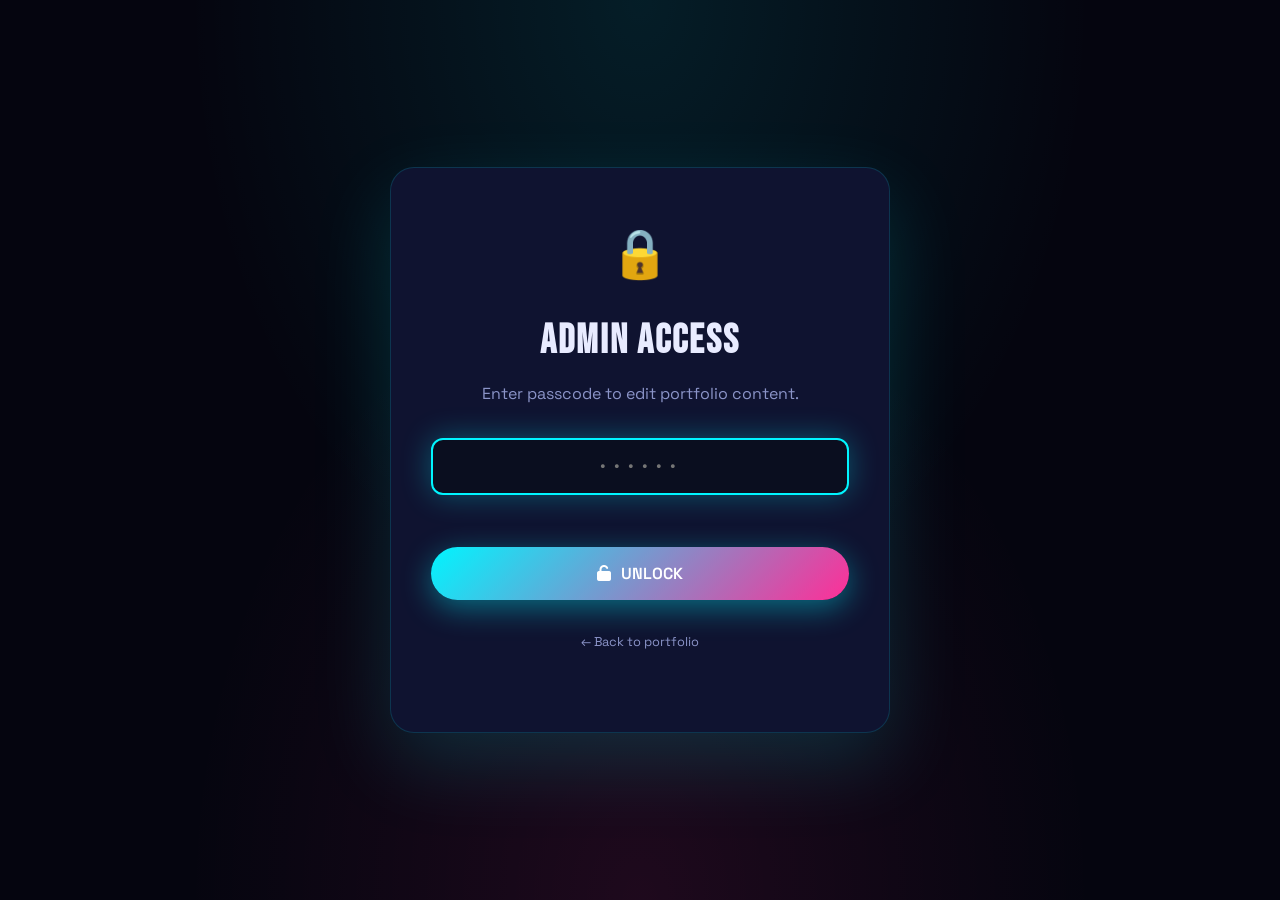
==== admin.html @ c2ed49ec "Add files via upload" ====
<!DOCTYPE html>
<html lang="en" data-theme="dark">
<head>
    <meta charset="UTF-8">
    <meta name="viewport" content="width=device-width, initial-scale=1.0">
    <title>Admin · Aarav Portfolio</title>
    <meta name="robots" content="noindex,nofollow">

    <link rel="stylesheet" href="https://cdnjs.cloudflare.com/ajax/libs/font-awesome/6.5.1/css/all.min.css">
    <link href="https://fonts.googleapis.com/css2?family=Space+Grotesk:wght@300;400;500;600;700&family=JetBrains+Mono:wght@400;500;700&family=Bebas+Neue&display=swap" rel="stylesheet">
    <link rel="stylesheet" href="styles.css">
</head>
<body>

    <!-- LOGIN SCREEN -->
    <div class="admin-shell locked" id="loginShell">
        <div class="admin-card">
            <div style="font-size: 3rem; margin-bottom: 1rem;">🔒</div>
            <h1>ADMIN ACCESS</h1>
            <p>Enter passcode to edit portfolio content.</p>
            <input type="password" class="admin-input" id="passInput" placeholder="••••••" autofocus>
            <div class="admin-error" id="passError"></div>
            <button class="btn btn-primary" id="unlockBtn" style="width: 100%; justify-content: center;">
                <i class="fa-solid fa-unlock"></i>
                <span>UNLOCK</span>
            </button>
            <p style="margin-top: 2rem; font-size: 0.8rem;">
                <a href="index.html" style="color: var(--text-dim);">← Back to portfolio</a>
            </p>
        </div>
    </div>

    <!-- ADMIN DASHBOARD -->
    <div class="admin-dash" id="adminDash">
        <div class="admin-topbar">
            <h1>⚡ ADMIN DASHBOARD</h1>
            <div class="admin-actions">
                <button class="btn btn-ghost btn-sm" id="exportBtn">
                    <i class="fa-solid fa-file-export"></i> Export content.json
                </button>
                <button class="btn btn-success btn-sm" id="saveBtn">
                    <i class="fa-solid fa-floppy-disk"></i> Save changes
                </button>
                <button class="btn btn-danger btn-sm" id="resetBtn">
                    <i class="fa-solid fa-rotate-left"></i> Reset
                </button>
                <a href="index.html" class="btn btn-ghost btn-sm">
                    <i class="fa-solid fa-eye"></i> View site
                </a>
                <button class="btn btn-ghost btn-sm" id="logoutBtn">
                    <i class="fa-solid fa-right-from-bracket"></i> Logout
                </button>
            </div>
        </div>

        <div class="admin-tabs">
            <div class="admin-tab active" data-tab="hero">Hero</div>
            <div class="admin-tab" data-tab="about">About</div>
            <div class="admin-tab" data-tab="skills">Skills</div>
            <div class="admin-tab" data-tab="projects">Projects</div>
            <div class="admin-tab" data-tab="achievements">Wins</div>
            <div class="admin-tab" data-tab="contact">Contact</div>
            <div class="admin-tab" data-tab="socials">Socials</div>
            <div class="admin-tab" data-tab="stats">Stats</div>
        </div>

        <!-- Hero -->
        <div class="admin-panel active" data-panel="hero">
            <div class="admin-field">
                <label>Name</label>
                <input data-path="hero.name">
            </div>
            <div class="admin-field">
                <label>Title</label>
                <input data-path="hero.title">
            </div>
            <div class="admin-field">
                <label>Intro</label>
                <textarea data-path="hero.intro"></textarea>
            </div>
            <div class="admin-field">
                <label>Badges (comma-separated)</label>
                <input data-path="hero.badges" data-type="array-csv">
            </div>
        </div>

        <!-- About -->
        <div class="admin-panel" data-panel="about">
            <div class="admin-field">
                <label>Headline</label>
                <input data-path="about.headline">
            </div>
            <div class="admin-field">
                <label>About Body</label>
                <textarea data-path="about.body" style="min-height: 200px;"></textarea>
            </div>
            <h3 style="margin: 2rem 0 1rem;">Highlight Cards</h3>
            <div id="highlightsList"></div>
            <button class="btn btn-ghost btn-sm" data-add="highlight">+ Add Highlight</button>
        </div>

        <!-- Skills -->
        <div class="admin-panel" data-panel="skills">
            <h3 style="margin-bottom: 1rem;">Programming Skill Bars</h3>
            <div id="programmingList"></div>
            <button class="btn btn-ghost btn-sm" data-add="programming">+ Add Skill</button>

            <h3 style="margin: 2rem 0 1rem;">Specializations (comma-separated)</h3>
            <div class="admin-field">
                <textarea data-path="skills.specializations" data-type="array-csv"></textarea>
            </div>

            <h3 style="margin: 2rem 0 1rem;">Tech Stack</h3>
            <div id="stackList"></div>
            <button class="btn btn-ghost btn-sm" data-add="stack">+ Add Stack Item</button>
        </div>

        <!-- Projects -->
        <div class="admin-panel" data-panel="projects">
            <div id="projectsList"></div>
            <button class="btn btn-ghost btn-sm" data-add="project">+ Add Project</button>
        </div>

        <!-- Achievements -->
        <div class="admin-panel" data-panel="achievements">
            <div id="achievementsList"></div>
            <button class="btn btn-ghost btn-sm" data-add="achievement">+ Add Achievement</button>
        </div>

        <!-- Contact -->
        <div class="admin-panel" data-panel="contact">
            <div class="admin-field"><label>Email</label><input data-path="contact.email"></div>
            <div class="admin-field"><label>Phone</label><input data-path="contact.phone"></div>
            <div class="admin-field"><label>School</label><input data-path="contact.school"></div>
            <div class="admin-field"><label>Address</label><input data-path="contact.address"></div>
            <div class="admin-field"><label>Email Subject (pre-filled)</label><input data-path="contact.subject"></div>
            <div class="admin-field"><label>Email Body Starter</label><textarea data-path="contact.body"></textarea></div>
        </div>

        <!-- Socials -->
        <div class="admin-panel" data-panel="socials">
            <p style="color: var(--text-dim); margin-bottom: 1rem;">Add your social profile URLs. Use full URLs (https://...).</p>
            <div id="socialsList"></div>
        </div>

        <!-- Stats -->
        <div class="admin-panel" data-panel="stats">
            <div class="admin-field"><label>Age</label><input data-path="stats.age"></div>
            <div class="admin-field"><label>Hackathons Won</label><input data-path="stats.hackathonsWon"></div>
            <div class="admin-field"><label>Projects Built</label><input data-path="stats.projectsBuilt"></div>
            <div class="admin-field"><label>Lines of Code</label><input data-path="stats.linesOfCode"></div>
        </div>
    </div>

    <div class="toast" id="toast"></div>

    <script src="admin.js"></script>
</body>
</html>
---- styles.css ----
/* ============================================================
   AARAV NARULA — VIBE CODER PORTFOLIO
   Theme: Neon Cyber Coder · Dark default / Light toggle
   ============================================================ */

/* ============ CSS VARIABLES ============ */
:root {
    /* Brand */
    --cyan: #00f5ff;
    --magenta: #ff2e97;
    --lime: #aaff00;
    --purple: #a16eff;
    --orange: #ff8a00;

    /* Animation */
    --ease-smooth: cubic-bezier(0.4, 0, 0.2, 1);
    --ease-bounce: cubic-bezier(0.68, -0.55, 0.265, 1.55);
    --ease-out-quart: cubic-bezier(0.25, 1, 0.5, 1);
}

/* DARK THEME (default) */
[data-theme="dark"] {
    --bg: #05050f;
    --bg-2: #0a0e1f;
    --surface: #0f1330;
    --surface-2: #161a3a;
    --border: rgba(0, 245, 255, 0.15);
    --border-hover: rgba(0, 245, 255, 0.5);
    --text: #e8ebff;
    --text-dim: #8b94c8;
    --text-faint: #4a527a;
    --shadow: 0 10px 40px rgba(0, 245, 255, 0.1);
    --glass: rgba(15, 19, 48, 0.6);
    --grid-color: rgba(0, 245, 255, 0.08);
}

/* LIGHT THEME */
[data-theme="light"] {
    --bg: #f6f7fb;
    --bg-2: #ffffff;
    --surface: #ffffff;
    --surface-2: #f0f2fa;
    --border: rgba(15, 19, 48, 0.1);
    --border-hover: rgba(255, 46, 151, 0.5);
    --text: #0a0a1a;
    --text-dim: #4a527a;
    --text-faint: #9aa0c0;
    --shadow: 0 10px 40px rgba(15, 19, 48, 0.08);
    --glass: rgba(255, 255, 255, 0.7);
    --grid-color: rgba(15, 19, 48, 0.05);
}

/* ============ RESET ============ */
*, *::before, *::after { box-sizing: border-box; margin: 0; padding: 0; }
html { scroll-behavior: smooth; }
body {
    font-family: 'Space Grotesk', sans-serif;
    background: var(--bg);
    color: var(--text);
    line-height: 1.6;
    overflow-x: hidden;
    transition: background 0.5s var(--ease-smooth), color 0.5s var(--ease-smooth);
    cursor: none;
}
@media (max-width: 768px) { body { cursor: auto; } }

a { color: inherit; text-decoration: none; }
button { font-family: inherit; cursor: none; border: none; background: none; color: inherit; }
@media (max-width: 768px) { button { cursor: pointer; } }
img { max-width: 100%; height: auto; display: block; }

::selection { background: var(--magenta); color: white; }
::-webkit-scrollbar { width: 10px; }
::-webkit-scrollbar-track { background: var(--bg-2); }
::-webkit-scrollbar-thumb {
    background: linear-gradient(180deg, var(--cyan), var(--magenta));
    border-radius: 10px;
}

/* ============ CUSTOM CURSOR ============ */
.cursor-dot, .cursor-ring {
    position: fixed;
    top: 0; left: 0;
    pointer-events: none;
    z-index: 9999;
    border-radius: 50%;
    transition: transform 0.1s var(--ease-smooth), width 0.3s var(--ease-bounce), height 0.3s var(--ease-bounce);
    mix-blend-mode: difference;
}
.cursor-dot {
    width: 6px; height: 6px;
    background: var(--cyan);
    transform: translate(-50%, -50%);
}
.cursor-ring {
    width: 32px; height: 32px;
    border: 2px solid var(--cyan);
    transform: translate(-50%, -50%);
    transition: transform 0.15s var(--ease-smooth), width 0.3s var(--ease-bounce), height 0.3s var(--ease-bounce), border-color 0.3s;
}
.cursor-ring.hover { width: 60px; height: 60px; border-color: var(--magenta); }
.cursor-dot.hover { background: var(--magenta); }
@media (max-width: 768px) { .cursor-dot, .cursor-ring { display: none; } }

/* ============ SCROLL PROGRESS BAR ============ */
.scroll-progress {
    position: fixed;
    top: 0; left: 0;
    width: 0%;
    height: 3px;
    background: linear-gradient(90deg, var(--cyan), var(--magenta), var(--lime));
    z-index: 10000;
    box-shadow: 0 0 10px var(--cyan);
    transition: width 0.1s linear;
}

/* ============ MATRIX BG CANVAS ============ */
.matrix-bg {
    position: fixed;
    inset: 0;
    z-index: 0;
    opacity: 0.08;
    pointer-events: none;
}
[data-theme="light"] .matrix-bg { opacity: 0.04; }

/* ============ FLOATING ICONS (SCROLL RAIN) ============ */
.floating-icons {
    position: fixed;
    inset: 0;
    z-index: 1;
    pointer-events: none;
    overflow: hidden;
}
.float-icon {
    position: absolute;
    font-size: clamp(20px, 2vw, 32px);
    color: var(--cyan);
    opacity: 0;
    will-change: transform, opacity;
    text-shadow: 0 0 20px currentColor;
    animation: floatDrift linear forwards;
}
@keyframes floatDrift {
    0% { opacity: 0; transform: translateY(-50px) rotate(0deg) scale(0.5); }
    15% { opacity: 0.7; }
    85% { opacity: 0.7; }
    100% { opacity: 0; transform: translateY(120vh) rotate(360deg) scale(1.2); }
}

/* ============ NAVBAR ============ */
.navbar {
    position: fixed;
    top: 0; left: 0;
    width: 100%;
    padding: 1.2rem 5%;
    display: flex;
    justify-content: space-between;
    align-items: center;
    z-index: 1000;
    background: var(--glass);
    backdrop-filter: blur(20px);
    -webkit-backdrop-filter: blur(20px);
    border-bottom: 1px solid var(--border);
    transition: padding 0.3s var(--ease-smooth), background 0.5s var(--ease-smooth);
}
.navbar.scrolled { padding: 0.7rem 5%; }

.nav-logo {
    font-family: 'JetBrains Mono', monospace;
    font-weight: 700;
    font-size: 1.1rem;
    display: flex;
    gap: 0.2rem;
    align-items: center;
}
.logo-bracket { color: var(--magenta); }
.logo-name {
    background: linear-gradient(90deg, var(--cyan), var(--magenta));
    -webkit-background-clip: text;
    background-clip: text;
    color: transparent;
    letter-spacing: 1px;
}

.nav-links {
    display: flex;
    gap: 2rem;
    list-style: none;
}
.nav-link {
    font-size: 0.9rem;
    font-weight: 500;
    position: relative;
    color: var(--text-dim);
    transition: color 0.3s var(--ease-smooth);
    padding: 0.5rem 0;
}
.nav-link::after {
    content: "";
    position: absolute;
    bottom: 0; left: 0;
    width: 0; height: 2px;
    background: linear-gradient(90deg, var(--cyan), var(--magenta));
    transition: width 0.3s var(--ease-out-quart);
}
.nav-link:hover, .nav-link.active {
    color: var(--text);
}
.nav-link:hover::after, .nav-link.active::after {
    width: 100%;
}

.nav-actions {
    display: flex;
    gap: 0.8rem;
    align-items: center;
}
.theme-toggle {
    width: 40px; height: 40px;
    border-radius: 50%;
    background: var(--surface);
    border: 1px solid var(--border);
    display: flex;
    align-items: center;
    justify-content: center;
    transition: transform 0.4s var(--ease-bounce), border-color 0.3s, background 0.3s;
    color: var(--cyan);
}
.theme-toggle:hover {
    transform: rotate(180deg) scale(1.1);
    border-color: var(--cyan);
    box-shadow: 0 0 20px var(--cyan);
}

.menu-toggle {
    display: none;
    flex-direction: column;
    gap: 5px;
    width: 30px;
    z-index: 1001;
}
.menu-toggle span {
    width: 100%;
    height: 2px;
    background: var(--text);
    transition: transform 0.3s, opacity 0.3s;
}
.menu-toggle.open span:nth-child(1) { transform: translateY(7px) rotate(45deg); }
.menu-toggle.open span:nth-child(2) { opacity: 0; }
.menu-toggle.open span:nth-child(3) { transform: translateY(-7px) rotate(-45deg); }

@media (max-width: 900px) {
    .nav-links {
        position: fixed;
        top: 0; right: -100%;
        flex-direction: column;
        width: 70%;
        max-width: 320px;
        height: 100vh;
        background: var(--bg-2);
        padding: 6rem 2rem 2rem;
        gap: 1.5rem;
        transition: right 0.4s var(--ease-out-quart);
        border-left: 1px solid var(--border);
    }
    .nav-links.open { right: 0; }
    .menu-toggle { display: flex; }
}

/* ============ HERO ============ */
.hero {
    min-height: 100vh;
    position: relative;
    display: flex;
    align-items: center;
    justify-content: center;
    overflow: hidden;
    padding: 6rem 5% 4rem;
}
.hero-canvas {
    position: absolute;
    inset: 0;
    z-index: 1;
    opacity: 0.7;
}
.hero-grid {
    position: absolute;
    inset: 0;
    background-image:
        linear-gradient(var(--grid-color) 1px, transparent 1px),
        linear-gradient(90deg, var(--grid-color) 1px, transparent 1px);
    background-size: 50px 50px;
    mask-image: radial-gradient(ellipse at center, black 30%, transparent 80%);
    -webkit-mask-image: radial-gradient(ellipse at center, black 30%, transparent 80%);
    z-index: 2;
}
.hero-content {
    position: relative;
    z-index: 3;
    text-align: center;
    max-width: 900px;
}
.hero-tag {
    font-family: 'JetBrains Mono', monospace;
    color: var(--cyan);
    font-size: 0.95rem;
    margin-bottom: 1rem;
    letter-spacing: 2px;
    opacity: 0;
    animation: fadeUp 0.8s var(--ease-out-quart) 0.2s forwards;
}
.hero-name {
    font-family: 'Bebas Neue', sans-serif;
    font-size: clamp(3rem, 9vw, 7rem);
    line-height: 1;
    letter-spacing: 2px;
    margin-bottom: 1rem;
    opacity: 0;
    animation: fadeUp 0.8s var(--ease-out-quart) 0.4s forwards;
}
.gradient-text {
    background: linear-gradient(90deg, var(--cyan), var(--magenta), var(--lime));
    background-size: 200% 100%;
    -webkit-background-clip: text;
    background-clip: text;
    color: transparent;
    animation: gradientShift 4s ease-in-out infinite;
}
@keyframes gradientShift {
    0%, 100% { background-position: 0% 50%; }
    50% { background-position: 100% 50%; }
}

.hero-rotating {
    font-size: clamp(1.2rem, 3vw, 2rem);
    font-weight: 500;
    color: var(--text-dim);
    margin-bottom: 1.5rem;
    min-height: 2.5rem;
    opacity: 0;
    animation: fadeUp 0.8s var(--ease-out-quart) 0.6s forwards;
    font-family: 'JetBrains Mono', monospace;
}
.rotating-word {
    color: var(--cyan);
    font-weight: 700;
    display: inline-block;
    min-width: 200px;
    text-align: left;
}
.cursor-blink {
    animation: blink 1s steps(1) infinite;
    color: var(--magenta);
}
@keyframes blink {
    50% { opacity: 0; }
}

.hero-intro {
    font-size: clamp(1rem, 1.3vw, 1.15rem);
    color: var(--text-dim);
    max-width: 600px;
    margin: 0 auto 1.5rem;
    opacity: 0;
    animation: fadeUp 0.8s var(--ease-out-quart) 0.8s forwards;
}

.hero-badges {
    display: flex;
    gap: 0.6rem;
    justify-content: center;
    flex-wrap: wrap;
    margin-bottom: 2rem;
    opacity: 0;
    animation: fadeUp 0.8s var(--ease-out-quart) 1s forwards;
}
.hero-badge {
    font-family: 'JetBrains Mono', monospace;
    font-size: 0.8rem;
    padding: 0.4rem 0.9rem;
    border-radius: 50px;
    background: var(--surface);
    border: 1px solid var(--border);
    color: var(--text-dim);
    transition: all 0.3s var(--ease-smooth);
}
.hero-badge:hover {
    transform: translateY(-3px);
    border-color: var(--cyan);
    color: var(--cyan);
    box-shadow: 0 0 15px var(--cyan);
}

.hero-buttons {
    display: flex;
    gap: 1rem;
    justify-content: center;
    flex-wrap: wrap;
    opacity: 0;
    animation: fadeUp 0.8s var(--ease-out-quart) 1.2s forwards;
}

/* ============ BUTTONS ============ */
.btn {
    display: inline-flex;
    align-items: center;
    gap: 0.6rem;
    padding: 1rem 2rem;
    border-radius: 50px;
    font-weight: 600;
    font-size: 1rem;
    transition: all 0.4s var(--ease-out-quart);
    position: relative;
    overflow: hidden;
    cursor: none;
}
@media (max-width: 768px) { .btn { cursor: pointer; } }
.btn-primary {
    background: linear-gradient(135deg, var(--cyan), var(--magenta));
    color: white;
    box-shadow: 0 8px 30px rgba(0, 245, 255, 0.4);
}
.btn-primary:hover {
    transform: translateY(-4px) scale(1.03);
    box-shadow: 0 15px 40px rgba(255, 46, 151, 0.5);
}
.btn-ghost {
    background: transparent;
    border: 1px solid var(--border);
    color: var(--text);
}
.btn-ghost:hover {
    background: var(--surface);
    border-color: var(--cyan);
    box-shadow: 0 0 20px rgba(0, 245, 255, 0.3);
    transform: translateY(-3px);
}
.btn-mega {
    background: linear-gradient(135deg, var(--cyan), var(--magenta), var(--lime));
    background-size: 200% 200%;
    color: var(--bg);
    padding: 1.3rem 2.5rem;
    font-size: 1.1rem;
    font-weight: 700;
    animation: gradientShift 3s ease infinite;
    box-shadow: 0 10px 40px rgba(0, 245, 255, 0.4);
}
.btn-mega:hover {
    transform: translateY(-5px) scale(1.05);
    box-shadow: 0 20px 60px rgba(255, 46, 151, 0.5);
}
[data-theme="light"] .btn-mega { color: white; }

/* Scroll hint */
.scroll-hint {
    position: absolute;
    bottom: 2rem;
    left: 50%;
    transform: translateX(-50%);
    display: flex;
    flex-direction: column;
    align-items: center;
    gap: 0.5rem;
    font-family: 'JetBrains Mono', monospace;
    font-size: 0.75rem;
    letter-spacing: 3px;
    color: var(--text-faint);
    z-index: 3;
}
.scroll-line {
    width: 2px; height: 40px;
    background: linear-gradient(180deg, var(--cyan), transparent);
    animation: scrollPulse 2s ease-in-out infinite;
}
@keyframes scrollPulse {
    0%, 100% { transform: scaleY(1); opacity: 1; }
    50% { transform: scaleY(0.5) translateY(20px); opacity: 0.3; }
}

/* ============ SECTION SHARED ============ */
.section {
    padding: 6rem 5%;
    position: relative;
    z-index: 2;
}
.container {
    max-width: 1200px;
    margin: 0 auto;
}
.section-header {
    display: flex;
    align-items: center;
    gap: 1.5rem;
    margin-bottom: 3rem;
    flex-wrap: wrap;
}
.section-num {
    font-family: 'JetBrains Mono', monospace;
    color: var(--magenta);
    font-size: 1rem;
    font-weight: 600;
}
.section-title {
    font-family: 'Bebas Neue', sans-serif;
    font-size: clamp(2.5rem, 6vw, 4.5rem);
    letter-spacing: 2px;
    line-height: 1;
}
.section-line {
    flex: 1;
    height: 1px;
    background: linear-gradient(90deg, var(--cyan), transparent);
    min-width: 80px;
}
.section-subtitle {
    color: var(--text-dim);
    font-size: 1.1rem;
    margin-top: -1.5rem;
    margin-bottom: 3rem;
}

/* ============ ABOUT ============ */
.about-grid {
    display: grid;
    grid-template-columns: 1fr 1fr;
    gap: 4rem;
    align-items: start;
}
@media (max-width: 900px) { .about-grid { grid-template-columns: 1fr; gap: 2rem; } }

.about-headline {
    font-family: 'Bebas Neue', sans-serif;
    font-size: clamp(1.8rem, 3vw, 2.5rem);
    letter-spacing: 1px;
    margin-bottom: 1.5rem;
    line-height: 1.1;
}
.about-body {
    color: var(--text-dim);
    font-size: 1.05rem;
    line-height: 1.8;
    margin-bottom: 2rem;
}
.about-stats {
    display: grid;
    grid-template-columns: repeat(2, 1fr);
    gap: 1rem;
}
.about-stat {
    padding: 1.2rem;
    background: var(--surface);
    border: 1px solid var(--border);
    border-radius: 12px;
    text-align: center;
    transition: all 0.3s var(--ease-smooth);
}
.about-stat:hover {
    transform: translateY(-4px);
    border-color: var(--cyan);
    box-shadow: 0 10px 30px rgba(0, 245, 255, 0.15);
}
.about-stat .num {
    font-family: 'Bebas Neue', sans-serif;
    font-size: 2.5rem;
    background: linear-gradient(135deg, var(--cyan), var(--magenta));
    -webkit-background-clip: text;
    background-clip: text;
    color: transparent;
    line-height: 1;
}
.about-stat .label {
    color: var(--text-dim);
    font-size: 0.85rem;
    margin-top: 0.3rem;
}

.about-highlights {
    display: grid;
    grid-template-columns: repeat(2, 1fr);
    gap: 1rem;
}
@media (max-width: 500px) { .about-highlights { grid-template-columns: 1fr; } }
.highlight-card {
    padding: 1.5rem;
    background: var(--surface);
    border: 1px solid var(--border);
    border-radius: 16px;
    transition: all 0.4s var(--ease-out-quart);
    position: relative;
    overflow: hidden;
}
.highlight-card::before {
    content: "";
    position: absolute;
    inset: 0;
    background: linear-gradient(135deg, var(--cyan), var(--magenta));
    opacity: 0;
    transition: opacity 0.4s;
    z-index: -1;
}
.highlight-card:hover {
    transform: translateY(-8px) rotate(-1deg);
    border-color: transparent;
    box-shadow: 0 20px 40px rgba(0, 245, 255, 0.2);
}
.highlight-card .h-icon {
    width: 50px; height: 50px;
    border-radius: 12px;
    display: flex;
    align-items: center;
    justify-content: center;
    background: linear-gradient(135deg, rgba(0, 245, 255, 0.15), rgba(255, 46, 151, 0.15));
    color: var(--cyan);
    font-size: 1.4rem;
    margin-bottom: 1rem;
    transition: transform 0.4s var(--ease-bounce);
}
.highlight-card:hover .h-icon {
    transform: rotate(360deg) scale(1.15);
    color: var(--magenta);
}
.highlight-card h4 {
    font-size: 1.15rem;
    margin-bottom: 0.5rem;
    font-weight: 600;
}
.highlight-card p {
    color: var(--text-dim);
    font-size: 0.92rem;
    line-height: 1.5;
}

/* ============ SKILLS ============ */
.skills-grid {
    display: grid;
    grid-template-columns: 1fr 1fr;
    gap: 3rem;
    margin-bottom: 4rem;
}
@media (max-width: 900px) { .skills-grid { grid-template-columns: 1fr; } }

.block-title {
    font-size: 1.3rem;
    font-weight: 600;
    margin-bottom: 1.5rem;
    display: flex;
    align-items: center;
    gap: 0.6rem;
}
.block-title i { color: var(--cyan); }
.block-title.center { justify-content: center; }

.skill-bar {
    margin-bottom: 1.5rem;
}
.skill-bar-head {
    display: flex;
    justify-content: space-between;
    margin-bottom: 0.4rem;
    font-size: 0.95rem;
}
.skill-bar-head .name { display: flex; align-items: center; gap: 0.5rem; font-weight: 500; }
.skill-bar-head .pct { font-family: 'JetBrains Mono', monospace; color: var(--cyan); font-weight: 600; }
.skill-bar-track {
    width: 100%;
    height: 8px;
    background: var(--surface);
    border-radius: 8px;
    overflow: hidden;
    position: relative;
}
.skill-bar-fill {
    height: 100%;
    width: 0;
    background: linear-gradient(90deg, var(--cyan), var(--magenta));
    border-radius: 8px;
    position: relative;
    transition: width 1.5s var(--ease-out-quart);
    box-shadow: 0 0 10px var(--cyan);
}
.skill-bar-fill::after {
    content: "";
    position: absolute;
    inset: 0;
    background: linear-gradient(90deg, transparent, rgba(255,255,255,0.4), transparent);
    animation: shimmer 2s linear infinite;
}
@keyframes shimmer {
    0% { transform: translateX(-100%); }
    100% { transform: translateX(100%); }
}

.specs-grid {
    display: grid;
    grid-template-columns: repeat(2, 1fr);
    gap: 0.7rem;
}
.spec-chip {
    padding: 0.7rem 1rem;
    background: var(--surface);
    border: 1px solid var(--border);
    border-radius: 8px;
    font-size: 0.9rem;
    font-weight: 500;
    display: flex;
    align-items: center;
    gap: 0.5rem;
    transition: all 0.3s var(--ease-smooth);
    cursor: none;
}
@media (max-width: 768px) { .spec-chip { cursor: default; } }
.spec-chip::before {
    content: "▸";
    color: var(--magenta);
    transition: transform 0.3s;
}
.spec-chip:hover {
    transform: translateX(8px);
    border-color: var(--magenta);
    color: var(--magenta);
    background: rgba(255, 46, 151, 0.05);
}
.spec-chip:hover::before { transform: translateX(4px) rotate(90deg); }

.tech-stack {
    padding: 2rem 0;
}
.stack-marquee {
    overflow: hidden;
    mask-image: linear-gradient(90deg, transparent, black 10%, black 90%, transparent);
    -webkit-mask-image: linear-gradient(90deg, transparent, black 10%, black 90%, transparent);
    margin-top: 2rem;
}
.stack-track {
    display: flex;
    gap: 1.5rem;
    animation: marquee 30s linear infinite;
    width: fit-content;
}
@keyframes marquee {
    to { transform: translateX(-50%); }
}
.stack-item {
    display: flex;
    align-items: center;
    gap: 0.5rem;
    padding: 0.9rem 1.4rem;
    background: var(--surface);
    border: 1px solid var(--border);
    border-radius: 50px;
    font-weight: 500;
    white-space: nowrap;
    transition: all 0.3s;
    flex-shrink: 0;
}
.stack-item:hover {
    transform: translateY(-4px) scale(1.05);
    border-color: var(--cyan);
    box-shadow: 0 10px 30px rgba(0, 245, 255, 0.3);
}
.stack-item i { font-size: 1.3rem; }

/* ============ PROJECTS ============ */
.projects-grid {
    display: grid;
    grid-template-columns: repeat(auto-fit, minmax(320px, 1fr));
    gap: 1.5rem;
}
.project-card {
    background: var(--surface);
    border: 1px solid var(--border);
    border-radius: 20px;
    padding: 2rem;
    position: relative;
    overflow: hidden;
    transition: all 0.5s var(--ease-out-quart);
    transform-style: preserve-3d;
    cursor: none;
}
@media (max-width: 768px) { .project-card { cursor: pointer; } }
.project-card::before {
    content: "";
    position: absolute;
    inset: 0;
    background: radial-gradient(circle at var(--mx, 50%) var(--my, 50%), rgba(0, 245, 255, 0.15), transparent 50%);
    opacity: 0;
    transition: opacity 0.4s;
    pointer-events: none;
}
.project-card:hover::before { opacity: 1; }
.project-card:hover {
    transform: translateY(-10px) scale(1.01);
    border-color: var(--border-hover);
    box-shadow: 0 30px 60px rgba(0, 245, 255, 0.15);
}
.project-card.accent-cyan { --acc: var(--cyan); }
.project-card.accent-magenta { --acc: var(--magenta); }
.project-card.accent-lime { --acc: var(--lime); }

.project-icon {
    width: 60px; height: 60px;
    border-radius: 16px;
    display: flex;
    align-items: center;
    justify-content: center;
    background: linear-gradient(135deg, var(--acc, var(--cyan)), transparent);
    color: var(--bg);
    font-size: 1.6rem;
    margin-bottom: 1.2rem;
    transition: transform 0.5s var(--ease-bounce);
}
[data-theme="light"] .project-icon { color: white; }
.project-card:hover .project-icon { transform: rotate(-10deg) scale(1.1); }

.project-card h3 {
    font-size: 1.5rem;
    font-weight: 700;
    margin-bottom: 0.3rem;
}
.project-card .p-subtitle {
    color: var(--acc, var(--cyan));
    font-family: 'JetBrains Mono', monospace;
    font-size: 0.85rem;
    margin-bottom: 1rem;
}
.project-card .p-desc {
    color: var(--text-dim);
    font-size: 0.95rem;
    line-height: 1.6;
    margin-bottom: 1.2rem;
}
.project-tech {
    display: flex;
    flex-wrap: wrap;
    gap: 0.4rem;
    margin-bottom: 1.5rem;
}
.tech-tag {
    font-family: 'JetBrains Mono', monospace;
    font-size: 0.7rem;
    padding: 0.3rem 0.7rem;
    background: var(--bg-2);
    border: 1px solid var(--border);
    border-radius: 50px;
    color: var(--text-dim);
}
.project-link {
    display: inline-flex;
    align-items: center;
    gap: 0.5rem;
    color: var(--acc, var(--cyan));
    font-weight: 600;
    font-size: 0.95rem;
    transition: gap 0.3s;
}
.project-link:hover { gap: 1rem; }

/* ============ ACHIEVEMENTS / TIMELINE ============ */
.timeline {
    position: relative;
    padding-left: 2rem;
}
.timeline::before {
    content: "";
    position: absolute;
    left: 8px; top: 0;
    width: 2px; height: 100%;
    background: linear-gradient(180deg, var(--cyan), var(--magenta), var(--lime));
}
.tl-item {
    position: relative;
    padding-bottom: 2.5rem;
    padding-left: 2rem;
}
.tl-item::before {
    content: "";
    position: absolute;
    left: -1.7rem; top: 0.5rem;
    width: 18px; height: 18px;
    border-radius: 50%;
    background: var(--bg);
    border: 3px solid var(--cyan);
    box-shadow: 0 0 15px var(--cyan);
    transition: transform 0.4s var(--ease-bounce);
}
.tl-item.color-magenta::before { border-color: var(--magenta); box-shadow: 0 0 15px var(--magenta); }
.tl-item.color-lime::before { border-color: var(--lime); box-shadow: 0 0 15px var(--lime); }
.tl-item:hover::before { transform: scale(1.4); }
.tl-card {
    background: var(--surface);
    border: 1px solid var(--border);
    border-radius: 16px;
    padding: 1.5rem;
    transition: all 0.4s var(--ease-out-quart);
}
.tl-card:hover {
    transform: translateX(10px);
    border-color: var(--cyan);
    box-shadow: 0 15px 40px rgba(0, 245, 255, 0.15);
}
.tl-header {
    display: flex;
    align-items: center;
    justify-content: space-between;
    margin-bottom: 0.8rem;
    flex-wrap: wrap;
    gap: 0.5rem;
}
.tl-header .tl-title {
    display: flex;
    align-items: center;
    gap: 0.8rem;
    font-size: 1.15rem;
    font-weight: 600;
}
.tl-header .tl-title i {
    color: var(--cyan);
    font-size: 1.3rem;
}
.tl-tag {
    font-family: 'JetBrains Mono', monospace;
    font-size: 0.7rem;
    padding: 0.3rem 0.7rem;
    background: linear-gradient(135deg, var(--cyan), var(--magenta));
    color: var(--bg);
    border-radius: 50px;
    font-weight: 700;
}
[data-theme="light"] .tl-tag { color: white; }
.tl-sub {
    color: var(--magenta);
    font-weight: 600;
    margin-bottom: 0.5rem;
    font-size: 0.95rem;
}
.tl-desc {
    color: var(--text-dim);
    font-size: 0.95rem;
}

/* ============ CONTACT ============ */
.contact-grid {
    display: grid;
    grid-template-columns: 1.2fr 1fr;
    gap: 3rem;
    align-items: center;
}
@media (max-width: 900px) { .contact-grid { grid-template-columns: 1fr; } }

.contact-headline {
    font-family: 'Bebas Neue', sans-serif;
    font-size: clamp(2rem, 4vw, 3rem);
    letter-spacing: 1px;
    line-height: 1.1;
    margin-bottom: 1rem;
}
.contact-sub {
    color: var(--text-dim);
    margin-bottom: 2rem;
    font-size: 1.05rem;
}
.contact-cards {
    display: grid;
    gap: 0.8rem;
    margin-bottom: 2rem;
}
.contact-card {
    display: flex;
    align-items: center;
    gap: 1rem;
    padding: 1rem 1.2rem;
    background: var(--surface);
    border: 1px solid var(--border);
    border-radius: 12px;
    transition: all 0.3s var(--ease-smooth);
}
.contact-card:hover {
    transform: translateX(5px);
    border-color: var(--cyan);
}
.contact-card .c-icon {
    width: 42px; height: 42px;
    border-radius: 10px;
    background: linear-gradient(135deg, var(--cyan), var(--magenta));
    display: flex;
    align-items: center;
    justify-content: center;
    color: var(--bg);
    font-size: 1rem;
    flex-shrink: 0;
}
[data-theme="light"] .contact-card .c-icon { color: white; }
.contact-card .c-text { font-size: 0.95rem; }
.contact-card .c-label { color: var(--text-faint); font-size: 0.75rem; text-transform: uppercase; letter-spacing: 1px; }

/* Terminal */
.terminal-box {
    background: #0a0a1a;
    border: 1px solid var(--border);
    border-radius: 12px;
    overflow: hidden;
    font-family: 'JetBrains Mono', monospace;
    box-shadow: 0 20px 50px rgba(0, 245, 255, 0.2);
}
.terminal-header {
    background: #1a1a2e;
    padding: 0.7rem 1rem;
    display: flex;
    align-items: center;
    gap: 0.4rem;
}
.terminal-header .dot {
    width: 12px; height: 12px;
    border-radius: 50%;
}
.dot.red { background: #ff5f56; }
.dot.yellow { background: #ffbd2e; }
.dot.green { background: #27c93f; }
.terminal-title {
    margin-left: 1rem;
    color: #888;
    font-size: 0.8rem;
}
.terminal-body {
    padding: 1.2rem;
    color: #00ff88;
    font-size: 0.85rem;
    line-height: 1.7;
    min-height: 280px;
}
.term-line { white-space: pre-wrap; }
.term-prompt { color: var(--magenta); margin-right: 0.5rem; }
.term-line.typing { color: var(--cyan); }

/* ============ FOOTER ============ */
.footer {
    background: var(--bg-2);
    padding: 3rem 5% 1.5rem;
    border-top: 1px solid var(--border);
    position: relative;
    z-index: 2;
}
.footer-content {
    display: flex;
    justify-content: space-between;
    align-items: center;
    flex-wrap: wrap;
    gap: 2rem;
    padding-bottom: 2rem;
    border-bottom: 1px solid var(--border);
}
.footer-brand .logo-bracket,
.footer-brand .logo-name { font-family: 'JetBrains Mono', monospace; font-weight: 700; }
.footer-tag {
    color: var(--text-dim);
    font-size: 0.85rem;
    margin-top: 0.5rem;
    max-width: 320px;
}
.footer-socials {
    display: flex;
    gap: 0.8rem;
    flex-wrap: wrap;
}
.social-link {
    width: 44px; height: 44px;
    border-radius: 50%;
    background: var(--surface);
    border: 1px solid var(--border);
    display: flex;
    align-items: center;
    justify-content: center;
    color: var(--text-dim);
    font-size: 1.1rem;
    transition: all 0.4s var(--ease-bounce);
}
.social-link:hover {
    transform: translateY(-5px) rotate(360deg);
    background: linear-gradient(135deg, var(--cyan), var(--magenta));
    color: var(--bg);
    border-color: transparent;
    box-shadow: 0 10px 25px rgba(0, 245, 255, 0.4);
}
[data-theme="light"] .social-link:hover { color: white; }

.footer-bottom {
    display: flex;
    justify-content: space-between;
    padding-top: 1.5rem;
    color: var(--text-faint);
    font-size: 0.85rem;
    flex-wrap: wrap;
    gap: 1rem;
}
.footer-secret kbd {
    background: var(--surface);
    border: 1px solid var(--border);
    border-radius: 4px;
    padding: 0.15rem 0.4rem;
    font-family: 'JetBrains Mono', monospace;
    font-size: 0.75rem;
    color: var(--cyan);
}

/* ============ ANIMATIONS / REVEAL ============ */
@keyframes fadeUp {
    to { opacity: 1; transform: translateY(0); }
}
.reveal {
    opacity: 0;
    transform: translateY(40px);
    transition: opacity 0.8s var(--ease-out-quart), transform 0.8s var(--ease-out-quart);
}
.reveal.visible {
    opacity: 1;
    transform: translateY(0);
}
.hero-tag, .hero-name, .hero-rotating, .hero-intro, .hero-badges, .hero-buttons {
    transform: translateY(30px);
}

/* ============ ADMIN PAGE STYLES ============ */
.admin-shell {
    min-height: 100vh;
    padding: 2rem 5%;
    display: flex;
    align-items: center;
    justify-content: center;
    background:
        radial-gradient(ellipse at top, rgba(0, 245, 255, 0.1), transparent 50%),
        radial-gradient(ellipse at bottom, rgba(255, 46, 151, 0.1), transparent 50%),
        var(--bg);
}
.admin-card {
    width: 100%;
    max-width: 500px;
    background: var(--surface);
    border: 1px solid var(--border);
    border-radius: 24px;
    padding: 3rem 2.5rem;
    box-shadow: 0 30px 80px rgba(0, 245, 255, 0.15);
    text-align: center;
}
.admin-card h1 {
    font-family: 'Bebas Neue', sans-serif;
    font-size: 2.5rem;
    letter-spacing: 2px;
    margin-bottom: 0.5rem;
}
.admin-card p { color: var(--text-dim); margin-bottom: 2rem; }
.admin-input {
    width: 100%;
    padding: 1rem 1.2rem;
    background: var(--bg-2);
    border: 2px solid var(--border);
    border-radius: 12px;
    color: var(--text);
    font-family: 'JetBrains Mono', monospace;
    font-size: 1rem;
    margin-bottom: 1rem;
    text-align: center;
    letter-spacing: 4px;
    transition: border-color 0.3s, box-shadow 0.3s;
    cursor: text;
}
.admin-input:focus {
    outline: none;
    border-color: var(--cyan);
    box-shadow: 0 0 30px rgba(0, 245, 255, 0.3);
}
.admin-error {
    color: var(--magenta);
    font-size: 0.85rem;
    min-height: 1.2rem;
    margin-bottom: 1rem;
}

/* Admin dashboard */
.admin-dash { display: none; padding: 4rem 5% 6rem; min-height: 100vh; }
.admin-dash.active { display: block; }
.admin-shell.locked { display: flex; }
.admin-shell.unlocked { display: none; }

.admin-topbar {
    display: flex;
    justify-content: space-between;
    align-items: center;
    margin-bottom: 2rem;
    flex-wrap: wrap;
    gap: 1rem;
}
.admin-topbar h1 {
    font-family: 'Bebas Neue', sans-serif;
    font-size: 2rem;
    letter-spacing: 2px;
}
.admin-actions { display: flex; gap: 0.8rem; flex-wrap: wrap; }

.admin-tabs {
    display: flex;
    gap: 0.5rem;
    margin-bottom: 2rem;
    border-bottom: 1px solid var(--border);
    flex-wrap: wrap;
}
.admin-tab {
    padding: 0.8rem 1.2rem;
    color: var(--text-dim);
    font-weight: 500;
    border-bottom: 2px solid transparent;
    transition: all 0.3s;
    cursor: pointer;
}
.admin-tab.active {
    color: var(--cyan);
    border-bottom-color: var(--cyan);
}
.admin-panel { display: none; }
.admin-panel.active { display: block; }

.admin-field {
    margin-bottom: 1.2rem;
}
.admin-field label {
    display: block;
    font-size: 0.85rem;
    color: var(--text-dim);
    margin-bottom: 0.4rem;
    text-transform: uppercase;
    letter-spacing: 1px;
    font-family: 'JetBrains Mono', monospace;
}
.admin-field input, .admin-field textarea {
    width: 100%;
    padding: 0.9rem 1rem;
    background: var(--bg-2);
    border: 1px solid var(--border);
    border-radius: 10px;
    color: var(--text);
    font-family: inherit;
    font-size: 0.95rem;
    transition: border-color 0.3s;
    cursor: text;
}
.admin-field input:focus, .admin-field textarea:focus {
    outline: none;
    border-color: var(--cyan);
}
.admin-field textarea { min-height: 120px; resize: vertical; font-family: inherit; line-height: 1.6; }

.admin-list-item {
    background: var(--surface-2);
    padding: 1rem;
    border-radius: 12px;
    border: 1px solid var(--border);
    margin-bottom: 1rem;
}
.admin-list-head {
    display: flex;
    justify-content: space-between;
    align-items: center;
    margin-bottom: 0.8rem;
}
.admin-list-head strong { color: var(--cyan); font-family: 'JetBrains Mono', monospace; font-size: 0.9rem; }
.admin-row { display: grid; grid-template-columns: 1fr 1fr; gap: 0.8rem; }
@media (max-width: 600px) { .admin-row { grid-template-columns: 1fr; } }

.btn-sm { padding: 0.5rem 1rem; font-size: 0.85rem; border-radius: 8px; }
.btn-danger { background: var(--magenta); color: white; }
.btn-danger:hover { transform: translateY(-2px); box-shadow: 0 5px 20px rgba(255, 46, 151, 0.4); }
.btn-success { background: var(--lime); color: var(--bg); }
.btn-success:hover { transform: translateY(-2px); box-shadow: 0 5px 20px rgba(170, 255, 0, 0.4); }

.toast {
    position: fixed;
    bottom: 2rem;
    left: 50%;
    transform: translateX(-50%) translateY(100px);
    background: var(--surface);
    border: 1px solid var(--cyan);
    color: var(--text);
    padding: 0.9rem 1.5rem;
    border-radius: 50px;
    font-weight: 500;
    box-shadow: 0 10px 40px rgba(0, 245, 255, 0.3);
    z-index: 10001;
    transition: transform 0.4s var(--ease-bounce);
    font-size: 0.9rem;
}
.toast.show { transform: translateX(-50%) translateY(0); }
.toast.error { border-color: var(--magenta); box-shadow: 0 10px 40px rgba(255, 46, 151, 0.3); }
.toast.success { border-color: var(--lime); box-shadow: 0 10px 40px rgba(170, 255, 0, 0.3); }

/* ============ RESPONSIVE TWEAKS ============ */
@media (max-width: 600px) {
    .section { padding: 4rem 5%; }
    .navbar { padding: 1rem 5%; }
    .hero-buttons { flex-direction: column; align-items: stretch; width: 100%; }
    .hero-buttons .btn { justify-content: center; }
    .timeline { padding-left: 1.5rem; }
    .tl-item { padding-left: 1.2rem; }
}

/* Disable animations for users who prefer reduced motion */
@media (prefers-reduced-motion: reduce) {
    *, *::before, *::after {
        animation-duration: 0.01ms !important;
        transition-duration: 0.01ms !important;
    }
}
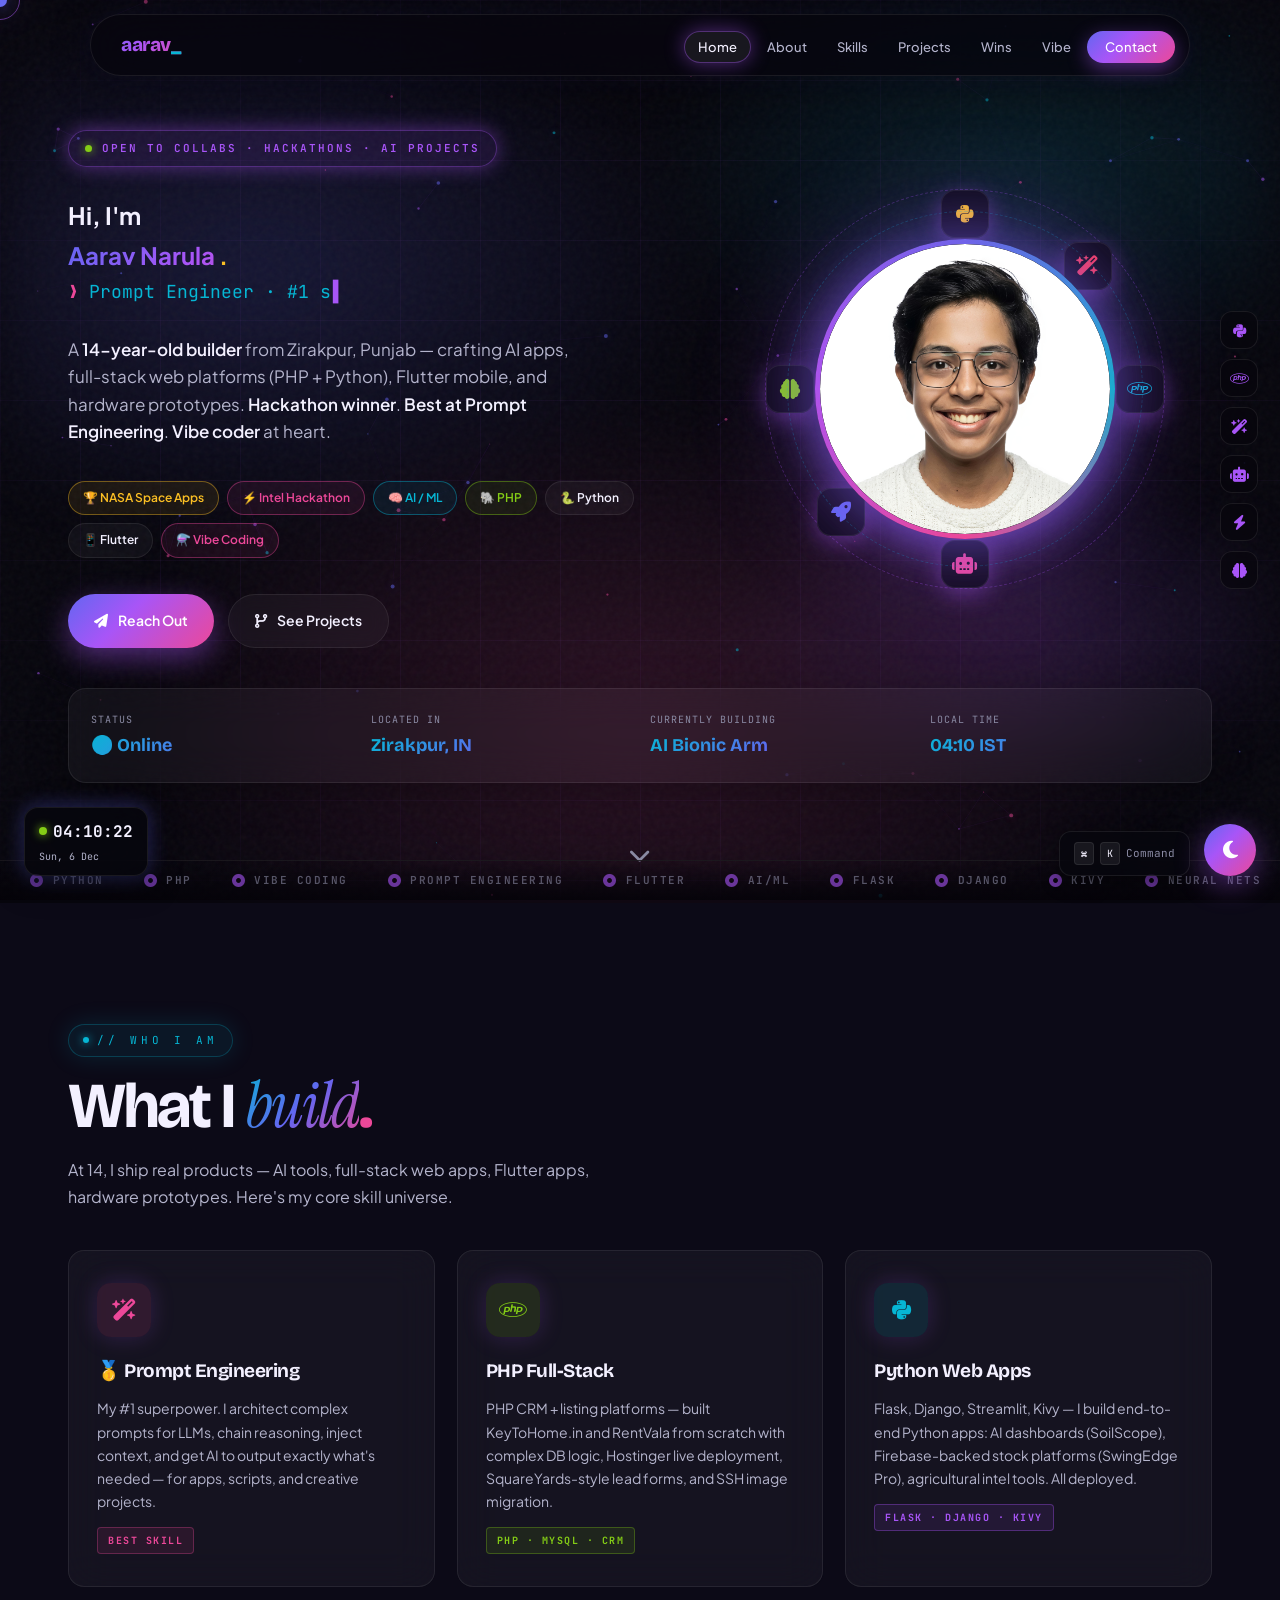
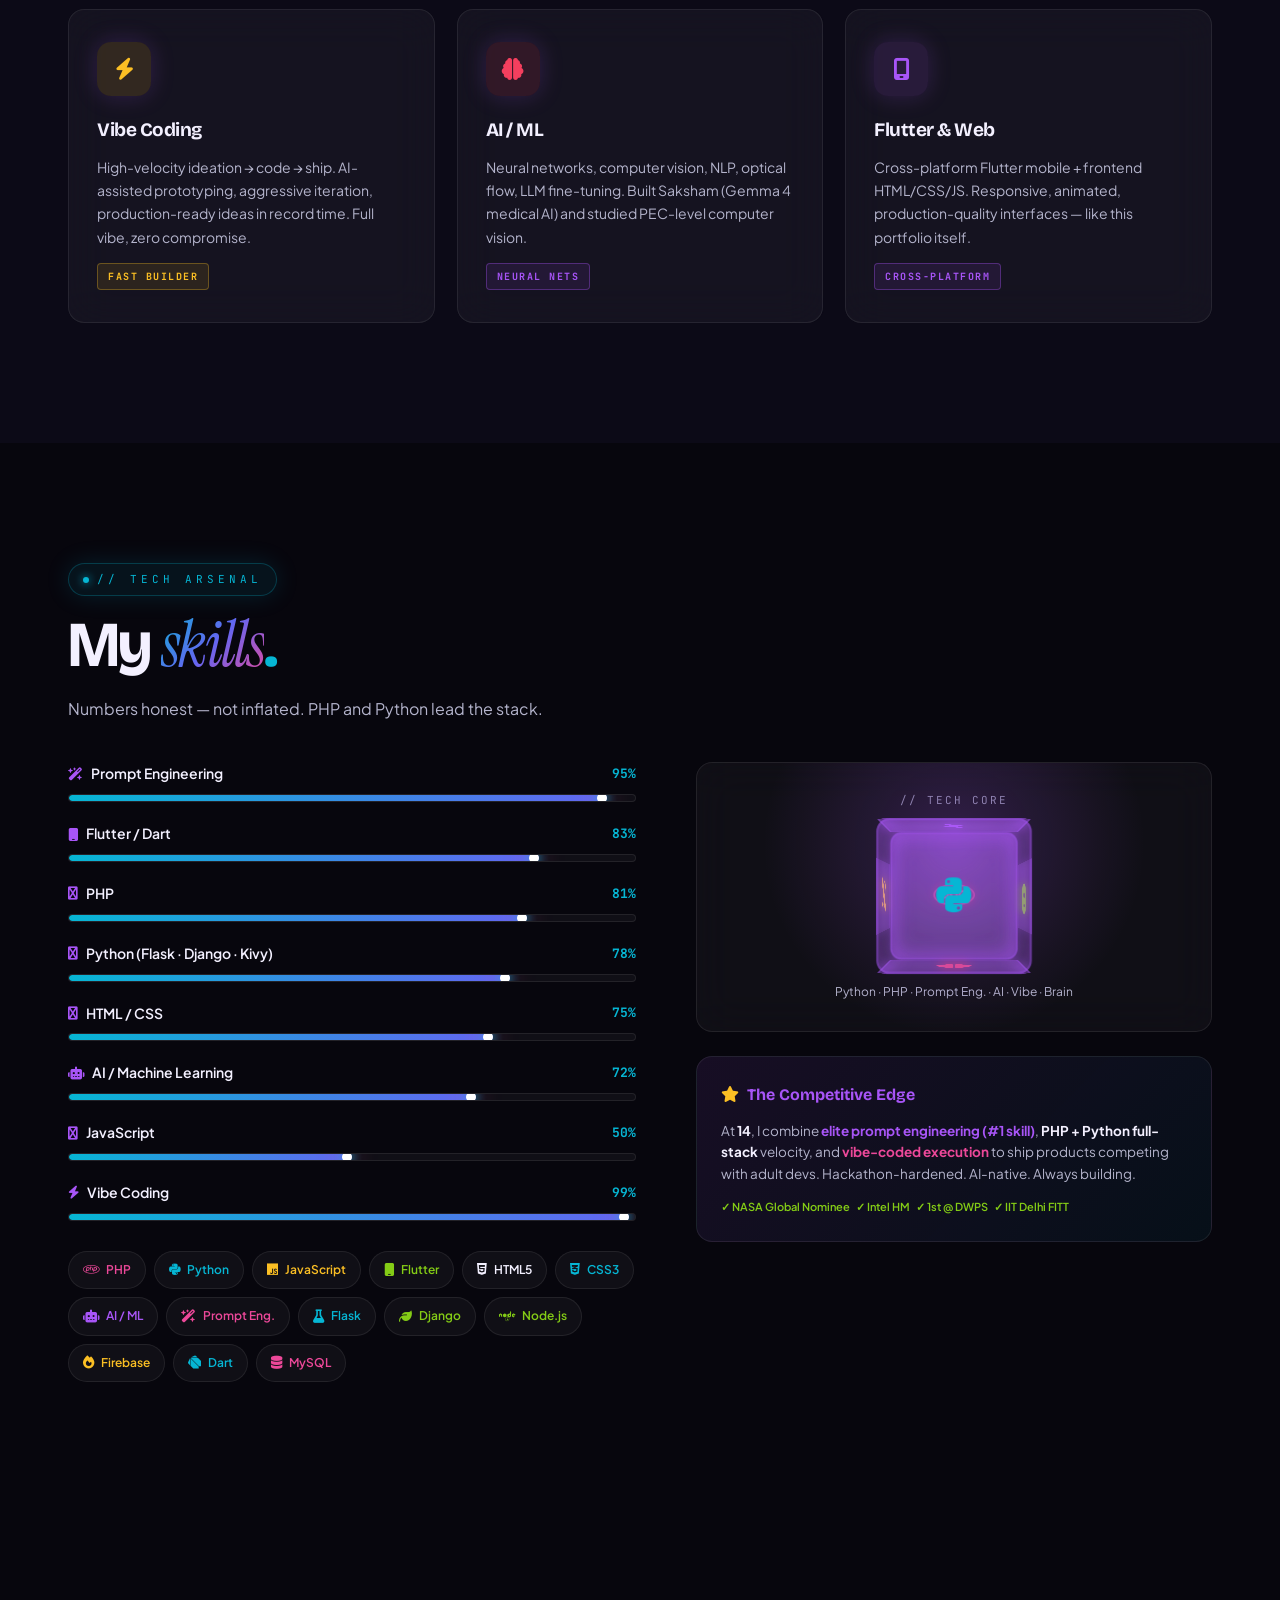
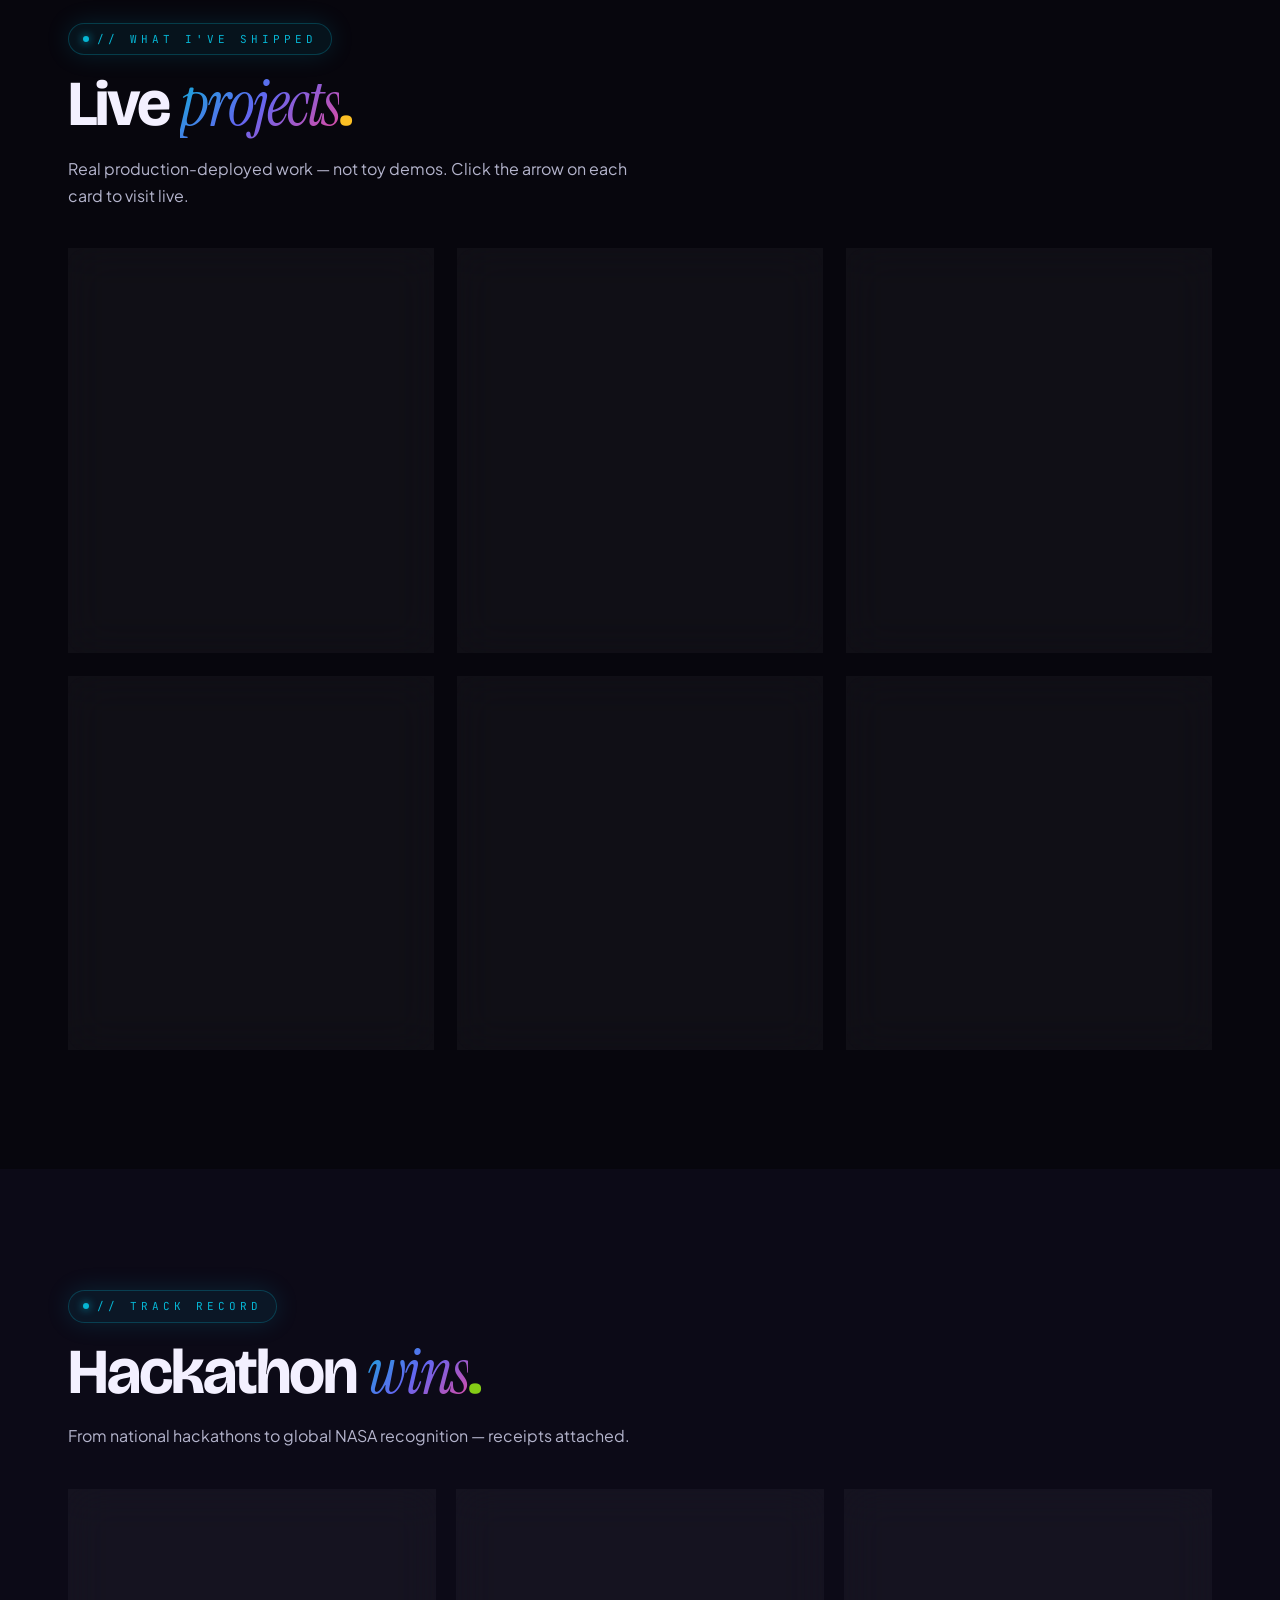
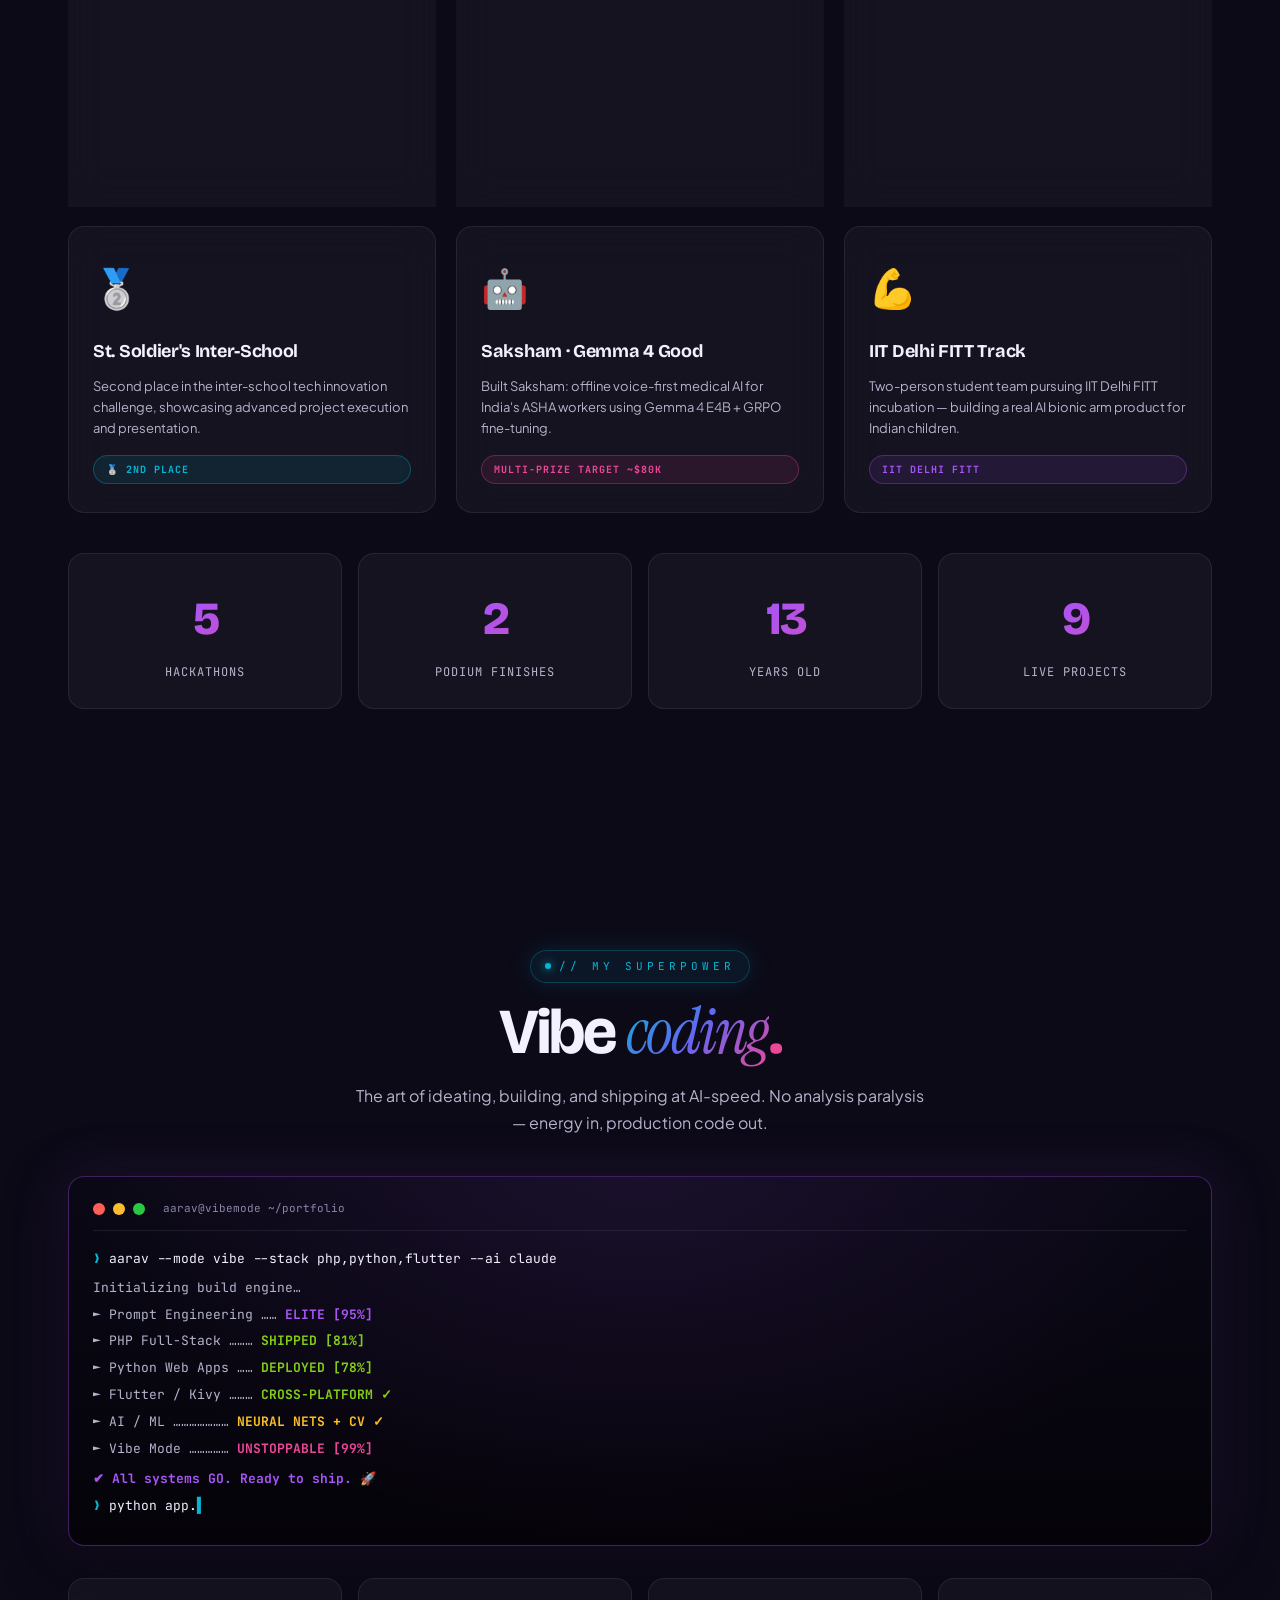
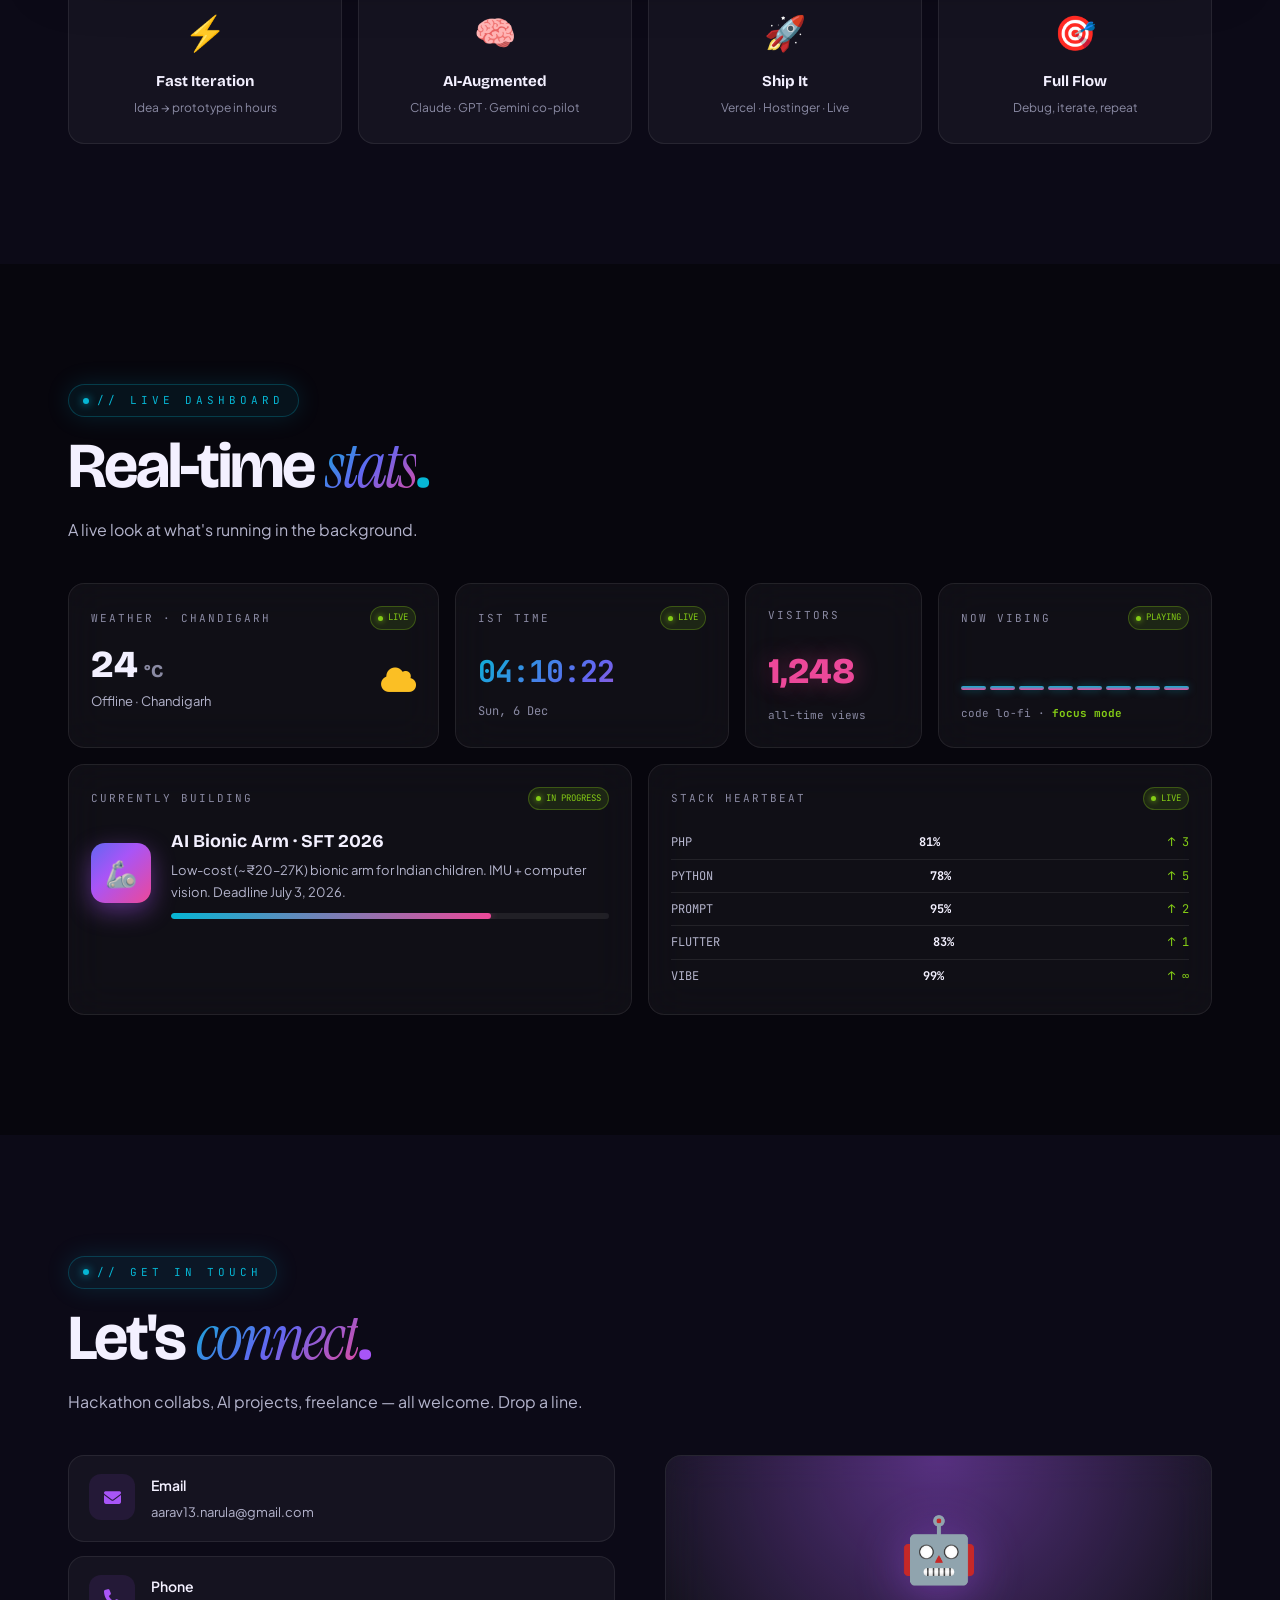
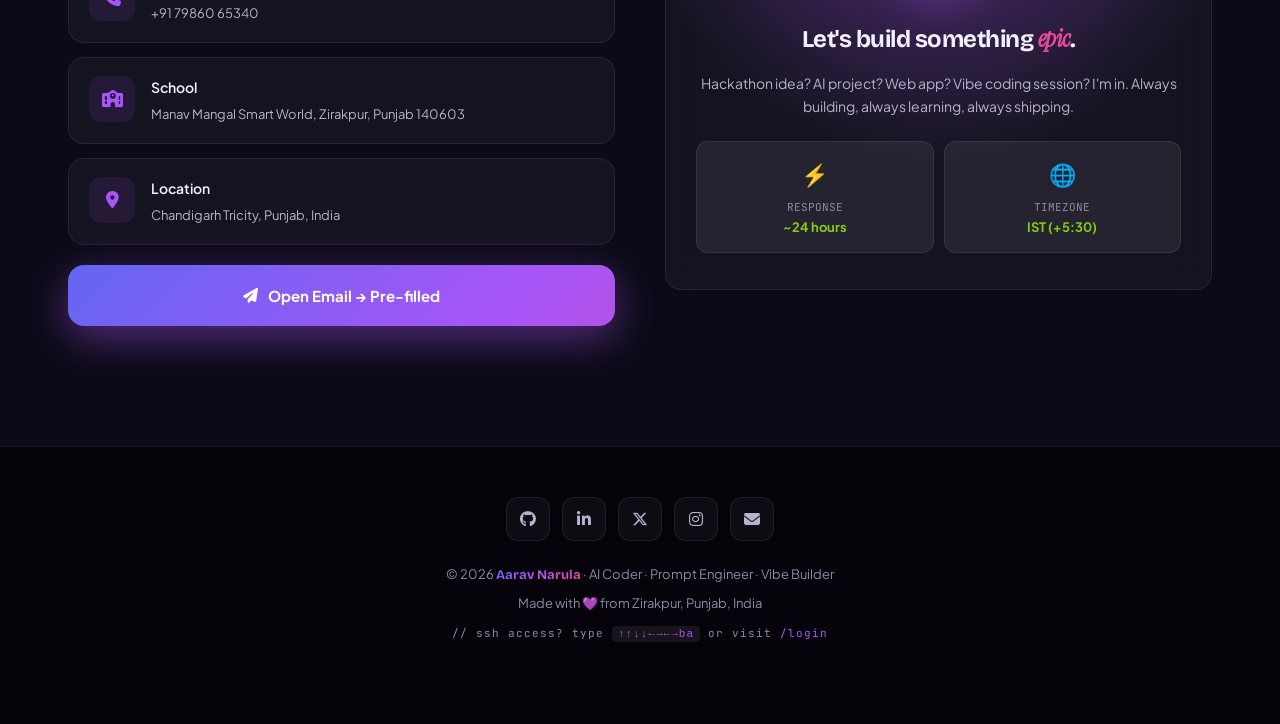
==== commit 69924d11: "Add files via upload" ====
--- a/admin.html
+++ b/admin.html
@@ -1,159 +1,3547 @@
 <!DOCTYPE html>
 <html lang="en" data-theme="dark">
 <head>
-    <meta charset="UTF-8">
-    <meta name="viewport" content="width=device-width, initial-scale=1.0">
-    <title>Admin · Aarav Portfolio</title>
-    <meta name="robots" content="noindex,nofollow">
-
-    <link rel="stylesheet" href="https://cdnjs.cloudflare.com/ajax/libs/font-awesome/6.5.1/css/all.min.css">
-    <link href="https://fonts.googleapis.com/css2?family=Space+Grotesk:wght@300;400;500;600;700&family=JetBrains+Mono:wght@400;500;700&family=Bebas+Neue&display=swap" rel="stylesheet">
-    <link rel="stylesheet" href="styles.css">
+<meta charset="UTF-8" />
+<meta name="viewport" content="width=device-width, initial-scale=1.0" />
+<meta name="description" content="Aarav Narula — 14-year-old AI Coder, PHP Developer, Python Web Dev, Prompt Engineer & Vibe Coder from Chandigarh, India." />
+<title>Aarav Narula // Vibe Coder, AI Engineer, PHP Dev</title>
+<link rel="preconnect" href="https://fonts.googleapis.com" />
+<link rel="preconnect" href="https://fonts.gstatic.com" crossorigin />
+<link rel="stylesheet" href="https://cdnjs.cloudflare.com/ajax/libs/font-awesome/6.5.0/css/all.min.css" />
+<link href="https://fonts.googleapis.com/css2?family=Bricolage+Grotesque:opsz,wght@12..96,400;12..96,600;12..96,700;12..96,800&family=Instrument+Serif:ital@0;1&family=JetBrains+Mono:wght@400;500;700&family=Plus+Jakarta+Sans:wght@300;400;500;600;700&display=swap" rel="stylesheet" />
+<style>
+/* ═════════════════════════════════════════════════
+   AARAV NARULA · DESIGN SYSTEM · v3 (max chaos)
+   Colors: indigo→cyan→magenta with gold + lime kicks
+═════════════════════════════════════════════════ */
+:root {
+  /* base */
+  --bg-deep:    #050309;
+  --bg:         #07060d;
+  --bg2:        #0c0a17;
+  --bg3:        #15102a;
+  --surface:    rgba(255,255,255,0.04);
+  --surface-2:  rgba(255,255,255,0.07);
+  --border:     rgba(255,255,255,0.08);
+  --border-hot: rgba(168,85,247,0.35);
+  --text:       #f3f0ff;
+  --muted:      #8a8aa3;
+  --muted-2:    #b4b4cc;
+  /* signature colors */
+  --indigo:     #6366f1;
+  --indigo-d:   #4f46e5;
+  --cyan:       #06b6d4;
+  --magenta:    #ec4899;
+  --violet:     #a855f7;
+  --gold:       #fbbf24;
+  --lime:       #84cc16;
+  --rose:       #f43f5e;
+  /* glows */
+  --glow-i:     rgba(99,102,241,0.45);
+  --glow-c:     rgba(6,182,212,0.4);
+  --glow-m:     rgba(236,72,153,0.4);
+  --glow-v:     rgba(168,85,247,0.45);
+  --glow-g:     rgba(251,191,36,0.4);
+  /* layout */
+  --radius:     16px;
+  --radius-sm:  10px;
+  --t:          all 0.4s cubic-bezier(0.22,1,0.36,1);
+  --t-fast:     all 0.22s cubic-bezier(0.22,1,0.36,1);
+  /* shadows */
+  --shadow-lg:  0 30px 80px rgba(0,0,0,0.6);
+  --shadow-glow:0 0 40px var(--glow-i), 0 0 80px var(--glow-v);
+  /* gradients */
+  --grad-main:  linear-gradient(135deg, var(--indigo) 0%, var(--violet) 40%, var(--magenta) 100%);
+  --grad-alt:   linear-gradient(135deg, var(--cyan) 0%, var(--indigo) 50%, var(--magenta) 100%);
+  --grad-gold:  linear-gradient(135deg, var(--gold), var(--magenta));
+  --nav-bg:     rgba(7,6,13,0.78);
+}
+[data-theme="light"] {
+  --bg-deep:    #f5f3ff;
+  --bg:         #faf9ff;
+  --bg2:        #f0edff;
+  --bg3:        #e7e2ff;
+  --surface:    rgba(99,102,241,0.04);
+  --surface-2:  rgba(99,102,241,0.08);
+  --border:     rgba(99,102,241,0.15);
+  --text:       #0c0a17;
+  --muted:      #6b6b85;
+  --muted-2:    #4a4a66;
+  --nav-bg:     rgba(250,249,255,0.82);
+  --shadow-lg:  0 25px 60px rgba(99,102,241,0.18);
+}
+
+/* ─── RESET ─────────────────────────────────────── */
+* { margin:0; padding:0; box-sizing:border-box; }
+*::selection { background: var(--violet); color: #fff; }
+html { scroll-behavior:smooth; }
+body {
+  font-family: 'Plus Jakarta Sans', sans-serif;
+  background: var(--bg);
+  color: var(--text);
+  line-height: 1.7;
+  overflow-x: hidden;
+  transition: background 0.5s, color 0.5s;
+  min-height: 100vh;
+  cursor: none;
+}
+a { color: inherit; text-decoration: none; }
+img { max-width: 100%; display: block; }
+button { font-family: inherit; cursor: none; }
+input, textarea { font-family: inherit; }
+
+/* ─── CUSTOM CURSOR ─────────────────────────────── */
+#cursor, #cursorTrail {
+  position: fixed;
+  pointer-events: none;
+  border-radius: 50%;
+  z-index: 99999;
+  transform: translate(-50%, -50%);
+  mix-blend-mode: screen;
+}
+#cursor {
+  width: 14px; height: 14px;
+  background: var(--indigo);
+  box-shadow: 0 0 18px var(--glow-i), 0 0 36px var(--glow-v);
+  transition: width 0.2s, height 0.2s, background 0.2s;
+}
+#cursorTrail {
+  width: 40px; height: 40px;
+  border: 1.5px solid rgba(168,85,247,0.5);
+  transition: transform 0.15s ease-out, width 0.3s, height 0.3s, border-color 0.3s;
+}
+body.hover-link #cursor { width: 22px; height: 22px; background: var(--magenta); box-shadow: 0 0 24px var(--glow-m), 0 0 48px var(--glow-m); }
+body.hover-link #cursorTrail { width: 60px; height: 60px; border-color: var(--magenta); }
+@media (max-width: 900px), (pointer: coarse) {
+  #cursor, #cursorTrail { display: none; }
+  body { cursor: auto; }
+  button { cursor: pointer; }
+  a { cursor: pointer; }
+}
+
+/* ─── SCROLLBAR ─────────────────────────────────── */
+::-webkit-scrollbar { width: 8px; }
+::-webkit-scrollbar-track { background: var(--bg-deep); }
+::-webkit-scrollbar-thumb {
+  background: linear-gradient(180deg, var(--indigo), var(--magenta));
+  border-radius: 4px;
+}
+
+/* ─── GLOBAL BACKDROP LAYERS ────────────────────── */
+#auroraBg {
+  position: fixed; inset: 0;
+  z-index: -10;
+  background:
+    radial-gradient(ellipse 60% 50% at 20% 30%, rgba(99,102,241,0.18), transparent 60%),
+    radial-gradient(ellipse 50% 40% at 80% 20%, rgba(6,182,212,0.14), transparent 60%),
+    radial-gradient(ellipse 70% 60% at 50% 80%, rgba(236,72,153,0.16), transparent 60%),
+    radial-gradient(ellipse 40% 30% at 80% 70%, rgba(168,85,247,0.18), transparent 60%);
+  filter: blur(30px);
+  animation: auroraDrift 25s ease-in-out infinite alternate;
+  pointer-events: none;
+}
+@keyframes auroraDrift {
+  0%   { transform: translate(0,0) rotate(0deg) scale(1); opacity: 0.85; }
+  50%  { transform: translate(-3%, 2%) rotate(2deg) scale(1.05); opacity: 1; }
+  100% { transform: translate(2%, -2%) rotate(-2deg) scale(1.08); opacity: 0.95; }
+}
+#gridBg {
+  position: fixed; inset: 0; z-index: -9; pointer-events: none;
+  background-image:
+    linear-gradient(rgba(168,85,247,0.05) 1px, transparent 1px),
+    linear-gradient(90deg, rgba(168,85,247,0.05) 1px, transparent 1px);
+  background-size: 80px 80px;
+  mask-image: radial-gradient(ellipse 80% 80% at 50% 50%, #000 50%, transparent 90%);
+  animation: gridSlide 50s linear infinite;
+}
+@keyframes gridSlide { to { background-position: 80px 80px; } }
+#particleCanvas {
+  position: fixed; inset: 0;
+  z-index: -8;
+  pointer-events: none;
+  opacity: 0.7;
+}
+#noiseOverlay {
+  position: fixed; inset: 0; z-index: -7;
+  pointer-events: none; opacity: 0.04;
+  background-image: url("data:image/svg+xml,%3Csvg viewBox='0 0 200 200' xmlns='http://www.w3.org/2000/svg'%3E%3Cfilter id='noiseFilter'%3E%3CfeTurbulence type='fractalNoise' baseFrequency='0.85' numOctaves='3' stitchTiles='stitch'/%3E%3C/filter%3E%3Crect width='100%25' height='100%25' filter='url(%23noiseFilter)'/%3E%3C/svg%3E");
+}
+
+/* ─── SUPERNOVA GLOWS (random pulsing orbs) ──── */
+.supernova {
+  position: fixed;
+  border-radius: 50%;
+  filter: blur(60px);
+  pointer-events: none;
+  z-index: -6;
+  opacity: 0;
+  animation: supernovaPulse 8s ease-in-out infinite;
+}
+@keyframes supernovaPulse {
+  0%, 100% { opacity: 0; transform: scale(0.3); }
+  50%      { opacity: 0.7; transform: scale(1.4); }
+}
+
+/* ─── SCROLL PROGRESS ───────────────────────────── */
+#scrollProgress {
+  position: fixed; top: 0; left: 0;
+  height: 3px; z-index: 10000;
+  background: linear-gradient(90deg, var(--cyan), var(--indigo), var(--magenta));
+  width: 0%;
+  box-shadow: 0 0 12px var(--glow-m);
+  transition: width 0.1s linear;
+}
+
+/* ─── NAVBAR ─────────────────────────────────────── */
+header.navbar {
+  position: fixed; top: 14px; left: 50%;
+  transform: translateX(-50%);
+  z-index: 1000;
+  background: var(--nav-bg);
+  backdrop-filter: blur(24px) saturate(180%);
+  -webkit-backdrop-filter: blur(24px) saturate(180%);
+  border: 1px solid var(--border);
+  border-radius: 100px;
+  padding: 8px 14px;
+  width: calc(100% - 28px);
+  max-width: 1100px;
+  display: flex; align-items: center; justify-content: space-between;
+  gap: 16px;
+  box-shadow: 0 8px 40px rgba(0,0,0,0.4), 0 0 30px rgba(99,102,241,0.08);
+  transition: top 0.3s, padding 0.3s;
+}
+.logo {
+  font-family: 'Bricolage Grotesque', sans-serif;
+  font-weight: 800;
+  font-size: 19px;
+  padding: 6px 16px;
+  letter-spacing: -0.5px;
+  background: var(--grad-main);
+  -webkit-background-clip: text;
+  background-clip: text;
+  -webkit-text-fill-color: transparent;
+  position: relative;
+}
+.logo::after {
+  content: '_';
+  color: var(--cyan);
+  -webkit-text-fill-color: var(--cyan);
+  animation: blink 1.1s step-end infinite;
+}
+@keyframes blink { 50% { opacity: 0; } }
+.nav-links {
+  display: flex; align-items: center; gap: 2px;
+  list-style: none;
+}
+.nav-links a {
+  font-size: 13px;
+  font-weight: 500;
+  padding: 8px 14px;
+  border-radius: 100px;
+  color: var(--muted-2);
+  transition: var(--t-fast);
+  position: relative;
+}
+.nav-links a:hover, .nav-links a.active {
+  color: var(--text);
+  background: var(--surface-2);
+}
+.nav-links a.active {
+  box-shadow: inset 0 0 0 1px rgba(168,85,247,0.4), 0 0 20px var(--glow-v);
+}
+.nav-cta {
+  background: var(--grad-main);
+  color: #fff !important;
+  font-weight: 600;
+  padding: 8px 18px !important;
+  border-radius: 100px;
+  box-shadow: 0 6px 20px var(--glow-v);
+  transition: var(--t-fast);
+}
+.nav-cta:hover {
+  transform: translateY(-2px);
+  box-shadow: 0 10px 30px var(--glow-m);
+}
+.hamburger {
+  display: none;
+  background: none;
+  border: none;
+  color: var(--text);
+  font-size: 18px;
+  padding: 8px 12px;
+}
+@media (max-width: 820px) {
+  .hamburger { display: block; }
+  .nav-links {
+    position: absolute;
+    top: calc(100% + 10px);
+    left: 0; right: 0;
+    background: var(--nav-bg);
+    backdrop-filter: blur(24px);
+    border: 1px solid var(--border);
+    border-radius: 20px;
+    flex-direction: column;
+    align-items: stretch;
+    padding: 12px;
+    gap: 4px;
+    display: none;
+    box-shadow: var(--shadow-lg);
+  }
+  .nav-links.open { display: flex; }
+  .nav-links a { border-radius: 12px; padding: 12px 16px; }
+}
+
+/* ─── HUD WIDGETS (corner) ───────────────────────── */
+.hud-clock {
+  position: fixed;
+  bottom: 24px;
+  left: 24px;
+  z-index: 900;
+  background: rgba(7,6,13,0.7);
+  backdrop-filter: blur(18px);
+  border: 1px solid var(--border);
+  border-radius: 14px;
+  padding: 10px 14px;
+  display: flex; flex-direction: column;
+  font-family: 'JetBrains Mono', monospace;
+  font-size: 11px;
+  color: var(--muted-2);
+  box-shadow: 0 8px 30px rgba(0,0,0,0.5), 0 0 20px var(--glow-i);
+  transition: var(--t);
+}
+.hud-clock:hover { transform: translateY(-3px); box-shadow: 0 12px 40px rgba(0,0,0,0.6), 0 0 30px var(--glow-v); }
+.hud-clock .time {
+  color: var(--text);
+  font-weight: 700;
+  font-size: 16px;
+  display: flex; align-items: center; gap: 6px;
+}
+.hud-clock .time .dot {
+  width: 8px; height: 8px; border-radius: 50%;
+  background: var(--lime);
+  box-shadow: 0 0 10px var(--lime);
+  animation: livePing 1.4s ease-in-out infinite;
+}
+@keyframes livePing {
+  0%, 100% { opacity: 1; transform: scale(1); }
+  50%      { opacity: 0.5; transform: scale(1.3); }
+}
+.hud-clock .date { font-size: 10px; margin-top: 3px; }
+
+/* ─── THEME TOGGLE ───────────────────────────────── */
+#themeToggle {
+  position: fixed;
+  bottom: 24px;
+  right: 24px;
+  width: 52px; height: 52px;
+  border-radius: 50%;
+  background: var(--grad-main);
+  border: none;
+  color: #fff;
+  font-size: 20px;
+  box-shadow: 0 8px 30px var(--glow-v);
+  transition: var(--t);
+  z-index: 9999;
+  display: flex; align-items: center; justify-content: center;
+}
+#themeToggle:hover {
+  transform: scale(1.12) rotate(20deg);
+  box-shadow: 0 12px 40px var(--glow-m);
+}
+
+/* ─── COMMAND PALETTE TRIGGER ─────────────────── */
+#cmdHint {
+  position: fixed;
+  bottom: 24px; right: 90px;
+  z-index: 900;
+  font-family: 'JetBrains Mono', monospace;
+  font-size: 11px;
+  color: var(--muted);
+  background: rgba(7,6,13,0.7);
+  backdrop-filter: blur(12px);
+  border: 1px solid var(--border);
+  border-radius: 12px;
+  padding: 10px 14px;
+  display: flex; gap: 6px; align-items: center;
+  box-shadow: 0 6px 20px rgba(0,0,0,0.4);
+}
+#cmdHint kbd {
+  background: var(--surface-2);
+  border: 1px solid var(--border);
+  border-radius: 4px;
+  padding: 2px 6px;
+  font-family: inherit;
+  font-size: 10px;
+  color: var(--text);
+}
+@media (max-width: 700px) { #cmdHint { display: none; } }
+
+/* ─── COMMAND PALETTE MODAL ──────────────────── */
+#cmdPalette {
+  position: fixed; inset: 0;
+  background: rgba(5,3,9,0.8);
+  backdrop-filter: blur(8px);
+  z-index: 99998;
+  display: none;
+  align-items: flex-start; justify-content: center;
+  padding-top: 18vh;
+}
+#cmdPalette.open { display: flex; animation: fadeIn 0.2s ease; }
+@keyframes fadeIn { from { opacity: 0; } to { opacity: 1; } }
+.cmd-box {
+  width: 90%; max-width: 540px;
+  background: var(--bg2);
+  border: 1px solid var(--border-hot);
+  border-radius: 16px;
+  overflow: hidden;
+  box-shadow: 0 20px 80px rgba(0,0,0,0.7), 0 0 60px var(--glow-v);
+  animation: cmdPop 0.3s cubic-bezier(0.22,1,0.36,1);
+}
+@keyframes cmdPop {
+  from { transform: translateY(-20px) scale(0.95); opacity: 0; }
+  to { transform: translateY(0) scale(1); opacity: 1; }
+}
+.cmd-input-wrap {
+  display: flex; align-items: center; gap: 12px;
+  padding: 18px 20px;
+  border-bottom: 1px solid var(--border);
+}
+.cmd-input-wrap i { color: var(--muted); font-size: 16px; }
+#cmdInput {
+  flex: 1;
+  background: transparent;
+  border: none;
+  color: var(--text);
+  font-size: 15px;
+  outline: none;
+}
+.cmd-list { max-height: 320px; overflow-y: auto; }
+.cmd-item {
+  display: flex; align-items: center; gap: 14px;
+  padding: 14px 20px;
+  cursor: none;
+  transition: background 0.15s;
+  font-size: 14px;
+}
+.cmd-item:hover, .cmd-item.selected {
+  background: rgba(168,85,247,0.12);
+}
+.cmd-item .ci-icon {
+  width: 32px; height: 32px;
+  border-radius: 8px;
+  background: var(--surface-2);
+  display: flex; align-items: center; justify-content: center;
+  color: var(--violet);
+  font-size: 13px;
+  flex-shrink: 0;
+}
+.cmd-item .ci-label { flex: 1; }
+.cmd-item .ci-shortcut {
+  font-family: 'JetBrains Mono', monospace;
+  font-size: 11px;
+  color: var(--muted);
+}
+
+/* ─── SCROLL TICKER (side icons) ────────────── */
+#scrollTicker {
+  position: fixed;
+  right: 22px; top: 50%;
+  transform: translateY(-50%);
+  z-index: 800;
+  display: flex; flex-direction: column;
+  gap: 10px;
+  pointer-events: none;
+}
+.tick-icon {
+  width: 38px; height: 38px;
+  border-radius: 12px;
+  background: rgba(7,6,13,0.6);
+  backdrop-filter: blur(12px);
+  border: 1px solid var(--border);
+  display: flex; align-items: center; justify-content: center;
+  font-size: 15px;
+  color: var(--violet);
+  opacity: 0;
+  transform: translateX(40px) scale(0.5);
+  transition: opacity 0.4s, transform 0.4s cubic-bezier(0.22,1,0.36,1);
+  box-shadow: 0 0 0 var(--glow-v);
+}
+.tick-icon.show {
+  opacity: 1;
+  transform: translateX(0) scale(1);
+  box-shadow: 0 0 20px var(--glow-v);
+}
+@media (max-width: 1100px) { #scrollTicker { display: none; } }
+
+/* ─── SECTIONS BASE ─────────────────────────── */
+section {
+  position: relative;
+  padding: 120px 0;
+  overflow: hidden;
+}
+.container {
+  max-width: 1200px;
+  margin: 0 auto;
+  padding: 0 28px;
+  position: relative;
+}
+.section-label {
+  display: inline-flex; align-items: center; gap: 8px;
+  font-family: 'JetBrains Mono', monospace;
+  font-size: 11px;
+  letter-spacing: 4px;
+  text-transform: uppercase;
+  color: var(--cyan);
+  margin-bottom: 16px;
+  padding: 6px 14px;
+  background: rgba(6,182,212,0.08);
+  border: 1px solid rgba(6,182,212,0.25);
+  border-radius: 100px;
+  box-shadow: 0 0 24px rgba(6,182,212,0.15);
+}
+.section-label::before {
+  content: '';
+  width: 6px; height: 6px;
+  border-radius: 50%;
+  background: var(--cyan);
+  box-shadow: 0 0 8px var(--cyan);
+  animation: livePing 1.4s infinite;
+}
+.section-title {
+  font-family: 'Bricolage Grotesque', sans-serif;
+  font-size: clamp(36px, 6vw, 64px);
+  font-weight: 700;
+  font-variation-settings: "opsz" 96;
+  line-height: 1.02;
+  letter-spacing: -2px;
+  margin-bottom: 18px;
+}
+.section-title .ital {
+  font-family: 'Instrument Serif', serif;
+  font-style: italic;
+  font-weight: 400;
+  background: var(--grad-alt);
+  -webkit-background-clip: text;
+  background-clip: text;
+  -webkit-text-fill-color: transparent;
+}
+.section-sub {
+  color: var(--muted-2);
+  font-size: 16px;
+  max-width: 580px;
+  margin-bottom: 40px;
+}
+
+/* reveal animations */
+.reveal {
+  opacity: 0; transform: translateY(40px);
+  transition: opacity 0.8s cubic-bezier(0.22,1,0.36,1), transform 0.8s cubic-bezier(0.22,1,0.36,1);
+}
+.reveal.visible { opacity: 1; transform: translateY(0); }
+.reveal-l { opacity: 0; transform: translateX(-40px); transition: opacity 0.8s ease, transform 0.8s ease; }
+.reveal-l.visible { opacity: 1; transform: translateX(0); }
+.reveal-r { opacity: 0; transform: translateX(40px); transition: opacity 0.8s ease, transform 0.8s ease; }
+.reveal-r.visible { opacity: 1; transform: translateX(0); }
+.reveal-scale { opacity: 0; transform: scale(0.9); transition: opacity 0.8s ease, transform 0.8s ease; }
+.reveal-scale.visible { opacity: 1; transform: scale(1); }
+
+/* ─── HERO ──────────────────────────────────── */
+#home {
+  min-height: 100vh;
+  padding-top: 130px;
+  display: flex; align-items: center;
+}
+.hero-wrap {
+  display: grid;
+  grid-template-columns: 1.15fr 1fr;
+  gap: 80px;
+  align-items: center;
+  width: 100%;
+}
+@media (max-width: 900px) { .hero-wrap { grid-template-columns: 1fr; gap: 60px; } }
+
+.hero-badge {
+  display: inline-flex; align-items: center; gap: 10px;
+  background: rgba(168,85,247,0.1);
+  border: 1px solid var(--border-hot);
+  padding: 8px 16px;
+  border-radius: 100px;
+  font-family: 'JetBrains Mono', monospace;
+  font-size: 11px;
+  font-weight: 600;
+  letter-spacing: 2px;
+  text-transform: uppercase;
+  color: var(--violet);
+  margin-bottom: 28px;
+  box-shadow: 0 0 20px var(--glow-v);
+}
+.hero-badge .live-dot {
+  width: 7px; height: 7px; border-radius: 50%;
+  background: var(--lime);
+  box-shadow: 0 0 10px var(--lime);
+  animation: livePing 1.4s infinite;
+}
+
+#hero h1 {
+  font-family: 'Bricolage Grotesque', sans-serif;
+  font-variation-settings: "opsz" 96;
+  font-size: clamp(44px, 7vw, 88px);
+  font-weight: 700;
+  line-height: 0.98;
+  letter-spacing: -3px;
+  margin-bottom: 22px;
+}
+#hero h1 .ital {
+  font-family: 'Instrument Serif', serif;
+  font-weight: 400;
+  font-style: italic;
+  letter-spacing: -1px;
+}
+.name-grad {
+  background: var(--grad-main);
+  -webkit-background-clip: text;
+  background-clip: text;
+  -webkit-text-fill-color: transparent;
+  background-size: 200% 200%;
+  animation: gradMove 6s ease infinite;
+  position: relative;
+}
+.name-grad::after {
+  content: attr(data-text);
+  position: absolute; inset: 0;
+  background: var(--grad-alt);
+  -webkit-background-clip: text;
+  background-clip: text;
+  -webkit-text-fill-color: transparent;
+  opacity: 0;
+  transition: opacity 0.4s;
+  background-size: 200% 200%;
+  animation: gradMove 6s ease infinite reverse;
+}
+.name-grad:hover::after { opacity: 1; }
+@keyframes gradMove {
+  0%, 100% { background-position: 0% 50%; }
+  50%      { background-position: 100% 50%; }
+}
+
+.role-line {
+  font-family: 'JetBrains Mono', monospace;
+  font-size: clamp(15px, 2vw, 18px);
+  color: var(--cyan);
+  margin-bottom: 28px;
+  min-height: 32px;
+  display: flex; align-items: center;
+}
+.role-line .prompt-arrow { color: var(--magenta); margin-right: 10px; }
+#typewriter::after {
+  content: '▌';
+  margin-left: 2px;
+  animation: blink 0.9s step-end infinite;
+  color: var(--violet);
+}
+
+.hero-desc {
+  color: var(--muted-2);
+  font-size: 17px;
+  max-width: 520px;
+  margin-bottom: 36px;
+  line-height: 1.6;
+}
+.hero-desc strong {
+  color: var(--text);
+  font-weight: 600;
+}
+
+.hero-pills {
+  display: flex; flex-wrap: wrap;
+  gap: 8px;
+  margin-bottom: 36px;
+}
+.pill {
+  display: inline-flex; align-items: center; gap: 6px;
+  font-size: 12px;
+  font-weight: 600;
+  padding: 6px 14px;
+  border-radius: 100px;
+  background: var(--surface);
+  border: 1px solid var(--border);
+  transition: var(--t-fast);
+}
+.pill:hover {
+  border-color: var(--violet);
+  color: var(--violet);
+  transform: translateY(-2px);
+  box-shadow: 0 6px 20px var(--glow-v);
+}
+.pill.hot { color: var(--magenta); border-color: rgba(236,72,153,0.4); background: rgba(236,72,153,0.08); }
+.pill.cyan { color: var(--cyan); border-color: rgba(6,182,212,0.4); background: rgba(6,182,212,0.08); }
+.pill.gold { color: var(--gold); border-color: rgba(251,191,36,0.4); background: rgba(251,191,36,0.08); }
+.pill.lime { color: var(--lime); border-color: rgba(132,204,22,0.4); background: rgba(132,204,22,0.08); }
+
+.hero-btns { display: flex; flex-wrap: wrap; gap: 14px; }
+
+.btn {
+  display: inline-flex; align-items: center; gap: 10px;
+  padding: 14px 26px;
+  border-radius: 100px;
+  font-weight: 600;
+  font-size: 14px;
+  border: none;
+  transition: var(--t);
+  position: relative;
+  overflow: hidden;
+}
+.btn-primary {
+  background: var(--grad-main);
+  color: #fff;
+  box-shadow: 0 10px 30px var(--glow-v);
+}
+.btn-primary::before {
+  content: '';
+  position: absolute; inset: 0;
+  background: linear-gradient(90deg, transparent, rgba(255,255,255,0.3), transparent);
+  transform: translateX(-100%);
+  transition: transform 0.6s;
+}
+.btn-primary:hover { transform: translateY(-3px); box-shadow: 0 14px 40px var(--glow-m); }
+.btn-primary:hover::before { transform: translateX(100%); }
+.btn-outline {
+  background: var(--surface);
+  border: 1px solid var(--border);
+  color: var(--text);
+  backdrop-filter: blur(10px);
+}
+.btn-outline:hover {
+  border-color: var(--violet);
+  color: var(--violet);
+  background: rgba(168,85,247,0.08);
+  transform: translateY(-3px);
+  box-shadow: 0 8px 30px var(--glow-v);
+}
+
+/* Hero photo / 3D scene */
+.orbit-scene {
+  position: relative;
+  width: 400px; height: 400px;
+  margin: 0 auto;
+  perspective: 1200px;
+}
+@media (max-width: 900px) { .orbit-scene { width: 300px; height: 300px; } }
+@media (max-width: 480px) { .orbit-scene { width: 260px; height: 260px; } }
+
+.photo-ring {
+  position: absolute; inset: 50px;
+  border-radius: 50%;
+  background: conic-gradient(from 0deg, var(--indigo), var(--cyan), var(--magenta), var(--violet), var(--indigo));
+  padding: 5px;
+  animation: spinRing 12s linear infinite;
+  box-shadow:
+    0 0 60px var(--glow-i),
+    0 0 120px var(--glow-v),
+    inset 0 0 60px rgba(236,72,153,0.2);
+}
+@keyframes spinRing { to { transform: rotate(360deg); } }
+.photo-ring::before {
+  content: '';
+  position: absolute; inset: -5px;
+  border-radius: 50%;
+  background: conic-gradient(from 0deg, transparent, var(--violet), transparent);
+  filter: blur(20px);
+  opacity: 0.6;
+  animation: spinRing 8s linear infinite reverse;
+  z-index: -1;
+}
+.photo-inner {
+  width: 100%; height: 100%;
+  border-radius: 50%;
+  background: var(--bg2);
+  overflow: hidden;
+  position: relative;
+}
+.photo-inner img {
+  width: 100%; height: 100%;
+  object-fit: cover;
+  border-radius: 50%;
+}
+
+.orbit-ring-outer {
+  position: absolute; inset: 0;
+  border-radius: 50%;
+  border: 1px dashed rgba(168,85,247,0.3);
+  animation: spinRing 25s linear infinite reverse;
+}
+.orbit-ring-mid {
+  position: absolute; inset: 22px;
+  border-radius: 50%;
+  border: 1px dashed rgba(6,182,212,0.25);
+  animation: spinRing 18s linear infinite;
+}
+.orbit-icon {
+  position: absolute;
+  width: 48px; height: 48px;
+  border-radius: 14px;
+  background: rgba(12,10,23,0.85);
+  backdrop-filter: blur(10px);
+  border: 1px solid var(--border);
+  display: flex; align-items: center; justify-content: center;
+  font-size: 20px;
+  color: var(--violet);
+  box-shadow: 0 6px 24px var(--glow-v);
+  animation: floatIcon 3s ease-in-out infinite alternate;
+}
+@keyframes floatIcon {
+  from { transform: translateY(0) scale(1); }
+  to   { transform: translateY(-10px) scale(1.05); }
+}
+.orbit-icon:nth-child(1) { top: 0; left: 50%; transform: translateX(-50%); color: var(--gold); }
+.orbit-icon:nth-child(2) { top: 50%; right: 0; transform: translateY(-50%); animation-delay: 0.4s; color: var(--cyan); }
+.orbit-icon:nth-child(3) { bottom: 0; left: 50%; transform: translateX(-50%); animation-delay: 0.8s; color: var(--magenta); }
+.orbit-icon:nth-child(4) { top: 50%; left: 0; transform: translateY(-50%); animation-delay: 1.2s; color: var(--lime); }
+.orbit-icon:nth-child(5) { top: 13%; right: 13%; animation-delay: 0.2s; color: var(--rose); }
+.orbit-icon:nth-child(6) { bottom: 13%; left: 13%; animation-delay: 1.6s; color: var(--indigo); }
+
+/* ─── LIVE STATS BAR ────────────────────────── */
+.live-bar {
+  display: grid;
+  grid-template-columns: repeat(4, 1fr);
+  gap: 12px;
+  margin-top: 40px;
+  padding: 18px;
+  background: var(--surface);
+  backdrop-filter: blur(20px);
+  border: 1px solid var(--border);
+  border-radius: 18px;
+  box-shadow: 0 10px 40px rgba(0,0,0,0.3);
+}
+@media (max-width: 700px) { .live-bar { grid-template-columns: repeat(2, 1fr); } }
+.live-stat {
+  text-align: left;
+  padding: 4px;
+}
+.live-stat .ls-label {
+  font-family: 'JetBrains Mono', monospace;
+  font-size: 10px;
+  color: var(--muted);
+  letter-spacing: 1px;
+  text-transform: uppercase;
+}
+.live-stat .ls-value {
+  font-family: 'Bricolage Grotesque', sans-serif;
+  font-size: 22px;
+  font-weight: 700;
+  margin-top: 2px;
+  background: var(--grad-alt);
+  -webkit-background-clip: text;
+  background-clip: text;
+  -webkit-text-fill-color: transparent;
+}
+
+/* ─── ABOUT GRID ────────────────────────────── */
+#about { background: var(--bg2); }
+.about-grid {
+  display: grid;
+  grid-template-columns: repeat(auto-fit, minmax(280px, 1fr));
+  gap: 22px;
+  margin-top: 30px;
+}
+.about-card {
+  position: relative;
+  background: var(--surface);
+  backdrop-filter: blur(20px);
+  border: 1px solid var(--border);
+  border-radius: var(--radius);
+  padding: 32px 28px;
+  transition: var(--t);
+  overflow: hidden;
+}
+.about-card::before {
+  content: '';
+  position: absolute; inset: -1px;
+  border-radius: var(--radius);
+  background: var(--grad-main);
+  opacity: 0;
+  z-index: -1;
+  transition: opacity 0.4s;
+  filter: blur(8px);
+}
+.about-card::after {
+  content: '';
+  position: absolute; top: 0; left: 0; right: 0; height: 2px;
+  background: var(--grad-main);
+  transform: scaleX(0);
+  transform-origin: left;
+  transition: transform 0.5s;
+}
+.about-card:hover { transform: translateY(-6px); border-color: var(--violet); box-shadow: 0 20px 50px var(--glow-v); }
+.about-card:hover::before { opacity: 0.6; }
+.about-card:hover::after { transform: scaleX(1); }
+
+.ac-icon {
+  width: 54px; height: 54px;
+  border-radius: 14px;
+  background: rgba(168,85,247,0.12);
+  display: flex; align-items: center; justify-content: center;
+  font-size: 22px;
+  color: var(--violet);
+  margin-bottom: 18px;
+  transition: var(--t);
+  box-shadow: 0 0 24px rgba(168,85,247,0.2);
+}
+.about-card:hover .ac-icon {
+  background: var(--grad-main);
+  color: #fff;
+  transform: rotate(-8deg) scale(1.1);
+  box-shadow: 0 8px 24px var(--glow-m);
+}
+.about-card.hot .ac-icon { background: rgba(236,72,153,0.12); color: var(--magenta); }
+.about-card.gold .ac-icon { background: rgba(251,191,36,0.12); color: var(--gold); }
+.about-card.lime .ac-icon { background: rgba(132,204,22,0.12); color: var(--lime); }
+.about-card.cyan .ac-icon { background: rgba(6,182,212,0.12); color: var(--cyan); }
+.about-card.rose .ac-icon { background: rgba(244,63,94,0.12); color: var(--rose); }
+
+.about-card h3 {
+  font-family: 'Bricolage Grotesque', sans-serif;
+  font-size: 19px;
+  font-weight: 700;
+  margin-bottom: 10px;
+  letter-spacing: -0.5px;
+}
+.about-card p { color: var(--muted-2); font-size: 14px; line-height: 1.65; }
+.ac-tag {
+  display: inline-block; margin-top: 14px;
+  font-family: 'JetBrains Mono', monospace;
+  font-size: 10px;
+  font-weight: 700;
+  letter-spacing: 1.5px;
+  text-transform: uppercase;
+  padding: 4px 10px;
+  border-radius: 4px;
+  background: rgba(168,85,247,0.1);
+  color: var(--violet);
+  border: 1px solid var(--border-hot);
+}
+.ac-tag.hot { background: rgba(236,72,153,0.1); color: var(--magenta); border-color: rgba(236,72,153,0.3); }
+.ac-tag.gold { background: rgba(251,191,36,0.1); color: var(--gold); border-color: rgba(251,191,36,0.3); }
+.ac-tag.lime { background: rgba(132,204,22,0.1); color: var(--lime); border-color: rgba(132,204,22,0.3); }
+
+/* ─── SKILLS ────────────────────────────────── */
+.skills-grid {
+  display: grid;
+  grid-template-columns: 1.1fr 1fr;
+  gap: 60px;
+  margin-top: 30px;
+}
+@media (max-width: 900px) { .skills-grid { grid-template-columns: 1fr; gap: 50px; } }
+
+.skill-block { margin-bottom: 20px; }
+.skill-head {
+  display: flex; justify-content: space-between; align-items: center;
+  margin-bottom: 8px;
+}
+.skill-name {
+  font-weight: 600;
+  font-size: 14px;
+  display: flex; align-items: center; gap: 8px;
+}
+.skill-name i { color: var(--violet); font-size: 13px; }
+.skill-pct {
+  font-family: 'JetBrains Mono', monospace;
+  font-size: 13px;
+  font-weight: 700;
+  color: var(--cyan);
+}
+.skill-track {
+  height: 8px;
+  background: var(--surface);
+  border-radius: 100px;
+  overflow: hidden;
+  position: relative;
+  border: 1px solid var(--border);
+}
+.skill-fill {
+  height: 100%; width: 0;
+  background: linear-gradient(90deg, var(--cyan), var(--indigo), var(--magenta));
+  background-size: 200% 100%;
+  border-radius: 100px;
+  transition: width 1.6s cubic-bezier(0.22,1,0.36,1);
+  position: relative;
+  animation: gradMove 4s ease infinite;
+  box-shadow: 0 0 12px var(--glow-i);
+}
+.skill-fill::after {
+  content: '';
+  position: absolute; right: 0; top: 50%;
+  transform: translateY(-50%);
+  width: 10px; height: 10px;
+  border-radius: 50%;
+  background: #fff;
+  box-shadow: 0 0 12px var(--cyan), 0 0 24px var(--magenta);
+}
+
+.tech-tags {
+  display: flex; flex-wrap: wrap; gap: 8px;
+  margin-top: 30px;
+}
+.tech-tag {
+  display: inline-flex; align-items: center; gap: 7px;
+  padding: 8px 14px;
+  border-radius: 100px;
+  background: var(--surface);
+  border: 1px solid var(--border);
+  font-size: 12px;
+  font-weight: 600;
+  transition: var(--t-fast);
+}
+.tech-tag i { font-size: 13px; }
+.tech-tag:hover {
+  transform: translateY(-3px);
+  border-color: var(--violet);
+  background: rgba(168,85,247,0.08);
+  box-shadow: 0 6px 16px var(--glow-v);
+}
+
+/* Skill side: 3D cube + extras */
+.skill-aside {
+  display: flex; flex-direction: column;
+  gap: 24px;
+}
+.cube-card {
+  background: var(--surface);
+  backdrop-filter: blur(20px);
+  border: 1px solid var(--border);
+  border-radius: var(--radius);
+  padding: 28px;
+  text-align: center;
+  position: relative;
+  overflow: hidden;
+}
+.cube-card::before {
+  content: '';
+  position: absolute; inset: 0;
+  background: radial-gradient(circle at 50% 30%, var(--glow-v), transparent 60%);
+  pointer-events: none;
+  opacity: 0.5;
+}
+.cube-scene {
+  width: 140px; height: 140px;
+  margin: 16px auto;
+  perspective: 700px;
+  position: relative;
+}
+.cube {
+  width: 100%; height: 100%;
+  position: relative;
+  transform-style: preserve-3d;
+  animation: rotateCube 14s linear infinite;
+}
+@keyframes rotateCube {
+  0%   { transform: rotateX(0) rotateY(0); }
+  100% { transform: rotateX(360deg) rotateY(360deg); }
+}
+.cube-face {
+  position: absolute;
+  width: 140px; height: 140px;
+  display: flex; align-items: center; justify-content: center;
+  font-size: 36px;
+  border: 2px solid rgba(168,85,247,0.5);
+  background: rgba(168,85,247,0.08);
+  backdrop-filter: blur(4px);
+  border-radius: 12px;
+  box-shadow: 0 0 24px var(--glow-v) inset;
+}
+.cube-face.f-front  { transform: translateZ(70px); color: var(--cyan); }
+.cube-face.f-back   { transform: rotateY(180deg) translateZ(70px); color: var(--magenta); }
+.cube-face.f-left   { transform: rotateY(-90deg) translateZ(70px); color: var(--gold); }
+.cube-face.f-right  { transform: rotateY(90deg) translateZ(70px); color: var(--lime); }
+.cube-face.f-top    { transform: rotateX(90deg) translateZ(70px); color: var(--violet); }
+.cube-face.f-bottom { transform: rotateX(-90deg) translateZ(70px); color: var(--rose); }
+
+.edge-card {
+  background: linear-gradient(135deg, rgba(168,85,247,0.1), rgba(6,182,212,0.06));
+  border: 1px solid var(--border);
+  border-radius: var(--radius);
+  padding: 24px;
+}
+.edge-card h4 {
+  font-family: 'Bricolage Grotesque', sans-serif;
+  font-size: 16px;
+  margin-bottom: 12px;
+  color: var(--violet);
+  display: flex; align-items: center; gap: 8px;
+}
+.edge-card p { color: var(--muted-2); font-size: 13.5px; line-height: 1.6; }
+.edge-checks {
+  display: flex; flex-wrap: wrap; gap: 6px;
+  margin-top: 14px;
+}
+.edge-checks span {
+  font-size: 11px;
+  color: var(--lime);
+  font-weight: 600;
+}
+
+/* ─── ACHIEVEMENTS ──────────────────────────── */
+#achievements { background: var(--bg2); }
+.ach-grid {
+  display: grid;
+  grid-template-columns: repeat(auto-fit, minmax(280px, 1fr));
+  gap: 20px;
+  margin-top: 30px;
+}
+.ach-card {
+  background: var(--surface);
+  backdrop-filter: blur(20px);
+  border: 1px solid var(--border);
+  border-radius: var(--radius);
+  padding: 28px 24px;
+  transition: var(--t);
+  position: relative;
+  overflow: hidden;
+  display: flex; flex-direction: column;
+}
+.ach-card::after {
+  content: '';
+  position: absolute; inset: 0;
+  background: linear-gradient(135deg, var(--glow-v), transparent 60%);
+  opacity: 0;
+  transition: opacity 0.4s;
+  pointer-events: none;
+}
+.ach-card:hover { transform: translateY(-8px); border-color: var(--violet); box-shadow: var(--shadow-lg), 0 0 40px var(--glow-v); }
+.ach-card:hover::after { opacity: 1; }
+.ach-icon { font-size: 38px; margin-bottom: 16px; position: relative; z-index: 1; }
+.ach-card h3 {
+  font-family: 'Bricolage Grotesque', sans-serif;
+  font-size: 18px;
+  font-weight: 700;
+  margin-bottom: 10px;
+  letter-spacing: -0.3px;
+  position: relative; z-index: 1;
+}
+.ach-card p {
+  color: var(--muted-2);
+  font-size: 13px;
+  line-height: 1.6;
+  flex: 1;
+  position: relative; z-index: 1;
+}
+.ach-badge {
+  display: inline-block;
+  margin-top: 16px;
+  font-family: 'JetBrains Mono', monospace;
+  font-size: 10px;
+  font-weight: 700;
+  letter-spacing: 1px;
+  text-transform: uppercase;
+  padding: 5px 12px;
+  border-radius: 100px;
+  position: relative; z-index: 1;
+}
+.bg-gold { background: rgba(251,191,36,0.12); color: var(--gold); border: 1px solid rgba(251,191,36,0.3); box-shadow: 0 0 12px rgba(251,191,36,0.15); }
+.bg-cyan { background: rgba(6,182,212,0.1); color: var(--cyan); border: 1px solid rgba(6,182,212,0.3); }
+.bg-lime { background: rgba(132,204,22,0.1); color: var(--lime); border: 1px solid rgba(132,204,22,0.3); }
+.bg-magenta { background: rgba(236,72,153,0.1); color: var(--magenta); border: 1px solid rgba(236,72,153,0.3); }
+.bg-violet { background: rgba(168,85,247,0.1); color: var(--violet); border: 1px solid rgba(168,85,247,0.3); }
+
+.stats-row {
+  display: grid;
+  grid-template-columns: repeat(4, 1fr);
+  gap: 16px;
+  margin-top: 40px;
+}
+@media (max-width: 700px) { .stats-row { grid-template-columns: repeat(2, 1fr); } }
+.stat-box {
+  text-align: center;
+  padding: 26px 18px;
+  background: var(--surface);
+  border: 1px solid var(--border);
+  border-radius: var(--radius);
+  transition: var(--t);
+  position: relative;
+  overflow: hidden;
+}
+.stat-box::before {
+  content: '';
+  position: absolute; inset: 0;
+  background: radial-gradient(circle at 50% 0%, var(--glow-v), transparent 60%);
+  opacity: 0;
+  transition: opacity 0.4s;
+}
+.stat-box:hover { border-color: var(--violet); transform: translateY(-4px); box-shadow: 0 12px 30px var(--glow-v); }
+.stat-box:hover::before { opacity: 0.7; }
+.stat-num {
+  font-family: 'Bricolage Grotesque', sans-serif;
+  font-size: 46px;
+  font-weight: 800;
+  background: var(--grad-main);
+  -webkit-background-clip: text;
+  background-clip: text;
+  -webkit-text-fill-color: transparent;
+  letter-spacing: -2px;
+  position: relative; z-index: 1;
+}
+.stat-label {
+  color: var(--muted-2);
+  font-size: 12px;
+  margin-top: 4px;
+  font-family: 'JetBrains Mono', monospace;
+  text-transform: uppercase;
+  letter-spacing: 1px;
+  position: relative; z-index: 1;
+}
+
+/* ─── PROJECTS ──────────────────────────────── */
+.proj-grid {
+  display: grid;
+  grid-template-columns: repeat(auto-fit, minmax(330px, 1fr));
+  gap: 24px;
+  margin-top: 30px;
+}
+.proj-card {
+  background: var(--surface);
+  backdrop-filter: blur(20px);
+  border: 1px solid var(--border);
+  border-radius: var(--radius);
+  overflow: hidden;
+  transition: var(--t);
+  position: relative;
+}
+.proj-card::before {
+  content: '';
+  position: absolute; inset: 0;
+  background: linear-gradient(135deg, var(--proj-grad-1, var(--violet)), var(--proj-grad-2, var(--magenta)));
+  opacity: 0;
+  z-index: -1;
+  transition: opacity 0.5s;
+  filter: blur(20px);
+}
+.proj-card:hover { transform: translateY(-10px) scale(1.01); border-color: var(--violet); box-shadow: var(--shadow-lg), 0 0 60px var(--glow-v); }
+.proj-card:hover::before { opacity: 0.4; }
+
+.proj-banner {
+  height: 130px;
+  background: linear-gradient(135deg, var(--proj-grad-1, var(--violet)) 0%, var(--proj-grad-2, var(--magenta)) 100%);
+  position: relative;
+  overflow: hidden;
+  display: flex; align-items: center; justify-content: center;
+}
+.proj-banner::before {
+  content: '';
+  position: absolute; inset: 0;
+  background-image:
+    linear-gradient(rgba(0,0,0,0.15) 1px, transparent 1px),
+    linear-gradient(90deg, rgba(0,0,0,0.15) 1px, transparent 1px);
+  background-size: 24px 24px;
+  opacity: 0.35;
+}
+.proj-banner::after {
+  content: '';
+  position: absolute; inset: 0;
+  background: radial-gradient(ellipse 80% 60% at 50% 100%, rgba(0,0,0,0.5), transparent 70%);
+}
+.proj-emoji { font-size: 50px; position: relative; z-index: 1; filter: drop-shadow(0 4px 16px rgba(0,0,0,0.4)); transition: transform 0.4s; }
+.proj-card:hover .proj-emoji { transform: scale(1.15) rotate(-5deg); }
+
+.proj-body { padding: 22px 24px 24px; }
+.proj-head {
+  display: flex; align-items: flex-start; justify-content: space-between;
+  gap: 12px;
+  margin-bottom: 8px;
+}
+.proj-body h3 {
+  font-family: 'Bricolage Grotesque', sans-serif;
+  font-size: 19px;
+  font-weight: 700;
+  letter-spacing: -0.4px;
+}
+.proj-link {
+  width: 32px; height: 32px;
+  border-radius: 8px;
+  background: var(--surface-2);
+  border: 1px solid var(--border);
+  display: flex; align-items: center; justify-content: center;
+  font-size: 12px;
+  color: var(--muted);
+  flex-shrink: 0;
+  transition: var(--t-fast);
+}
+.proj-link:hover { color: var(--violet); border-color: var(--violet); background: rgba(168,85,247,0.1); transform: rotate(-15deg); box-shadow: 0 4px 12px var(--glow-v); }
+.proj-body p {
+  color: var(--muted-2);
+  font-size: 13.5px;
+  line-height: 1.65;
+  margin-bottom: 18px;
+}
+.proj-tags { display: flex; flex-wrap: wrap; gap: 6px; }
+.proj-tag {
+  font-family: 'JetBrains Mono', monospace;
+  font-size: 10px;
+  font-weight: 600;
+  letter-spacing: 0.5px;
+  padding: 3px 9px;
+  border-radius: 4px;
+  background: var(--surface-2);
+  border: 1px solid var(--border);
+  color: var(--muted-2);
+  text-transform: lowercase;
+}
+
+/* ─── VIBE / TERMINAL ─────────────────────── */
+#vibe { background: var(--bg2); }
+.vibe-center { text-align: center; max-width: 720px; margin: 0 auto 40px; }
+.vibe-terminal {
+  background: linear-gradient(180deg, #0a0815 0%, #050309 100%);
+  border: 1px solid var(--border-hot);
+  border-radius: var(--radius);
+  padding: 22px 24px;
+  font-family: 'JetBrains Mono', monospace;
+  font-size: 13px;
+  text-align: left;
+  position: relative;
+  overflow: hidden;
+  box-shadow: 0 20px 60px rgba(0,0,0,0.5), 0 0 60px rgba(168,85,247,0.15);
+}
+.vibe-terminal::before {
+  content: '';
+  position: absolute; inset: 0;
+  background: radial-gradient(ellipse at top, rgba(168,85,247,0.1), transparent 70%);
+  pointer-events: none;
+}
+.term-bar {
+  display: flex; align-items: center; gap: 8px;
+  margin-bottom: 18px;
+  padding-bottom: 12px;
+  border-bottom: 1px solid var(--border);
+}
+.t-dot { width: 12px; height: 12px; border-radius: 50%; }
+.t-dot.r { background: #ff5f57; }
+.t-dot.y { background: #ffbd2e; }
+.t-dot.g { background: #27c93f; }
+.t-title { margin-left: 10px; color: var(--muted); font-size: 11px; }
+.term-line { margin-bottom: 6px; position: relative; z-index: 1; line-height: 1.6; }
+.t-prompt { color: var(--cyan); }
+.t-cmd { color: var(--text); }
+.t-out { color: var(--muted-2); }
+.t-hot { color: var(--magenta); font-weight: 700; }
+.t-lime { color: var(--lime); font-weight: 700; }
+.t-gold { color: var(--gold); font-weight: 700; }
+.t-violet { color: var(--violet); font-weight: 700; }
+
+.vibe-grid {
+  display: grid;
+  grid-template-columns: repeat(auto-fit, minmax(200px, 1fr));
+  gap: 16px;
+  margin-top: 32px;
+}
+.vibe-card {
+  background: var(--surface);
+  border: 1px solid var(--border);
+  border-radius: var(--radius);
+  padding: 24px 18px;
+  text-align: center;
+  transition: var(--t);
+}
+.vibe-card:hover {
+  border-color: var(--violet);
+  transform: translateY(-4px) rotate(-1deg);
+  box-shadow: 0 12px 30px var(--glow-v);
+}
+.vibe-card .vc-emoji { font-size: 34px; margin-bottom: 8px; }
+.vibe-card h4 {
+  font-family: 'Bricolage Grotesque', sans-serif;
+  font-size: 15px;
+  font-weight: 700;
+}
+.vibe-card p { color: var(--muted); font-size: 12px; margin-top: 4px; }
+
+/* ─── DASHBOARD WIDGETS ─────────────────────── */
+#dashboard { background: var(--bg); position: relative; }
+.dash-grid {
+  display: grid;
+  grid-template-columns: repeat(12, 1fr);
+  gap: 16px;
+  margin-top: 30px;
+}
+.dash-w {
+  background: var(--surface);
+  backdrop-filter: blur(20px);
+  border: 1px solid var(--border);
+  border-radius: var(--radius);
+  padding: 22px;
+  position: relative;
+  overflow: hidden;
+  transition: var(--t);
+}
+.dash-w:hover { border-color: var(--violet); box-shadow: 0 12px 40px var(--glow-v); transform: translateY(-3px); }
+.dash-w .dw-head {
+  display: flex; justify-content: space-between; align-items: center;
+  margin-bottom: 16px;
+}
+.dw-title {
+  font-family: 'JetBrains Mono', monospace;
+  font-size: 11px;
+  letter-spacing: 2px;
+  text-transform: uppercase;
+  color: var(--muted);
+}
+.dw-badge {
+  font-family: 'JetBrains Mono', monospace;
+  font-size: 9px;
+  padding: 3px 7px;
+  background: rgba(132,204,22,0.12);
+  border: 1px solid rgba(132,204,22,0.3);
+  border-radius: 100px;
+  color: var(--lime);
+  display: flex; align-items: center; gap: 5px;
+}
+.dw-badge::before {
+  content: '';
+  width: 5px; height: 5px;
+  border-radius: 50%;
+  background: var(--lime);
+  box-shadow: 0 0 6px var(--lime);
+}
+
+.dw-weather { grid-column: span 4; }
+.dw-clock { grid-column: span 3; }
+.dw-visitors { grid-column: span 2; }
+.dw-music { grid-column: span 3; }
+.dw-now { grid-column: span 6; }
+.dw-ticker { grid-column: span 6; }
+@media (max-width: 900px) {
+  .dw-weather, .dw-clock, .dw-music, .dw-visitors, .dw-now, .dw-ticker { grid-column: span 12; }
+}
+
+.weather-val {
+  font-family: 'Bricolage Grotesque', sans-serif;
+  font-size: 38px;
+  font-weight: 800;
+  line-height: 1;
+  display: flex; align-items: baseline; gap: 6px;
+}
+.weather-val span { font-size: 18px; color: var(--muted); }
+.weather-loc { font-size: 13px; color: var(--muted-2); margin-top: 6px; }
+.weather-icon { font-size: 28px; color: var(--gold); }
+
+.clock-time {
+  font-family: 'JetBrains Mono', monospace;
+  font-size: 30px;
+  font-weight: 700;
+  background: var(--grad-alt);
+  -webkit-background-clip: text;
+  background-clip: text;
+  -webkit-text-fill-color: transparent;
+  letter-spacing: -1px;
+}
+.clock-date { font-size: 12px; color: var(--muted); margin-top: 4px; font-family: 'JetBrains Mono', monospace; }
+
+.visitor-count {
+  font-family: 'Bricolage Grotesque', sans-serif;
+  font-size: 36px;
+  font-weight: 800;
+  color: var(--magenta);
+  text-shadow: 0 0 24px var(--glow-m);
+}
+.visitor-label { font-size: 11px; color: var(--muted); font-family: 'JetBrains Mono', monospace; margin-top: 4px; }
+
+.music-viz {
+  display: flex; align-items: flex-end; gap: 4px;
+  height: 50px;
+  padding: 6px 0;
+}
+.music-bar {
+  flex: 1;
+  background: linear-gradient(180deg, var(--cyan), var(--magenta));
+  border-radius: 2px;
+  animation: musicPulse 1s ease-in-out infinite;
+  min-height: 4px;
+  box-shadow: 0 0 8px var(--glow-c);
+}
+.music-bar:nth-child(1) { animation-delay: 0s; }
+.music-bar:nth-child(2) { animation-delay: 0.1s; }
+.music-bar:nth-child(3) { animation-delay: 0.2s; }
+.music-bar:nth-child(4) { animation-delay: 0.3s; }
+.music-bar:nth-child(5) { animation-delay: 0.4s; }
+.music-bar:nth-child(6) { animation-delay: 0.15s; }
+.music-bar:nth-child(7) { animation-delay: 0.25s; }
+.music-bar:nth-child(8) { animation-delay: 0.35s; }
+@keyframes musicPulse {
+  0%, 100% { height: 10%; }
+  50%      { height: 100%; }
+}
+.music-label { font-size: 11px; color: var(--muted); margin-top: 8px; font-family: 'JetBrains Mono', monospace; }
+.music-label strong { color: var(--lime); }
+
+.now-content { display: flex; align-items: center; gap: 20px; }
+.now-icon {
+  width: 60px; height: 60px;
+  border-radius: 14px;
+  background: var(--grad-main);
+  display: flex; align-items: center; justify-content: center;
+  font-size: 26px;
+  color: #fff;
+  box-shadow: 0 8px 24px var(--glow-v);
+  flex-shrink: 0;
+}
+.now-text h4 { font-family: 'Bricolage Grotesque', sans-serif; font-size: 18px; font-weight: 700; }
+.now-text p { color: var(--muted-2); font-size: 13px; margin-top: 2px; }
+.now-progress {
+  height: 6px;
+  background: var(--surface-2);
+  border-radius: 100px;
+  margin-top: 10px;
+  overflow: hidden;
+  position: relative;
+}
+.now-progress-bar {
+  height: 100%;
+  width: 73%;
+  background: linear-gradient(90deg, var(--cyan), var(--magenta));
+  border-radius: 100px;
+  box-shadow: 0 0 8px var(--glow-m);
+  animation: progressMove 4s ease-in-out infinite alternate;
+}
+@keyframes progressMove {
+  0% { width: 60%; }
+  100% { width: 95%; }
+}
+
+.tick-list { font-family: 'JetBrains Mono', monospace; font-size: 12px; }
+.tick-list .tl-row {
+  display: flex; justify-content: space-between; align-items: center;
+  padding: 6px 0;
+  border-bottom: 1px solid var(--border);
+}
+.tick-list .tl-row:last-child { border: none; }
+.tl-row .name { color: var(--muted-2); }
+.tl-row .val { font-weight: 700; color: var(--text); }
+.tl-row .change.up { color: var(--lime); }
+.tl-row .change.dn { color: var(--rose); }
+
+/* ─── CONTACT ───────────────────────────────── */
+#contact { background: var(--bg2); }
+.contact-grid {
+  display: grid;
+  grid-template-columns: 1fr 1fr;
+  gap: 50px;
+  margin-top: 30px;
+  align-items: start;
+}
+@media (max-width: 900px) { .contact-grid { grid-template-columns: 1fr; } }
+
+.contact-row {
+  display: flex; gap: 16px; align-items: flex-start;
+  padding: 18px 20px;
+  background: var(--surface);
+  border: 1px solid var(--border);
+  border-radius: var(--radius);
+  margin-bottom: 14px;
+  transition: var(--t);
+}
+.contact-row:hover {
+  border-color: var(--violet);
+  transform: translateX(6px);
+  box-shadow: 0 8px 24px var(--glow-v);
+}
+.cr-icon {
+  width: 46px; height: 46px;
+  border-radius: 12px;
+  background: rgba(168,85,247,0.1);
+  display: flex; align-items: center; justify-content: center;
+  font-size: 17px;
+  color: var(--violet);
+  flex-shrink: 0;
+  transition: var(--t);
+}
+.contact-row:hover .cr-icon {
+  background: var(--grad-main);
+  color: #fff;
+  transform: rotate(-8deg);
+}
+.contact-row h4 { font-weight: 600; font-size: 14px; margin-bottom: 3px; }
+.contact-row p { color: var(--muted-2); font-size: 13px; }
+
+.email-cta {
+  display: flex; align-items: center; justify-content: center;
+  gap: 10px;
+  width: 100%;
+  margin-top: 20px;
+  padding: 18px;
+  background: var(--grad-main);
+  background-size: 200% 200%;
+  color: #fff;
+  border-radius: var(--radius);
+  font-weight: 700;
+  font-size: 15px;
+  box-shadow: 0 12px 40px var(--glow-v);
+  transition: var(--t);
+  animation: gradMove 4s ease infinite;
+  position: relative;
+  overflow: hidden;
+}
+.email-cta::before {
+  content: '';
+  position: absolute; inset: 0;
+  background: linear-gradient(90deg, transparent, rgba(255,255,255,0.3), transparent);
+  transform: translateX(-100%);
+  transition: transform 0.6s;
+}
+.email-cta:hover {
+  transform: translateY(-4px);
+  box-shadow: 0 16px 50px var(--glow-m);
+}
+.email-cta:hover::before { transform: translateX(100%); }
+
+.contact-card {
+  background: var(--surface);
+  backdrop-filter: blur(20px);
+  border: 1px solid var(--border);
+  border-radius: var(--radius);
+  padding: 36px 30px;
+  text-align: center;
+  position: relative;
+  overflow: hidden;
+}
+.contact-card::before {
+  content: '';
+  position: absolute; inset: 0;
+  background: radial-gradient(circle at 50% 0%, var(--glow-v), transparent 60%);
+  pointer-events: none;
+}
+.cc-emoji {
+  font-size: 64px;
+  margin-bottom: 18px;
+  display: inline-block;
+  animation: floatRobot 4s ease-in-out infinite;
+  position: relative; z-index: 1;
+  filter: drop-shadow(0 8px 24px var(--glow-v));
+}
+@keyframes floatRobot {
+  0%, 100% { transform: translateY(0) rotate(-4deg); }
+  50% { transform: translateY(-14px) rotate(4deg); }
+}
+.contact-card h3 {
+  font-family: 'Bricolage Grotesque', sans-serif;
+  font-size: 24px;
+  font-weight: 700;
+  letter-spacing: -0.5px;
+  margin-bottom: 12px;
+  position: relative; z-index: 1;
+}
+.contact-card p {
+  color: var(--muted-2);
+  font-size: 14px;
+  margin-bottom: 22px;
+  position: relative; z-index: 1;
+}
+.cc-mini-grid {
+  display: grid; grid-template-columns: 1fr 1fr;
+  gap: 10px;
+  position: relative; z-index: 1;
+}
+.cc-mini {
+  padding: 14px;
+  background: var(--surface-2);
+  border: 1px solid var(--border);
+  border-radius: 12px;
+  text-align: center;
+}
+.cc-mini .mini-emoji { font-size: 22px; }
+.cc-mini .mini-label { font-size: 11px; color: var(--muted); font-family: 'JetBrains Mono', monospace; margin-top: 4px; }
+.cc-mini .mini-val { font-size: 13px; color: var(--lime); font-weight: 700; }
+
+/* ─── FOOTER ────────────────────────────────── */
+footer {
+  padding: 50px 0 80px;
+  background: var(--bg-deep);
+  border-top: 1px solid var(--border);
+  text-align: center;
+  position: relative;
+}
+.footer-socials {
+  display: flex; justify-content: center; gap: 12px;
+  margin-bottom: 22px;
+}
+.soc-btn {
+  width: 44px; height: 44px;
+  border-radius: 12px;
+  background: var(--surface);
+  border: 1px solid var(--border);
+  display: flex; align-items: center; justify-content: center;
+  font-size: 16px;
+  color: var(--muted-2);
+  transition: var(--t);
+}
+.soc-btn:hover {
+  background: var(--grad-main);
+  color: #fff;
+  border-color: var(--violet);
+  transform: translateY(-5px) rotate(8deg);
+  box-shadow: 0 10px 24px var(--glow-m);
+}
+footer p { color: var(--muted); font-size: 13px; line-height: 1.7; }
+footer .signature {
+  font-family: 'Bricolage Grotesque', sans-serif;
+  font-weight: 700;
+  background: var(--grad-main);
+  -webkit-background-clip: text;
+  background-clip: text;
+  -webkit-text-fill-color: transparent;
+}
+
+/* ─── BOTTOM STRIP ──────────────────────────── */
+.icon-strip {
+  position: fixed;
+  bottom: 0; left: 0; right: 0;
+  height: 40px;
+  pointer-events: none;
+  overflow: hidden;
+  z-index: 700;
+  background: linear-gradient(180deg, transparent, rgba(5,3,9,0.9));
+  border-top: 1px solid var(--border);
+  display: none;
+}
+@media (min-width: 1200px) { .icon-strip { display: block; } }
+.strip-inner {
+  display: flex; gap: 40px; align-items: center;
+  white-space: nowrap;
+  height: 100%;
+  padding: 0 30px;
+  animation: stripScroll 50s linear infinite;
+}
+@keyframes stripScroll { to { transform: translateX(-50%); } }
+.strip-item {
+  display: flex; align-items: center; gap: 8px;
+  font-family: 'JetBrains Mono', monospace;
+  font-size: 11px;
+  font-weight: 600;
+  color: var(--muted);
+  letter-spacing: 1.5px;
+  text-transform: uppercase;
+  opacity: 0.6;
+}
+.strip-item i { color: var(--violet); font-size: 13px; }
+
+/* ─── LOGIN PAGE ────────────────────────────── */
+#loginPage, #adminPage {
+  display: none;
+  min-height: 100vh;
+  padding: 100px 24px 60px;
+  align-items: center;
+  justify-content: center;
+}
+#loginPage.show, #adminPage.show { display: flex; }
+
+.login-box {
+  width: 100%;
+  max-width: 420px;
+  background: var(--surface);
+  backdrop-filter: blur(24px);
+  border: 1px solid var(--border-hot);
+  border-radius: 24px;
+  padding: 40px 36px;
+  box-shadow: 0 30px 80px rgba(0,0,0,0.6), 0 0 80px var(--glow-v);
+  position: relative;
+  overflow: hidden;
+}
+.login-box::before {
+  content: '';
+  position: absolute; inset: -2px;
+  border-radius: 24px;
+  background: conic-gradient(from 0deg, var(--indigo), var(--cyan), var(--magenta), var(--violet), var(--indigo));
+  z-index: -1;
+  animation: spinRing 10s linear infinite;
+  filter: blur(12px);
+  opacity: 0.5;
+}
+.login-icon {
+  width: 64px; height: 64px;
+  margin: 0 auto 20px;
+  border-radius: 18px;
+  background: var(--grad-main);
+  display: flex; align-items: center; justify-content: center;
+  font-size: 28px;
+  color: #fff;
+  box-shadow: 0 12px 40px var(--glow-v);
+}
+.login-box h2 {
+  font-family: 'Bricolage Grotesque', sans-serif;
+  font-size: 28px;
+  font-weight: 700;
+  text-align: center;
+  letter-spacing: -1px;
+  margin-bottom: 8px;
+}
+.login-box p {
+  text-align: center;
+  color: var(--muted-2);
+  font-size: 14px;
+  margin-bottom: 28px;
+}
+
+.form-group { margin-bottom: 16px; }
+.form-group label {
+  display: block;
+  font-family: 'JetBrains Mono', monospace;
+  font-size: 11px;
+  font-weight: 600;
+  letter-spacing: 1.5px;
+  text-transform: uppercase;
+  color: var(--muted);
+  margin-bottom: 8px;
+}
+.form-group input, .form-group textarea, .form-group select {
+  width: 100%;
+  padding: 13px 16px;
+  background: var(--bg2);
+  border: 1px solid var(--border);
+  border-radius: 12px;
+  color: var(--text);
+  font-size: 14px;
+  outline: none;
+  transition: var(--t-fast);
+}
+.form-group textarea { resize: vertical; min-height: 80px; font-family: inherit; line-height: 1.5; }
+.form-group input:focus, .form-group textarea:focus, .form-group select:focus {
+  border-color: var(--violet);
+  box-shadow: 0 0 0 3px rgba(168,85,247,0.2), 0 0 30px var(--glow-v);
+}
+
+.login-submit {
+  width: 100%;
+  padding: 14px;
+  background: var(--grad-main);
+  color: #fff;
+  border: none;
+  border-radius: 12px;
+  font-weight: 700;
+  font-size: 15px;
+  margin-top: 10px;
+  box-shadow: 0 10px 30px var(--glow-v);
+  transition: var(--t);
+}
+.login-submit:hover { transform: translateY(-2px); box-shadow: 0 14px 40px var(--glow-m); }
+
+.login-err {
+  background: rgba(244,63,94,0.1);
+  border: 1px solid rgba(244,63,94,0.3);
+  color: var(--rose);
+  padding: 10px 14px;
+  border-radius: 10px;
+  font-size: 13px;
+  margin-bottom: 14px;
+  display: none;
+}
+.login-err.show { display: block; animation: shake 0.4s; }
+@keyframes shake {
+  0%, 100% { transform: translateX(0); }
+  25% { transform: translateX(-6px); }
+  75% { transform: translateX(6px); }
+}
+
+/* ─── ADMIN PANEL ───────────────────────────── */
+#adminPage { padding: 100px 20px 60px; align-items: flex-start; }
+.admin-wrap {
+  width: 100%;
+  max-width: 980px;
+}
+.admin-head {
+  display: flex; justify-content: space-between; align-items: center;
+  flex-wrap: wrap;
+  gap: 16px;
+  margin-bottom: 24px;
+}
+.admin-head h1 {
+  font-family: 'Bricolage Grotesque', sans-serif;
+  font-size: 32px;
+  font-weight: 800;
+  letter-spacing: -1px;
+}
+.admin-head h1 .ital { font-family: 'Instrument Serif', serif; font-style: italic; font-weight: 400; color: var(--magenta); }
+.admin-actions { display: flex; gap: 10px; flex-wrap: wrap; }
+.admin-actions button, .admin-actions a {
+  display: inline-flex; align-items: center; gap: 8px;
+  padding: 10px 18px;
+  border-radius: 10px;
+  font-size: 13px;
+  font-weight: 600;
+  background: var(--surface);
+  border: 1px solid var(--border);
+  color: var(--text);
+  transition: var(--t-fast);
+}
+.admin-actions button:hover, .admin-actions a:hover { border-color: var(--violet); color: var(--violet); transform: translateY(-2px); }
+.admin-actions .save-btn { background: var(--grad-main); border-color: transparent; color: #fff; box-shadow: 0 6px 20px var(--glow-v); }
+.admin-actions .save-btn:hover { box-shadow: 0 10px 30px var(--glow-m); color: #fff; }
+.admin-actions .danger { color: var(--rose); }
+.admin-actions .danger:hover { border-color: var(--rose); color: var(--rose); }
+
+.admin-tabs {
+  display: flex; gap: 6px; flex-wrap: wrap;
+  margin-bottom: 22px;
+  padding: 8px;
+  background: var(--surface);
+  border: 1px solid var(--border);
+  border-radius: 14px;
+}
+.admin-tab {
+  flex: 1; min-width: 100px;
+  padding: 10px 14px;
+  border-radius: 10px;
+  background: none;
+  border: none;
+  color: var(--muted-2);
+  font-size: 13px;
+  font-weight: 600;
+  transition: var(--t-fast);
+  text-align: center;
+}
+.admin-tab.active {
+  background: var(--grad-main);
+  color: #fff;
+  box-shadow: 0 4px 16px var(--glow-v);
+}
+.admin-section { display: none; }
+.admin-section.active { display: block; animation: fadeIn 0.3s; }
+
+.admin-card {
+  background: var(--surface);
+  border: 1px solid var(--border);
+  border-radius: var(--radius);
+  padding: 24px;
+  margin-bottom: 16px;
+}
+.admin-card h3 {
+  font-family: 'Bricolage Grotesque', sans-serif;
+  font-size: 16px;
+  font-weight: 700;
+  margin-bottom: 16px;
+  color: var(--violet);
+  display: flex; align-items: center; gap: 8px;
+}
+.form-row { display: grid; grid-template-columns: 1fr 1fr; gap: 14px; }
+@media (max-width: 600px) { .form-row { grid-template-columns: 1fr; } }
+
+.list-item {
+  background: var(--bg2);
+  border: 1px solid var(--border);
+  border-radius: 12px;
+  padding: 18px;
+  margin-bottom: 12px;
+  position: relative;
+}
+.list-item .li-del {
+  position: absolute; top: 14px; right: 14px;
+  width: 28px; height: 28px;
+  border-radius: 8px;
+  background: rgba(244,63,94,0.1);
+  border: 1px solid rgba(244,63,94,0.3);
+  color: var(--rose);
+  display: flex; align-items: center; justify-content: center;
+  font-size: 12px;
+  transition: var(--t-fast);
+}
+.list-item .li-del:hover { background: var(--rose); color: #fff; }
+.add-item-btn {
+  width: 100%;
+  padding: 12px;
+  background: rgba(168,85,247,0.08);
+  border: 1px dashed var(--border-hot);
+  border-radius: 12px;
+  color: var(--violet);
+  font-weight: 600;
+  font-size: 13px;
+  transition: var(--t-fast);
+  margin-top: 8px;
+}
+.add-item-btn:hover { background: rgba(168,85,247,0.16); border-style: solid; }
+
+.admin-toast {
+  position: fixed; bottom: 40px; left: 50%;
+  transform: translateX(-50%) translateY(20px);
+  padding: 14px 26px;
+  background: var(--grad-main);
+  color: #fff;
+  border-radius: 100px;
+  font-weight: 600;
+  font-size: 14px;
+  box-shadow: 0 12px 40px var(--glow-m);
+  opacity: 0;
+  transition: opacity 0.3s, transform 0.3s;
+  pointer-events: none;
+  z-index: 99999;
+}
+.admin-toast.show { opacity: 1; transform: translateX(-50%) translateY(0); }
+
+/* ─── RIPPLE EFFECT ─────────────────────────── */
+.ripple {
+  position: absolute;
+  border-radius: 50%;
+  background: rgba(168,85,247,0.4);
+  transform: scale(0);
+  animation: rippleExpand 0.7s ease-out;
+  pointer-events: none;
+  box-shadow: 0 0 30px var(--glow-v);
+}
+@keyframes rippleExpand {
+  to { transform: scale(4); opacity: 0; }
+}
+
+/* ─── SCROLL DOWN ARROW ─────────────────────── */
+.scroll-down {
+  position: absolute;
+  bottom: 30px; left: 50%;
+  transform: translateX(-50%);
+  color: var(--muted);
+  font-size: 22px;
+  animation: scrollBounce 2s ease-in-out infinite;
+  pointer-events: none;
+}
+@keyframes scrollBounce {
+  0%, 100% { transform: translateX(-50%) translateY(0); opacity: 0.5; }
+  50%      { transform: translateX(-50%) translateY(10px); opacity: 1; }
+}
+
+/* ─── RESPONSIVE FIXES ──────────────────────── */
+@media (max-width: 600px) {
+  section { padding: 80px 0; }
+  .container { padding: 0 18px; }
+  header.navbar { padding: 6px 8px; gap: 8px; top: 10px; }
+  .logo { font-size: 16px; padding: 4px 10px; }
+  .nav-cta { padding: 6px 12px !important; font-size: 12px; }
+  .hud-clock { bottom: 60px; left: 14px; padding: 8px 12px; }
+  #themeToggle { width: 44px; height: 44px; bottom: 14px; right: 14px; }
+}
+
+</style>
 </head>
 <body>
 
-    <!-- LOGIN SCREEN -->
-    <div class="admin-shell locked" id="loginShell">
-        <div class="admin-card">
-            <div style="font-size: 3rem; margin-bottom: 1rem;">🔒</div>
-            <h1>ADMIN ACCESS</h1>
-            <p>Enter passcode to edit portfolio content.</p>
-            <input type="password" class="admin-input" id="passInput" placeholder="••••••" autofocus>
-            <div class="admin-error" id="passError"></div>
-            <button class="btn btn-primary" id="unlockBtn" style="width: 100%; justify-content: center;">
-                <i class="fa-solid fa-unlock"></i>
-                <span>UNLOCK</span>
-            </button>
-            <p style="margin-top: 2rem; font-size: 0.8rem;">
-                <a href="index.html" style="color: var(--text-dim);">← Back to portfolio</a>
-            </p>
+<!-- BACKGROUND LAYERS -->
+<div id="auroraBg"></div>
+<div id="gridBg"></div>
+<canvas id="particleCanvas"></canvas>
+<div id="noiseOverlay"></div>
+<div class="supernova" id="sn1" style="width:300px;height:300px;background:var(--indigo);top:20%;left:10%;"></div>
+<div class="supernova" id="sn2" style="width:400px;height:400px;background:var(--magenta);top:60%;right:15%;animation-delay:2s;"></div>
+<div class="supernova" id="sn3" style="width:350px;height:350px;background:var(--cyan);top:80%;left:30%;animation-delay:4s;"></div>
+<div class="supernova" id="sn4" style="width:250px;height:250px;background:var(--violet);top:30%;right:30%;animation-delay:6s;"></div>
+
+<!-- CUSTOM CURSOR -->
+<div id="cursorTrail"></div>
+<div id="cursor"></div>
+
+<!-- SCROLL PROGRESS -->
+<div id="scrollProgress"></div>
+
+<!-- SCROLL TICKER (side) -->
+<div id="scrollTicker">
+  <div class="tick-icon"><i class="fab fa-python"></i></div>
+  <div class="tick-icon"><i class="fab fa-php"></i></div>
+  <div class="tick-icon"><i class="fas fa-wand-magic-sparkles"></i></div>
+  <div class="tick-icon"><i class="fas fa-robot"></i></div>
+  <div class="tick-icon"><i class="fas fa-bolt"></i></div>
+  <div class="tick-icon"><i class="fas fa-brain"></i></div>
+</div>
+
+<!-- HUD CLOCK (bottom-left) -->
+<div class="hud-clock" id="hudClock">
+  <div class="time"><span class="dot"></span><span id="hudTime">--:--:--</span></div>
+  <div class="date" id="hudDate">--</div>
+</div>
+
+<!-- CMD HINT + THEME TOGGLE -->
+<div id="cmdHint" onclick="openCmd()"><kbd>⌘</kbd><kbd>K</kbd> <span>Command</span></div>
+<button id="themeToggle" title="Toggle theme" data-no-cursor><i class="fas fa-moon"></i></button>
+
+<!-- COMMAND PALETTE -->
+<div id="cmdPalette">
+  <div class="cmd-box">
+    <div class="cmd-input-wrap">
+      <i class="fas fa-search"></i>
+      <input id="cmdInput" placeholder="Type a command…" autocomplete="off" />
+      <kbd style="font-family:'JetBrains Mono',monospace;font-size:10px;color:var(--muted);">esc</kbd>
+    </div>
+    <div class="cmd-list" id="cmdList"></div>
+  </div>
+</div>
+
+<!-- ════════ MAIN PORTFOLIO ════════ -->
+<div id="mainSite">
+
+<!-- NAVBAR -->
+<header class="navbar" id="navbar">
+  <a href="#home" class="logo">aarav</a>
+  <button class="hamburger" id="hamburger"><i class="fas fa-bars"></i></button>
+  <ul class="nav-links" id="navLinks">
+    <li><a href="#home">Home</a></li>
+    <li><a href="#about">About</a></li>
+    <li><a href="#skills">Skills</a></li>
+    <li><a href="#projects">Projects</a></li>
+    <li><a href="#achievements">Wins</a></li>
+    <li><a href="#vibe">Vibe</a></li>
+    <li><a href="#contact" class="nav-cta">Contact</a></li>
+  </ul>
+</header>
+
+<!-- HERO -->
+<section id="home">
+  <div class="container">
+    <div class="hero-wrap">
+      <div class="reveal-l">
+        <div class="hero-badge"><span class="live-dot"></span><span data-edit="badge">Open to Collabs · Hackathons · AI Projects</span></div>
+        <h1>
+          Hi, I'm<br>
+          <span class="name-grad" data-text="Aarav Narula" data-edit="name">Aarav Narula</span>
+          <span class="ital" style="color:var(--gold);">.</span>
+        </h1>
+        <div class="role-line">
+          <span class="prompt-arrow">❯</span> <span id="typewriter"></span>
         </div>
+        <p class="hero-desc" data-edit="heroDesc">A <strong>14-year-old builder</strong> from Zirakpur, Punjab — crafting AI apps, full-stack web platforms (PHP + Python), Flutter mobile, and hardware prototypes. <strong>Hackathon winner</strong>. <strong>Best at Prompt Engineering</strong>. <strong>Vibe coder</strong> at heart.</p>
+
+        <div class="hero-pills" id="heroPills">
+          <span class="pill gold">🏆 NASA Space Apps</span>
+          <span class="pill hot">⚡ Intel Hackathon</span>
+          <span class="pill cyan">🧠 AI / ML</span>
+          <span class="pill lime">🐘 PHP</span>
+          <span class="pill">🐍 Python</span>
+          <span class="pill">📱 Flutter</span>
+          <span class="pill hot">⚗️ Vibe Coding</span>
+        </div>
+
+        <div class="hero-btns">
+          <a href="#contact" class="btn btn-primary"><i class="fas fa-paper-plane"></i> Reach Out</a>
+          <a href="#projects" class="btn btn-outline"><i class="fas fa-code-branch"></i> See Projects</a>
+        </div>
+      </div>
+
+      <div class="reveal-r" style="display:flex;justify-content:center;">
+        <div class="orbit-scene">
+          <div class="orbit-ring-outer">
+            <div class="orbit-icon"><i class="fab fa-python"></i></div>
+            <div class="orbit-icon"><i class="fab fa-php"></i></div>
+            <div class="orbit-icon"><i class="fas fa-robot"></i></div>
+            <div class="orbit-icon"><i class="fas fa-brain"></i></div>
+            <div class="orbit-icon"><i class="fas fa-wand-magic-sparkles"></i></div>
+            <div class="orbit-icon"><i class="fas fa-rocket"></i></div>
+          </div>
+          <div class="orbit-ring-mid"></div>
+          <div class="photo-ring">
+            <div class="photo-inner">
+              <img src="aarav.jpg" alt="Aarav Narula" id="profileImg"
+                onerror="this.src='https://ui-avatars.com/api/?name=Aarav+Narula&background=6366f1&color=fff&size=400&bold=true'" />
+            </div>
+          </div>
+        </div>
+      </div>
     </div>
 
-    <!-- ADMIN DASHBOARD -->
-    <div class="admin-dash" id="adminDash">
-        <div class="admin-topbar">
-            <h1>⚡ ADMIN DASHBOARD</h1>
-            <div class="admin-actions">
-                <button class="btn btn-ghost btn-sm" id="exportBtn">
-                    <i class="fa-solid fa-file-export"></i> Export content.json
-                </button>
-                <button class="btn btn-success btn-sm" id="saveBtn">
-                    <i class="fa-solid fa-floppy-disk"></i> Save changes
-                </button>
-                <button class="btn btn-danger btn-sm" id="resetBtn">
-                    <i class="fa-solid fa-rotate-left"></i> Reset
-                </button>
-                <a href="index.html" class="btn btn-ghost btn-sm">
-                    <i class="fa-solid fa-eye"></i> View site
-                </a>
-                <button class="btn btn-ghost btn-sm" id="logoutBtn">
-                    <i class="fa-solid fa-right-from-bracket"></i> Logout
-                </button>
+    <!-- Live stats bar -->
+    <div class="live-bar reveal">
+      <div class="live-stat"><div class="ls-label">Status</div><div class="ls-value" style="font-size:18px;">🟢 Online</div></div>
+      <div class="live-stat"><div class="ls-label">Located in</div><div class="ls-value" style="font-size:18px;">Zirakpur, IN</div></div>
+      <div class="live-stat"><div class="ls-label">Currently building</div><div class="ls-value" style="font-size:18px;">AI Bionic Arm</div></div>
+      <div class="live-stat"><div class="ls-label">Local time</div><div class="ls-value" style="font-size:18px;" id="liveBarTime">--:--</div></div>
+    </div>
+  </div>
+  <div class="scroll-down"><i class="fas fa-chevron-down"></i></div>
+</section>
+
+<!-- ABOUT -->
+<section id="about">
+  <div class="container">
+    <span class="section-label">// who i am</span>
+    <h2 class="section-title reveal">What I <span class="ital">build</span><span style="color:var(--magenta)">.</span></h2>
+    <p class="section-sub reveal">At 14, I ship real products — AI tools, full-stack web apps, Flutter apps, hardware prototypes. Here's my core skill universe.</p>
+
+    <div class="about-grid" id="aboutGrid">
+      <!-- Cards rendered by JS -->
+    </div>
+  </div>
+</section>
+
+<!-- SKILLS -->
+<section id="skills">
+  <div class="container">
+    <span class="section-label">// tech arsenal</span>
+    <h2 class="section-title reveal">My <span class="ital">skills</span><span style="color:var(--cyan)">.</span></h2>
+    <p class="section-sub reveal">Numbers honest — not inflated. PHP and Python lead the stack.</p>
+
+    <div class="skills-grid">
+      <div class="reveal-l">
+        <div id="skillsList"><!-- rendered by JS --></div>
+
+        <div class="tech-tags" id="techTags" style="margin-top:30px;"></div>
+      </div>
+
+      <div class="reveal-r skill-aside">
+        <div class="cube-card">
+          <div style="font-family:'JetBrains Mono',monospace;font-size:11px;letter-spacing:2px;color:var(--muted);text-transform:uppercase;">// tech core</div>
+          <div class="cube-scene">
+            <div class="cube">
+              <div class="cube-face f-front"><i class="fab fa-python"></i></div>
+              <div class="cube-face f-back"><i class="fab fa-php"></i></div>
+              <div class="cube-face f-left"><i class="fas fa-wand-magic-sparkles"></i></div>
+              <div class="cube-face f-right"><i class="fas fa-robot"></i></div>
+              <div class="cube-face f-top"><i class="fas fa-bolt"></i></div>
+              <div class="cube-face f-bottom"><i class="fas fa-brain"></i></div>
             </div>
+          </div>
+          <p style="color:var(--muted-2);font-size:12px;margin-top:10px;">Python · PHP · Prompt Eng. · AI · Vibe · Brain</p>
         </div>
 
-        <div class="admin-tabs">
-            <div class="admin-tab active" data-tab="hero">Hero</div>
-            <div class="admin-tab" data-tab="about">About</div>
-            <div class="admin-tab" data-tab="skills">Skills</div>
-            <div class="admin-tab" data-tab="projects">Projects</div>
-            <div class="admin-tab" data-tab="achievements">Wins</div>
-            <div class="admin-tab" data-tab="contact">Contact</div>
-            <div class="admin-tab" data-tab="socials">Socials</div>
-            <div class="admin-tab" data-tab="stats">Stats</div>
+        <div class="edge-card">
+          <h4><i class="fas fa-star" style="color:var(--gold)"></i> The Competitive Edge</h4>
+          <p>At <strong style="color:var(--text)">14</strong>, I combine <strong style="color:var(--violet)">elite prompt engineering (#1 skill)</strong>, <strong style="color:var(--text)">PHP + Python full-stack</strong> velocity, and <strong style="color:var(--magenta)">vibe-coded execution</strong> to ship products competing with adult devs. Hackathon-hardened. AI-native. Always building.</p>
+          <div class="edge-checks">
+            <span>✓ NASA Global Nominee</span>
+            <span>✓ Intel HM</span>
+            <span>✓ 1st @ DWPS</span>
+            <span>✓ IIT Delhi FITT</span>
+          </div>
         </div>
-
-        <!-- Hero -->
-        <div class="admin-panel active" data-panel="hero">
-            <div class="admin-field">
-                <label>Name</label>
-                <input data-path="hero.name">
+      </div>
+    </div>
+  </div>
+</section>
+
+<!-- PROJECTS -->
+<section id="projects">
+  <div class="container">
+    <span class="section-label">// what i've shipped</span>
+    <h2 class="section-title reveal">Live <span class="ital">projects</span><span style="color:var(--gold)">.</span></h2>
+    <p class="section-sub reveal">Real production-deployed work — not toy demos. Click the arrow on each card to visit live.</p>
+
+    <div class="proj-grid" id="projGrid"><!-- rendered by JS --></div>
+  </div>
+</section>
+
+<!-- ACHIEVEMENTS -->
+<section id="achievements">
+  <div class="container">
+    <span class="section-label">// track record</span>
+    <h2 class="section-title reveal">Hackathon <span class="ital">wins</span><span style="color:var(--lime)">.</span></h2>
+    <p class="section-sub reveal">From national hackathons to global NASA recognition — receipts attached.</p>
+
+    <div class="ach-grid" id="achGrid"><!-- rendered by JS --></div>
+
+    <div class="stats-row reveal" id="statsRow"><!-- rendered by JS --></div>
+  </div>
+</section>
+
+<!-- VIBE CODING -->
+<section id="vibe">
+  <div class="container">
+    <div class="vibe-center">
+      <span class="section-label">// my superpower</span>
+      <h2 class="section-title reveal">Vibe <span class="ital">coding</span><span style="color:var(--magenta)">.</span></h2>
+      <p class="section-sub reveal" style="margin:0 auto 20px;">The art of ideating, building, and shipping at AI-speed. No analysis paralysis — energy in, production code out.</p>
+    </div>
+
+    <div class="vibe-terminal reveal-scale">
+      <div class="term-bar">
+        <span class="t-dot r"></span><span class="t-dot y"></span><span class="t-dot g"></span>
+        <span class="t-title">aarav@vibemode ~/portfolio</span>
+      </div>
+      <div class="term-line"><span class="t-prompt">❯ </span><span class="t-cmd">aarav --mode vibe --stack php,python,flutter --ai claude</span></div>
+      <div class="term-line" style="margin-top:8px;"><span class="t-out">Initializing build engine…</span></div>
+      <div class="term-line"><span class="t-out">► Prompt Engineering …… </span><span class="t-violet">ELITE [95%]</span></div>
+      <div class="term-line"><span class="t-out">► PHP Full-Stack ……… </span><span class="t-lime">SHIPPED [81%]</span></div>
+      <div class="term-line"><span class="t-out">► Python Web Apps …… </span><span class="t-lime">DEPLOYED [78%]</span></div>
+      <div class="term-line"><span class="t-out">► Flutter / Kivy ……… </span><span class="t-lime">CROSS-PLATFORM ✓</span></div>
+      <div class="term-line"><span class="t-out">► AI / ML ………………… </span><span class="t-gold">NEURAL NETS + CV ✓</span></div>
+      <div class="term-line"><span class="t-out">► Vibe Mode …………… </span><span class="t-hot">UNSTOPPABLE [99%]</span></div>
+      <div class="term-line" style="margin-top:10px;"><span class="t-violet">✔ All systems GO. Ready to ship. 🚀</span></div>
+      <div class="term-line"><span class="t-prompt">❯ </span><span class="t-cmd" id="vibeTyper"></span><span style="color:var(--cyan)">▌</span></div>
+    </div>
+
+    <div class="vibe-grid">
+      <div class="vibe-card reveal"><div class="vc-emoji">⚡</div><h4>Fast Iteration</h4><p>Idea → prototype in hours</p></div>
+      <div class="vibe-card reveal"><div class="vc-emoji">🧠</div><h4>AI-Augmented</h4><p>Claude · GPT · Gemini co-pilot</p></div>
+      <div class="vibe-card reveal"><div class="vc-emoji">🚀</div><h4>Ship It</h4><p>Vercel · Hostinger · Live</p></div>
+      <div class="vibe-card reveal"><div class="vc-emoji">🎯</div><h4>Full Flow</h4><p>Debug, iterate, repeat</p></div>
+    </div>
+  </div>
+</section>
+
+<!-- DASHBOARD WIDGETS -->
+<section id="dashboard">
+  <div class="container">
+    <span class="section-label">// live dashboard</span>
+    <h2 class="section-title reveal">Real-time <span class="ital">stats</span><span style="color:var(--cyan)">.</span></h2>
+    <p class="section-sub reveal">A live look at what's running in the background.</p>
+
+    <div class="dash-grid">
+      <div class="dash-w dw-weather reveal">
+        <div class="dw-head">
+          <div class="dw-title">Weather · Chandigarh</div>
+          <div class="dw-badge">LIVE</div>
+        </div>
+        <div style="display:flex;align-items:center;justify-content:space-between;gap:12px;">
+          <div>
+            <div class="weather-val" id="weatherTemp">—<span>°C</span></div>
+            <div class="weather-loc" id="weatherCond">Loading…</div>
+          </div>
+          <div class="weather-icon" id="weatherIcon"><i class="fas fa-spinner fa-spin"></i></div>
+        </div>
+      </div>
+
+      <div class="dash-w dw-clock reveal">
+        <div class="dw-head">
+          <div class="dw-title">IST Time</div>
+          <div class="dw-badge">LIVE</div>
+        </div>
+        <div class="clock-time" id="dashTime">--:--:--</div>
+        <div class="clock-date" id="dashDate">--</div>
+      </div>
+
+      <div class="dash-w dw-visitors reveal">
+        <div class="dw-head">
+          <div class="dw-title">Visitors</div>
+        </div>
+        <div class="visitor-count" id="visitorCount">0</div>
+        <div class="visitor-label">all-time views</div>
+      </div>
+
+      <div class="dash-w dw-music reveal">
+        <div class="dw-head">
+          <div class="dw-title">Now Vibing</div>
+          <div class="dw-badge">PLAYING</div>
+        </div>
+        <div class="music-viz">
+          <div class="music-bar"></div><div class="music-bar"></div><div class="music-bar"></div>
+          <div class="music-bar"></div><div class="music-bar"></div><div class="music-bar"></div>
+          <div class="music-bar"></div><div class="music-bar"></div>
+        </div>
+        <div class="music-label">code lo-fi · <strong>focus mode</strong></div>
+      </div>
+
+      <div class="dash-w dw-now reveal">
+        <div class="dw-head">
+          <div class="dw-title">Currently Building</div>
+          <div class="dw-badge">IN PROGRESS</div>
+        </div>
+        <div class="now-content">
+          <div class="now-icon">🦾</div>
+          <div class="now-text" style="flex:1;">
+            <h4>AI Bionic Arm · SFT 2026</h4>
+            <p>Low-cost (~₹20–27K) bionic arm for Indian children. IMU + computer vision. Deadline July 3, 2026.</p>
+            <div class="now-progress"><div class="now-progress-bar"></div></div>
+          </div>
+        </div>
+      </div>
+
+      <div class="dash-w dw-ticker reveal">
+        <div class="dw-head">
+          <div class="dw-title">Stack Heartbeat</div>
+          <div class="dw-badge">LIVE</div>
+        </div>
+        <div class="tick-list" id="tickList">
+          <div class="tl-row"><span class="name">PHP</span><span class="val">81%</span><span class="change up">↑ 3</span></div>
+          <div class="tl-row"><span class="name">PYTHON</span><span class="val">78%</span><span class="change up">↑ 5</span></div>
+          <div class="tl-row"><span class="name">PROMPT</span><span class="val">95%</span><span class="change up">↑ 2</span></div>
+          <div class="tl-row"><span class="name">FLUTTER</span><span class="val">83%</span><span class="change up">↑ 1</span></div>
+          <div class="tl-row"><span class="name">VIBE</span><span class="val">99%</span><span class="change up">↑ ∞</span></div>
+        </div>
+      </div>
+    </div>
+  </div>
+</section>
+
+<!-- CONTACT -->
+<section id="contact">
+  <div class="container">
+    <span class="section-label">// get in touch</span>
+    <h2 class="section-title reveal">Let's <span class="ital">connect</span><span style="color:var(--violet)">.</span></h2>
+    <p class="section-sub reveal">Hackathon collabs, AI projects, freelance — all welcome. Drop a line.</p>
+
+    <div class="contact-grid">
+      <div class="reveal-l">
+        <div class="contact-row">
+          <div class="cr-icon"><i class="fas fa-envelope"></i></div>
+          <div><h4>Email</h4><p data-edit="email">aarav13.narula@gmail.com</p></div>
+        </div>
+        <div class="contact-row">
+          <div class="cr-icon"><i class="fas fa-phone"></i></div>
+          <div><h4>Phone</h4><p data-edit="phone">+91 79860 65340</p></div>
+        </div>
+        <div class="contact-row">
+          <div class="cr-icon"><i class="fas fa-school"></i></div>
+          <div><h4>School</h4><p data-edit="school">Manav Mangal Smart World, Zirakpur, Punjab 140603</p></div>
+        </div>
+        <div class="contact-row">
+          <div class="cr-icon"><i class="fas fa-map-marker-alt"></i></div>
+          <div><h4>Location</h4><p data-edit="location">Chandigarh Tricity, Punjab, India</p></div>
+        </div>
+
+        <a href="#" class="email-cta" id="emailCta">
+          <i class="fas fa-paper-plane"></i> Open Email → Pre-filled
+        </a>
+      </div>
+
+      <div class="reveal-r">
+        <div class="contact-card">
+          <div class="cc-emoji">🤖</div>
+          <h3>Let's build something <span style="font-family:'Instrument Serif',serif;font-style:italic;color:var(--magenta);">epic</span>.</h3>
+          <p>Hackathon idea? AI project? Web app? Vibe coding session? I'm in. Always building, always learning, always shipping.</p>
+          <div class="cc-mini-grid">
+            <div class="cc-mini">
+              <div class="mini-emoji">⚡</div>
+              <div class="mini-label">RESPONSE</div>
+              <div class="mini-val">~24 hours</div>
             </div>
-            <div class="admin-field">
-                <label>Title</label>
-                <input data-path="hero.title">
+            <div class="cc-mini">
+              <div class="mini-emoji">🌐</div>
+              <div class="mini-label">TIMEZONE</div>
+              <div class="mini-val">IST (+5:30)</div>
             </div>
-            <div class="admin-field">
-                <label>Intro</label>
-                <textarea data-path="hero.intro"></textarea>
-            </div>
-            <div class="admin-field">
-                <label>Badges (comma-separated)</label>
-                <input data-path="hero.badges" data-type="array-csv">
-            </div>
+          </div>
         </div>
-
-        <!-- About -->
-        <div class="admin-panel" data-panel="about">
-            <div class="admin-field">
-                <label>Headline</label>
-                <input data-path="about.headline">
-            </div>
-            <div class="admin-field">
-                <label>About Body</label>
-                <textarea data-path="about.body" style="min-height: 200px;"></textarea>
-            </div>
-            <h3 style="margin: 2rem 0 1rem;">Highlight Cards</h3>
-            <div id="highlightsList"></div>
-            <button class="btn btn-ghost btn-sm" data-add="highlight">+ Add Highlight</button>
+      </div>
+    </div>
+  </div>
+</section>
+
+<!-- FOOTER -->
+<footer>
+  <div class="container">
+    <div class="footer-socials" id="footerSocials"></div>
+    <p>© 2026 <span class="signature">Aarav Narula</span> · AI Coder · Prompt Engineer · Vibe Builder</p>
+    <p style="margin-top:6px;">Made with <span style="color:var(--magenta);">💜</span> from Zirakpur, Punjab, India</p>
+    <p style="margin-top:10px;font-family:'JetBrains Mono',monospace;font-size:11px;letter-spacing:1px;">// ssh access? type <kbd style="background:var(--surface-2);padding:2px 6px;border-radius:4px;color:var(--violet);">↑↑↓↓←→←→ba</kbd> or visit <a href="#login" style="color:var(--violet);">/login</a></p>
+  </div>
+</footer>
+
+<!-- BOTTOM ICON STRIP -->
+<div class="icon-strip"><div class="strip-inner" id="stripInner"></div></div>
+
+</div>
+<!-- END mainSite -->
+
+<!-- ════════ LOGIN PAGE ════════ -->
+<div id="loginPage">
+  <div class="login-box">
+    <div class="login-icon"><i class="fas fa-shield-halved"></i></div>
+    <h2>Admin Access</h2>
+    <p>Only Aarav. Authorized terminal only.</p>
+    <div class="login-err" id="loginErr"><i class="fas fa-triangle-exclamation"></i> Wrong password. Try again.</div>
+    <form id="loginForm" onsubmit="return doLogin(event)">
+      <div class="form-group">
+        <label>// password</label>
+        <input type="password" id="loginPass" placeholder="Enter the secret…" autocomplete="off" />
+      </div>
+      <button type="submit" class="login-submit"><i class="fas fa-arrow-right-to-bracket"></i> Authenticate</button>
+    </form>
+    <p style="margin-top:24px;font-size:12px;color:var(--muted);text-align:center;">
+      <a href="#home" style="color:var(--violet);">← back to portfolio</a>
+    </p>
+  </div>
+</div>
+
+<!-- ════════ ADMIN PAGE ════════ -->
+<div id="adminPage">
+  <div class="admin-wrap">
+    <div class="admin-head">
+      <h1>Admin <span class="ital">Panel</span></h1>
+      <div class="admin-actions">
+        <button class="save-btn" onclick="saveAdmin()"><i class="fas fa-floppy-disk"></i> Save Changes</button>
+        <button onclick="exportJSON()"><i class="fas fa-download"></i> Export JSON</button>
+        <button onclick="document.getElementById('importFile').click()"><i class="fas fa-upload"></i> Import</button>
+        <input type="file" id="importFile" accept=".json" style="display:none;" onchange="importJSON(event)" />
+        <a href="#home"><i class="fas fa-eye"></i> View Site</a>
+        <button class="danger" onclick="resetAdmin()"><i class="fas fa-arrow-rotate-left"></i> Reset</button>
+        <button class="danger" onclick="logout()"><i class="fas fa-right-from-bracket"></i> Logout</button>
+      </div>
+    </div>
+
+    <div class="admin-tabs">
+      <button class="admin-tab active" data-tab="personal">Personal</button>
+      <button class="admin-tab" data-tab="about">About</button>
+      <button class="admin-tab" data-tab="skills">Skills</button>
+      <button class="admin-tab" data-tab="projects">Projects</button>
+      <button class="admin-tab" data-tab="achievements">Achievements</button>
+      <button class="admin-tab" data-tab="socials">Socials</button>
+    </div>
+
+    <!-- PERSONAL -->
+    <div class="admin-section active" id="sec-personal">
+      <div class="admin-card">
+        <h3><i class="fas fa-user"></i> Personal Info</h3>
+        <div class="form-row">
+          <div class="form-group">
+            <label>Name (shown in hero)</label>
+            <input id="f-name" />
+          </div>
+          <div class="form-group">
+            <label>Hero Badge</label>
+            <input id="f-badge" />
+          </div>
         </div>
-
-        <!-- Skills -->
-        <div class="admin-panel" data-panel="skills">
-            <h3 style="margin-bottom: 1rem;">Programming Skill Bars</h3>
-            <div id="programmingList"></div>
-            <button class="btn btn-ghost btn-sm" data-add="programming">+ Add Skill</button>
-
-            <h3 style="margin: 2rem 0 1rem;">Specializations (comma-separated)</h3>
-            <div class="admin-field">
-                <textarea data-path="skills.specializations" data-type="array-csv"></textarea>
-            </div>
-
-            <h3 style="margin: 2rem 0 1rem;">Tech Stack</h3>
-            <div id="stackList"></div>
-            <button class="btn btn-ghost btn-sm" data-add="stack">+ Add Stack Item</button>
+        <div class="form-group">
+          <label>Hero Description (HTML allowed, use &lt;strong&gt; for bold)</label>
+          <textarea id="f-heroDesc" rows="4"></textarea>
         </div>
-
-        <!-- Projects -->
-        <div class="admin-panel" data-panel="projects">
-            <div id="projectsList"></div>
-            <button class="btn btn-ghost btn-sm" data-add="project">+ Add Project</button>
+        <div class="form-row">
+          <div class="form-group">
+            <label>Email</label>
+            <input id="f-email" />
+          </div>
+          <div class="form-group">
+            <label>Phone</label>
+            <input id="f-phone" />
+          </div>
         </div>
-
-        <!-- Achievements -->
-        <div class="admin-panel" data-panel="achievements">
-            <div id="achievementsList"></div>
-            <button class="btn btn-ghost btn-sm" data-add="achievement">+ Add Achievement</button>
+        <div class="form-row">
+          <div class="form-group">
+            <label>School</label>
+            <input id="f-school" />
+          </div>
+          <div class="form-group">
+            <label>Location</label>
+            <input id="f-location" />
+          </div>
         </div>
-
-        <!-- Contact -->
-        <div class="admin-panel" data-panel="contact">
-            <div class="admin-field"><label>Email</label><input data-path="contact.email"></div>
-            <div class="admin-field"><label>Phone</label><input data-path="contact.phone"></div>
-            <div class="admin-field"><label>School</label><input data-path="contact.school"></div>
-            <div class="admin-field"><label>Address</label><input data-path="contact.address"></div>
-            <div class="admin-field"><label>Email Subject (pre-filled)</label><input data-path="contact.subject"></div>
-            <div class="admin-field"><label>Email Body Starter</label><textarea data-path="contact.body"></textarea></div>
+      </div>
+    </div>
+
+    <!-- ABOUT -->
+    <div class="admin-section" id="sec-about">
+      <div class="admin-card">
+        <h3><i class="fas fa-id-card"></i> About Cards</h3>
+        <div id="aboutListEdit"></div>
+        <button class="add-item-btn" onclick="addAbout()"><i class="fas fa-plus"></i> Add About Card</button>
+      </div>
+    </div>
+
+    <!-- SKILLS -->
+    <div class="admin-section" id="sec-skills">
+      <div class="admin-card">
+        <h3><i class="fas fa-chart-simple"></i> Skill Bars</h3>
+        <div id="skillsListEdit"></div>
+        <button class="add-item-btn" onclick="addSkill()"><i class="fas fa-plus"></i> Add Skill</button>
+      </div>
+
+      <div class="admin-card">
+        <h3><i class="fas fa-tags"></i> Tech Tags</h3>
+        <div class="form-group">
+          <label>Comma-separated list (icon|name|color) — e.g. <code>fab fa-python|Python|cyan</code></label>
+          <textarea id="f-techTags" rows="4"></textarea>
         </div>
-
-        <!-- Socials -->
-        <div class="admin-panel" data-panel="socials">
-            <p style="color: var(--text-dim); margin-bottom: 1rem;">Add your social profile URLs. Use full URLs (https://...).</p>
-            <div id="socialsList"></div>
+      </div>
+    </div>
+
+    <!-- PROJECTS -->
+    <div class="admin-section" id="sec-projects">
+      <div class="admin-card">
+        <h3><i class="fas fa-code-branch"></i> Projects</h3>
+        <div id="projListEdit"></div>
+        <button class="add-item-btn" onclick="addProject()"><i class="fas fa-plus"></i> Add Project</button>
+      </div>
+    </div>
+
+    <!-- ACHIEVEMENTS -->
+    <div class="admin-section" id="sec-achievements">
+      <div class="admin-card">
+        <h3><i class="fas fa-trophy"></i> Achievements</h3>
+        <div id="achListEdit"></div>
+        <button class="add-item-btn" onclick="addAch()"><i class="fas fa-plus"></i> Add Achievement</button>
+      </div>
+
+      <div class="admin-card">
+        <h3><i class="fas fa-square-poll-vertical"></i> Stat Boxes</h3>
+        <div id="statsListEdit"></div>
+        <button class="add-item-btn" onclick="addStat()"><i class="fas fa-plus"></i> Add Stat</button>
+      </div>
+    </div>
+
+    <!-- SOCIALS -->
+    <div class="admin-section" id="sec-socials">
+      <div class="admin-card">
+        <h3><i class="fas fa-share-nodes"></i> Social Links</h3>
+        <div class="form-row">
+          <div class="form-group"><label>GitHub URL</label><input id="f-github" /></div>
+          <div class="form-group"><label>LinkedIn URL</label><input id="f-linkedin" /></div>
         </div>
-
-        <!-- Stats -->
-        <div class="admin-panel" data-panel="stats">
-            <div class="admin-field"><label>Age</label><input data-path="stats.age"></div>
-            <div class="admin-field"><label>Hackathons Won</label><input data-path="stats.hackathonsWon"></div>
-            <div class="admin-field"><label>Projects Built</label><input data-path="stats.projectsBuilt"></div>
-            <div class="admin-field"><label>Lines of Code</label><input data-path="stats.linesOfCode"></div>
+        <div class="form-row">
+          <div class="form-group"><label>Twitter / X URL</label><input id="f-twitter" /></div>
+          <div class="form-group"><label>Instagram URL</label><input id="f-instagram" /></div>
         </div>
+        <div class="form-group"><label>YouTube URL (optional)</label><input id="f-youtube" /></div>
+      </div>
+
+      <div class="admin-card">
+        <h3><i class="fas fa-lock"></i> Change Admin Password</h3>
+        <p style="font-size:12px;color:var(--muted);margin-bottom:14px;">Sets a new password. Stored locally on this browser.</p>
+        <div class="form-row">
+          <div class="form-group"><label>New password</label><input type="password" id="f-newpass" /></div>
+          <div class="form-group"><label>Confirm</label><input type="password" id="f-newpass2" /></div>
+        </div>
+        <button onclick="changePass()" class="add-item-btn" style="background:var(--grad-main);color:#fff;border:none;"><i class="fas fa-key"></i> Update Password</button>
+      </div>
     </div>
 
-    <div class="toast" id="toast"></div>
-
-    <script src="admin.js"></script>
+  </div>
+</div>
+
+<!-- TOAST -->
+<div class="admin-toast" id="toast">Saved ✓</div>
+
+<script>
+/* ═════════════════════════════════════════════════════════
+   AARAV NARULA · PORTFOLIO ENGINE v3
+   Single-file. Vercel + Live Server compatible.
+═════════════════════════════════════════════════════════ */
+
+/* ─── DEFAULT DATA ──────────────────────────────────── */
+const DEFAULTS = {
+  name: 'Aarav Narula',
+  badge: 'Open to Collabs · Hackathons · AI Projects',
+  heroDesc: 'A <strong>14-year-old builder</strong> from Zirakpur, Punjab — crafting AI apps, full-stack web platforms (PHP + Python), Flutter mobile, and hardware prototypes. <strong>Hackathon winner</strong>. <strong>Best at Prompt Engineering</strong>. <strong>Vibe coder</strong> at heart.',
+  email: 'aarav13.narula@gmail.com',
+  phone: '+91 79860 65340',
+  school: 'Manav Mangal Smart World, Zirakpur, Punjab 140603',
+  location: 'Chandigarh Tricity, Punjab, India',
+  socials: {
+    github: 'https://github.com',
+    linkedin: 'https://linkedin.com',
+    twitter: 'https://twitter.com',
+    instagram: 'https://instagram.com',
+    youtube: ''
+  },
+  about: [
+    { icon: 'fa-wand-magic-sparkles', title: '🥇 Prompt Engineering', desc: "My #1 superpower. I architect complex prompts for LLMs, chain reasoning, inject context, and get AI to output exactly what's needed — for apps, scripts, and creative projects.", tag: 'BEST SKILL', color: 'hot' },
+    { icon: 'fa-php', title: 'PHP Full-Stack', desc: 'PHP CRM + listing platforms — built KeyToHome.in and RentVala from scratch with complex DB logic, Hostinger live deployment, SquareYards-style lead forms, and SSH image migration.', tag: 'PHP · MySQL · CRM', color: 'lime' },
+    { icon: 'fa-python', title: 'Python Web Apps', desc: 'Flask, Django, Streamlit, Kivy — I build end-to-end Python apps: AI dashboards (SoilScope), Firebase-backed stock platforms (SwingEdge Pro), agricultural intel tools. All deployed.', tag: 'FLASK · DJANGO · KIVY', color: 'cyan' },
+    { icon: 'fa-bolt', title: 'Vibe Coding', desc: 'High-velocity ideation → code → ship. AI-assisted prototyping, aggressive iteration, production-ready ideas in record time. Full vibe, zero compromise.', tag: 'FAST BUILDER', color: 'gold' },
+    { icon: 'fa-brain', title: 'AI / ML', desc: "Neural networks, computer vision, NLP, optical flow, LLM fine-tuning. Built Saksham (Gemma 4 medical AI) and studied PEC-level computer vision.", tag: 'NEURAL NETS', color: 'rose' },
+    { icon: 'fa-mobile-screen', title: 'Flutter & Web', desc: 'Cross-platform Flutter mobile + frontend HTML/CSS/JS. Responsive, animated, production-quality interfaces — like this portfolio itself.', tag: 'CROSS-PLATFORM', color: '' }
+  ],
+  skills: [
+    { name: 'Prompt Engineering', icon: 'fa-wand-magic-sparkles', pct: 95 },
+    { name: 'Flutter / Dart', icon: 'fa-mobile', pct: 83 },
+    { name: 'PHP', icon: 'fa-php', pct: 81 },
+    { name: 'Python (Flask · Django · Kivy)', icon: 'fa-python', pct: 78 },
+    { name: 'HTML / CSS', icon: 'fa-html5', pct: 75 },
+    { name: 'AI / Machine Learning', icon: 'fa-robot', pct: 72 },
+    { name: 'JavaScript', icon: 'fa-js', pct: 50 },
+    { name: 'Vibe Coding', icon: 'fa-bolt', pct: 99 }
+  ],
+  techTags: 'fab fa-php|PHP|magenta,fab fa-python|Python|cyan,fab fa-js|JavaScript|gold,fas fa-mobile|Flutter|lime,fab fa-html5|HTML5|hot,fab fa-css3-alt|CSS3|cyan,fas fa-robot|AI / ML|violet,fas fa-wand-magic-sparkles|Prompt Eng.|magenta,fas fa-flask|Flask|cyan,fas fa-leaf|Django|lime,fab fa-node|Node.js|lime,fas fa-fire|Firebase|gold,fab fa-dart-lang|Dart|cyan,fas fa-database|MySQL|magenta',
+  projects: [
+    {
+      title: 'SoilScope',
+      emoji: '🌾',
+      desc: 'AI-powered agricultural intelligence platform with live NASA NDVI + Open-Meteo satellite data, CNN pest/disease detection, CropLens AI assistant (Groq LLaMA 3.1-8B), and 106-language translation. Hindi/Punjabi/English support.',
+      link: 'https://soilscope.vercel.app',
+      tags: ['Flask', 'Python', 'CNN', 'Groq LLaMA', 'Vercel'],
+      grad: ['#84cc16', '#06b6d4']
+    },
+    {
+      title: 'KeyToHome.in',
+      emoji: '🏠',
+      desc: 'Full-stack PHP real estate CRM + listing platform for Chandigarh Tricity. 500+ clients, 100+ properties, complex DB logic, Hostinger deployment, SquareYards-style lead forms, multi-city filtering, society indexing.',
+      link: 'https://keytohome.in',
+      tags: ['PHP', 'MySQL', 'CRM', 'Hostinger'],
+      grad: ['#1A56DB', '#ec4899']
+    },
+    {
+      title: 'RentVala',
+      emoji: '🔑',
+      desc: 'Verified property platform for Chandigarh, Mohali, Panchkula, Zirakpur, Dera Bassi. Sister platform to KeyToHome — emphasizes privacy-first, no-brokerage rentals with managed living & commercial listings.',
+      link: 'https://rentvala.com',
+      tags: ['PHP', 'Real Estate', 'Tricity', 'Mobile-First'],
+      grad: ['#5FC7A4', '#6366f1']
+    },
+    {
+      title: 'SwingEdge Pro',
+      emoji: '📈',
+      desc: 'Flask-based swing trading platform (v5.0) with Firebase Firestore backend, multi-module stock insights, vercel.json optimized deployment, and Node.js Express integration. Live on Vercel.',
+      link: 'https://swingedgepro.vercel.app',
+      tags: ['Flask', 'Firebase', 'Node.js', 'Trading'],
+      grad: ['#fbbf24', '#f43f5e']
+    },
+    {
+      title: 'Saksham · ASHA AI',
+      emoji: '🤖',
+      desc: 'Offline, voice-first multimodal medical companion for India\'s ASHA frontline health workers. Built on Gemma 4 E4B with GRPO fine-tuning on Hindi/Punjabi medical protocols. Gemma 4 Good Hackathon entry.',
+      link: '#',
+      tags: ['Gemma 4', 'GRPO', 'Voice AI', 'Hindi'],
+      grad: ['#06b6d4', '#a855f7']
+    },
+    {
+      title: 'AI Bionic Arm',
+      emoji: '🦾',
+      desc: 'Low-cost (~₹20–27K) AI bionic arm for Indian children with upper limb difference. IMU-primary sensing + camera grasp confirmation. SFT 2026 competition entry. Differentiates from ₹2–3 lakh competitors.',
+      link: '#',
+      tags: ['IMU', 'Computer Vision', 'Hardware', 'Flutter'],
+      grad: ['#ec4899', '#a855f7']
+    }
+  ],
+  achievements: [
+    { emoji: '🚀', title: 'NASA Space Apps Challenge 2025–26', desc: 'Global nominee and honorable mention for innovative space tech — one of the most prestigious student hackathons on Earth.', badge: '🌍 Global Nominee + HM', badgeColor: 'gold' },
+    { emoji: '⚡', title: 'Intel Ctrl+Alt Hackathon 2024–25', desc: "Honorable mention for AI-powered solution at one of India's premier industry-backed hackathons by Intel.", badge: 'Intel Honorable Mention', badgeColor: 'cyan' },
+    { emoji: '🏆', title: 'DWPS Mindsphere Competition', desc: 'First place winner in innovative tech solutions category — beating senior competitors with AI-driven project.', badge: '🥇 1st Place Winner', badgeColor: 'lime' },
+    { emoji: '🥈', title: "St. Soldier's Inter-School", desc: 'Second place in the inter-school tech innovation challenge, showcasing advanced project execution and presentation.', badge: '🥈 2nd Place', badgeColor: 'cyan' },
+    { emoji: '🤖', title: 'Saksham · Gemma 4 Good', desc: "Built Saksham: offline voice-first medical AI for India's ASHA workers using Gemma 4 E4B + GRPO fine-tuning.", badge: 'Multi-prize target ~$80K', badgeColor: 'magenta' },
+    { emoji: '💪', title: 'IIT Delhi FITT Track', desc: 'Two-person student team pursuing IIT Delhi FITT incubation — building a real AI bionic arm product for Indian children.', badge: 'IIT Delhi FITT', badgeColor: 'violet' }
+  ],
+  stats: [
+    { num: 6, label: 'Hackathons' },
+    { num: 3, label: 'Podium Finishes' },
+    { num: 14, label: 'Years Old' },
+    { num: 10, label: 'Live Projects' }
+  ]
+};
+
+/* ─── STATE ─────────────────────────────────────────── */
+let DATA = loadData();
+let isLoggedIn = sessionStorage.getItem('aarav_admin_in') === 'true';
+
+function loadData() {
+  try {
+    const stored = localStorage.getItem('aarav_portfolio_data');
+    if (stored) return { ...DEFAULTS, ...JSON.parse(stored) };
+  } catch(e) { console.warn('Load failed:', e); }
+  return JSON.parse(JSON.stringify(DEFAULTS));
+}
+function persistData() { localStorage.setItem('aarav_portfolio_data', JSON.stringify(DATA)); }
+function getStoredPass() { return localStorage.getItem('aarav_admin_pass') || 'aarav2026'; }
+
+/* ─── RENDER PORTFOLIO ──────────────────────────────── */
+function renderAll() {
+  // text fields
+  document.querySelectorAll('[data-edit]').forEach(el => {
+    const key = el.dataset.edit;
+    if (DATA[key] !== undefined) el.innerHTML = DATA[key];
+  });
+
+  // about cards
+  const aboutGrid = document.getElementById('aboutGrid');
+  aboutGrid.innerHTML = DATA.about.map((a, i) => `
+    <div class="about-card reveal ${a.color}" style="transition-delay:${i*0.05}s">
+      <div class="ac-icon"><i class="fa-solid ${a.icon.replace('fa-php','fa-code').replace('fa-python','fa-code')}"></i></div>
+      <h3>${a.title}</h3>
+      <p>${a.desc}</p>
+      <span class="ac-tag ${a.color || ''}">${a.tag}</span>
+    </div>
+  `).join('');
+  // patch brand icons
+  DATA.about.forEach((a,i)=>{
+    if(a.icon==='fa-php' || a.icon==='fa-python'){
+      const card = aboutGrid.children[i];
+      if(card){ const ic = card.querySelector('.ac-icon i'); if(ic){ ic.className = `fa-brands ${a.icon}`; } }
+    }
+  });
+
+  // skills
+  document.getElementById('skillsList').innerHTML = DATA.skills.map((s, i) => `
+    <div class="skill-block reveal" style="transition-delay:${i*0.04}s">
+      <div class="skill-head">
+        <span class="skill-name"><i class="${s.icon.startsWith('fa-')?'fa-solid '+s.icon:s.icon}"></i> ${s.name}</span>
+        <span class="skill-pct">${s.pct}%</span>
+      </div>
+      <div class="skill-track"><div class="skill-fill" data-w="${s.pct}"></div></div>
+    </div>
+  `).join('');
+
+  // tech tags
+  document.getElementById('techTags').innerHTML = DATA.techTags.split(',').map(t => {
+    const [icon, name, color] = t.split('|').map(s => s.trim());
+    return `<span class="tech-tag" style="color:var(--${color||'violet'})"><i class="${icon}"></i>${name}</span>`;
+  }).join('');
+
+  // projects
+  document.getElementById('projGrid').innerHTML = DATA.projects.map((p, i) => `
+    <div class="proj-card reveal" style="transition-delay:${i*0.05}s;--proj-grad-1:${p.grad[0]};--proj-grad-2:${p.grad[1]};">
+      <div class="proj-banner"><div class="proj-emoji">${p.emoji}</div></div>
+      <div class="proj-body">
+        <div class="proj-head">
+          <h3>${p.title}</h3>
+          ${p.link && p.link !== '#' ? `<a href="${p.link}" target="_blank" rel="noopener" class="proj-link" title="Visit live"><i class="fas fa-arrow-up-right-from-square"></i></a>` : `<span class="proj-link" title="Coming soon"><i class="fas fa-hammer"></i></span>`}
+        </div>
+        <p>${p.desc}</p>
+        <div class="proj-tags">${p.tags.map(t=>`<span class="proj-tag">${t}</span>`).join('')}</div>
+      </div>
+    </div>
+  `).join('');
+
+  // achievements
+  document.getElementById('achGrid').innerHTML = DATA.achievements.map((a, i) => `
+    <div class="ach-card reveal" style="transition-delay:${i*0.05}s">
+      <div class="ach-icon">${a.emoji}</div>
+      <h3>${a.title}</h3>
+      <p>${a.desc}</p>
+      <span class="ach-badge bg-${a.badgeColor || 'violet'}">${a.badge}</span>
+    </div>
+  `).join('');
+
+  // stats
+  document.getElementById('statsRow').innerHTML = DATA.stats.map((s, i) => `
+    <div class="stat-box reveal" style="transition-delay:${i*0.05}s">
+      <div class="stat-num" data-count="${s.num}">0</div>
+      <div class="stat-label">${s.label}</div>
+    </div>
+  `).join('');
+
+  // socials in footer
+  const socEntries = [
+    ['github', 'fab fa-github'],
+    ['linkedin', 'fab fa-linkedin-in'],
+    ['twitter', 'fab fa-x-twitter'],
+    ['instagram', 'fab fa-instagram'],
+    ['youtube', 'fab fa-youtube']
+  ];
+  document.getElementById('footerSocials').innerHTML = socEntries
+    .filter(([k]) => DATA.socials[k])
+    .map(([k, ic]) => `<a href="${DATA.socials[k]}" target="_blank" rel="noopener" class="soc-btn" title="${k}"><i class="${ic}"></i></a>`)
+    .concat([`<a href="mailto:${DATA.email}" class="soc-btn" title="Email"><i class="fas fa-envelope"></i></a>`])
+    .join('');
+
+  // email CTA href
+  const emailCta = document.getElementById('emailCta');
+  if (emailCta) {
+    const subj = encodeURIComponent("Hey Aarav! Let's collaborate");
+    const body = encodeURIComponent("Hi Aarav,\n\nI came across your portfolio and wanted to reach out.\n\n");
+    emailCta.href = `mailto:${DATA.email}?subject=${subj}&body=${body}`;
+  }
+
+  // bottom strip
+  const stripItems = ['python','php','vibe coding','prompt engineering','flutter','ai/ml','flask','django','kivy','neural nets','firebase','vercel','hostinger','html5','javascript','dart'];
+  document.getElementById('stripInner').innerHTML = Array(2).fill(0).map(() =>
+    stripItems.map(s => `<span class="strip-item"><i class="fas fa-circle-dot"></i>${s}</span>`).join('')
+  ).join('');
+
+  // restore observers
+  initReveal();
+  initSkillBars();
+  initCounters();
+  initCardTilt();
+}
+
+/* ─── CUSTOM CURSOR ─────────────────────────────────── */
+const cursor = document.getElementById('cursor');
+const trail = document.getElementById('cursorTrail');
+let mx = 0, my = 0, tx = 0, ty = 0;
+document.addEventListener('mousemove', e => { mx = e.clientX; my = e.clientY; });
+function cursorLoop() {
+  cursor.style.left = mx + 'px';
+  cursor.style.top = my + 'px';
+  tx += (mx - tx) * 0.18;
+  ty += (my - ty) * 0.18;
+  trail.style.left = tx + 'px';
+  trail.style.top = ty + 'px';
+  requestAnimationFrame(cursorLoop);
+}
+cursorLoop();
+document.addEventListener('mouseover', e => {
+  if (e.target.closest('a, button, .pill, .tech-tag, .proj-card, .ach-card, .about-card, .vibe-card')) {
+    document.body.classList.add('hover-link');
+  }
+});
+document.addEventListener('mouseout', e => {
+  if (e.target.closest('a, button, .pill, .tech-tag, .proj-card, .ach-card, .about-card, .vibe-card')) {
+    document.body.classList.remove('hover-link');
+  }
+});
+
+/* ─── SCROLL PROGRESS + NAV + TICKER ───────────────── */
+const prog = document.getElementById('scrollProgress');
+const ticks = document.querySelectorAll('.tick-icon');
+const navAnchors = document.querySelectorAll('.nav-links a');
+const sections = () => document.querySelectorAll('section[id]');
+
+window.addEventListener('scroll', () => {
+  const pct = window.scrollY / Math.max(1, (document.body.scrollHeight - window.innerHeight));
+  prog.style.width = (pct * 100) + '%';
+  ticks.forEach((t, i) => t.classList.toggle('show', pct > i * 0.13 && pct < 0.97));
+
+  let cur = '';
+  sections().forEach(s => { if (window.scrollY >= s.offsetTop - 150) cur = s.id; });
+  navAnchors.forEach(a => a.classList.toggle('active', a.getAttribute('href') === '#' + cur));
+}, { passive: true });
+
+/* ─── HAMBURGER ─────────────────────────────────── */
+const ham = document.getElementById('hamburger');
+const navLinksEl = document.getElementById('navLinks');
+ham.addEventListener('click', () => {
+  navLinksEl.classList.toggle('open');
+  ham.innerHTML = navLinksEl.classList.contains('open') ? '<i class="fas fa-times"></i>' : '<i class="fas fa-bars"></i>';
+});
+document.querySelectorAll('.nav-links a').forEach(a => a.addEventListener('click', () => {
+  navLinksEl.classList.remove('open');
+  ham.innerHTML = '<i class="fas fa-bars"></i>';
+}));
+
+/* ─── THEME TOGGLE ──────────────────────────────── */
+const html = document.documentElement;
+const themeBtn = document.getElementById('themeToggle');
+let isDark = (localStorage.getItem('aarav_theme') || 'dark') === 'dark';
+applyTheme();
+themeBtn.addEventListener('click', () => {
+  isDark = !isDark;
+  localStorage.setItem('aarav_theme', isDark ? 'dark' : 'light');
+  applyTheme();
+});
+function applyTheme() {
+  html.setAttribute('data-theme', isDark ? 'dark' : 'light');
+  themeBtn.innerHTML = isDark ? '<i class="fas fa-moon"></i>' : '<i class="fas fa-sun"></i>';
+}
+
+/* ─── REVEAL OBSERVER ───────────────────────────── */
+function initReveal() {
+  const els = document.querySelectorAll('.reveal:not(.visible), .reveal-l:not(.visible), .reveal-r:not(.visible), .reveal-scale:not(.visible)');
+  const obs = new IntersectionObserver(entries => {
+    entries.forEach(en => {
+      if (en.isIntersecting) {
+        en.target.classList.add('visible');
+        obs.unobserve(en.target);
+      }
+    });
+  }, { threshold: 0.1 });
+  els.forEach(el => obs.observe(el));
+}
+
+/* ─── SKILL BARS ────────────────────────────────── */
+function initSkillBars() {
+  document.querySelectorAll('.skill-fill').forEach(f => f.style.width = '0');
+  const obs = new IntersectionObserver(entries => {
+    entries.forEach(en => {
+      if (en.isIntersecting) {
+        en.target.style.width = en.target.dataset.w + '%';
+        obs.unobserve(en.target);
+      }
+    });
+  }, { threshold: 0.3 });
+  document.querySelectorAll('.skill-fill').forEach(f => obs.observe(f));
+}
+
+/* ─── COUNTERS ──────────────────────────────────── */
+function initCounters() {
+  const obs = new IntersectionObserver(entries => {
+    entries.forEach(en => {
+      if (en.isIntersecting) {
+        const target = +en.target.dataset.count;
+        let cur = 0;
+        const start = performance.now();
+        const dur = 1400;
+        const step = (now) => {
+          const t = Math.min(1, (now - start) / dur);
+          cur = Math.floor(target * (1 - Math.pow(1 - t, 3)));
+          en.target.textContent = cur;
+          if (t < 1) requestAnimationFrame(step);
+          else en.target.textContent = target;
+        };
+        requestAnimationFrame(step);
+        obs.unobserve(en.target);
+      }
+    });
+  }, { threshold: 0.5 });
+  document.querySelectorAll('.stat-num[data-count]').forEach(c => obs.observe(c));
+}
+
+/* ─── CARD 3D TILT ──────────────────────────────── */
+function initCardTilt() {
+  document.querySelectorAll('.about-card, .ach-card, .proj-card, .vibe-card, .dash-w').forEach(card => {
+    card.onmousemove = e => {
+      const r = card.getBoundingClientRect();
+      const x = (e.clientX - r.left - r.width / 2) / r.width;
+      const y = (e.clientY - r.top - r.height / 2) / r.height;
+      card.style.transform = `translateY(-6px) rotateX(${-y*5}deg) rotateY(${x*5}deg)`;
+    };
+    card.onmouseleave = () => { card.style.transform = ''; };
+  });
+}
+
+/* ─── TYPEWRITER (hero) ─────────────────────────── */
+const roles = [
+  'AI Coder & Builder',
+  'Prompt Engineer · #1 skill',
+  'PHP Developer',
+  'Python Web Developer',
+  'Flutter Engineer',
+  'Vibe Coder ⚡',
+  'Hackathon Winner 🏆',
+  'ML Explorer',
+  'Full-Stack Vibes'
+];
+let ri = 0, ci = 0, del = false;
+const tw = document.getElementById('typewriter');
+function type() {
+  if (!tw) return;
+  const cur = roles[ri];
+  tw.textContent = del ? cur.slice(0, ci--) : cur.slice(0, ci++);
+  if (!del && ci > cur.length) { del = true; setTimeout(type, 1400); return; }
+  if (del && ci < 0) { del = false; ri = (ri + 1) % roles.length; ci = 0; }
+  setTimeout(type, del ? 35 : 75);
+}
+type();
+
+/* ─── VIBE TERMINAL TYPER ───────────────────────── */
+const vtCmds = [
+  'git commit -m "ship it 🚀"',
+  'python app.py --vibe',
+  'php artisan make:magic',
+  'flutter run --release',
+  'claude --prompt "build me something cool"',
+  'npm run vibe',
+  './deploy.sh --to-vercel'
+];
+let vti = 0, vtci = 0, vtdel = false;
+const vtEl = document.getElementById('vibeTyper');
+function vtype() {
+  if (!vtEl) return;
+  const cur = vtCmds[vti];
+  vtEl.textContent = vtdel ? cur.slice(0, vtci--) : cur.slice(0, vtci++);
+  if (!vtdel && vtci > cur.length) { vtdel = true; setTimeout(vtype, 1600); return; }
+  if (vtdel && vtci < 0) { vtdel = false; vti = (vti + 1) % vtCmds.length; vtci = 0; }
+  setTimeout(vtype, vtdel ? 30 : 70);
+}
+setTimeout(vtype, 1500);
+
+/* ─── HUD CLOCK + DASHBOARD CLOCK ───────────────── */
+const pad = n => String(n).padStart(2, '0');
+function tickClock() {
+  const d = new Date();
+  const h = pad(d.getHours()), m = pad(d.getMinutes()), s = pad(d.getSeconds());
+  const time = `${h}:${m}:${s}`;
+  const time2 = `${h}:${m}`;
+  const date = d.toLocaleDateString('en-IN', { weekday: 'short', day: 'numeric', month: 'short' });
+  const set = (id, v) => { const e = document.getElementById(id); if (e) e.textContent = v; };
+  set('hudTime', time);
+  set('hudDate', date);
+  set('dashTime', time);
+  set('dashDate', date);
+  set('liveBarTime', time2 + ' IST');
+}
+tickClock();
+setInterval(tickClock, 1000);
+
+/* ─── WEATHER WIDGET (Open-Meteo, no key) ───────── */
+async function loadWeather() {
+  try {
+    const res = await fetch('https://api.open-meteo.com/v1/forecast?latitude=30.7333&longitude=76.7794&current=temperature_2m,weather_code&timezone=Asia%2FKolkata');
+    const j = await res.json();
+    const t = Math.round(j.current.temperature_2m);
+    const code = j.current.weather_code;
+    const map = {
+      0: ['Clear sky', 'fa-sun', '#fbbf24'],
+      1: ['Mostly clear', 'fa-cloud-sun', '#fbbf24'],
+      2: ['Partly cloudy', 'fa-cloud-sun', '#a855f7'],
+      3: ['Overcast', 'fa-cloud', '#8a8aa3'],
+      45: ['Foggy', 'fa-smog', '#8a8aa3'],
+      48: ['Foggy', 'fa-smog', '#8a8aa3'],
+      51: ['Drizzle', 'fa-cloud-rain', '#06b6d4'],
+      53: ['Drizzle', 'fa-cloud-rain', '#06b6d4'],
+      55: ['Drizzle', 'fa-cloud-rain', '#06b6d4'],
+      61: ['Rain', 'fa-cloud-showers-heavy', '#06b6d4'],
+      63: ['Rain', 'fa-cloud-showers-heavy', '#06b6d4'],
+      65: ['Heavy rain', 'fa-cloud-showers-heavy', '#06b6d4'],
+      71: ['Snow', 'fa-snowflake', '#06b6d4'],
+      73: ['Snow', 'fa-snowflake', '#06b6d4'],
+      75: ['Heavy snow', 'fa-snowflake', '#06b6d4'],
+      80: ['Showers', 'fa-cloud-showers-water', '#06b6d4'],
+      81: ['Showers', 'fa-cloud-showers-water', '#06b6d4'],
+      82: ['Heavy showers', 'fa-cloud-showers-water', '#06b6d4'],
+      95: ['Thunderstorm', 'fa-bolt', '#ec4899'],
+      96: ['Thunderstorm', 'fa-bolt', '#ec4899'],
+      99: ['Thunderstorm', 'fa-bolt', '#ec4899']
+    };
+    const [label, icon, color] = map[code] || ['—', 'fa-cloud', '#8a8aa3'];
+    const tempEl = document.getElementById('weatherTemp');
+    const condEl = document.getElementById('weatherCond');
+    const icEl = document.getElementById('weatherIcon');
+    if (tempEl) tempEl.innerHTML = `${t}<span>°C</span>`;
+    if (condEl) condEl.textContent = `${label} · Chandigarh`;
+    if (icEl) { icEl.innerHTML = `<i class="fas ${icon}"></i>`; icEl.style.color = color; }
+  } catch (e) {
+    const condEl = document.getElementById('weatherCond');
+    if (condEl) condEl.textContent = 'Offline · Chandigarh';
+    const icEl = document.getElementById('weatherIcon');
+    if (icEl) icEl.innerHTML = '<i class="fas fa-cloud"></i>';
+    const tempEl = document.getElementById('weatherTemp');
+    if (tempEl) tempEl.innerHTML = '24<span>°C</span>';
+  }
+}
+loadWeather();
+
+/* ─── VISITOR COUNT (localStorage) ──────────────── */
+function bumpVisitors() {
+  let v = parseInt(localStorage.getItem('aarav_visitors') || '0', 10);
+  if (!sessionStorage.getItem('aarav_seen')) {
+    v += 1;
+    localStorage.setItem('aarav_visitors', v);
+    sessionStorage.setItem('aarav_seen', '1');
+  }
+  // base offset so it doesn't look like 1
+  const display = v + 1247;
+  const el = document.getElementById('visitorCount');
+  if (el) {
+    let cur = 0; const t0 = performance.now(); const dur = 1500;
+    const step = now => {
+      const t = Math.min(1, (now - t0) / dur);
+      cur = Math.floor(display * (1 - Math.pow(1 - t, 3)));
+      el.textContent = cur.toLocaleString('en-IN');
+      if (t < 1) requestAnimationFrame(step);
+      else el.textContent = display.toLocaleString('en-IN');
+    };
+    requestAnimationFrame(step);
+  }
+}
+bumpVisitors();
+
+/* ─── PARTICLE CANVAS (network) ─────────────────── */
+(function() {
+  const canvas = document.getElementById('particleCanvas');
+  const ctx = canvas.getContext('2d');
+  let W, H, parts = [];
+  let mouse = { x: -1000, y: -1000 };
+
+  function resize() {
+    W = canvas.width = window.innerWidth;
+    H = canvas.height = window.innerHeight;
+  }
+  resize();
+  window.addEventListener('resize', resize);
+  window.addEventListener('mousemove', e => { mouse.x = e.clientX; mouse.y = e.clientY; });
+
+  class P {
+    constructor() { this.reset(true); }
+    reset(initial) {
+      this.x = Math.random() * W;
+      this.y = Math.random() * H;
+      this.r = Math.random() * 1.6 + 0.4;
+      this.vx = (Math.random() - 0.5) * 0.4;
+      this.vy = (Math.random() - 0.5) * 0.4;
+      const colors = ['99,102,241', '168,85,247', '236,72,153', '6,182,212'];
+      this.color = colors[Math.floor(Math.random() * colors.length)];
+    }
+    update() {
+      // attract toward mouse softly
+      const dx = mouse.x - this.x, dy = mouse.y - this.y;
+      const d = Math.hypot(dx, dy);
+      if (d < 180) {
+        this.vx += dx / d * 0.015;
+        this.vy += dy / d * 0.015;
+      }
+      this.vx *= 0.99; this.vy *= 0.99;
+      this.x += this.vx; this.y += this.vy;
+      if (this.x < 0) this.x = W;
+      if (this.x > W) this.x = 0;
+      if (this.y < 0) this.y = H;
+      if (this.y > H) this.y = 0;
+    }
+    draw() {
+      ctx.beginPath();
+      ctx.arc(this.x, this.y, this.r, 0, Math.PI * 2);
+      ctx.fillStyle = `rgba(${this.color}, 0.7)`;
+      ctx.shadowBlur = 8;
+      ctx.shadowColor = `rgba(${this.color}, 0.6)`;
+      ctx.fill();
+      ctx.shadowBlur = 0;
+    }
+  }
+
+  const count = window.innerWidth > 900 ? 90 : 50;
+  for (let i = 0; i < count; i++) parts.push(new P());
+
+  function loop() {
+    ctx.clearRect(0, 0, W, H);
+    // links
+    for (let i = 0; i < parts.length; i++) {
+      for (let j = i + 1; j < parts.length; j++) {
+        const dx = parts[i].x - parts[j].x, dy = parts[i].y - parts[j].y;
+        const d = Math.hypot(dx, dy);
+        if (d < 130) {
+          ctx.beginPath();
+          ctx.strokeStyle = `rgba(168,85,247,${(1 - d / 130) * 0.18})`;
+          ctx.lineWidth = 0.6;
+          ctx.moveTo(parts[i].x, parts[i].y);
+          ctx.lineTo(parts[j].x, parts[j].y);
+          ctx.stroke();
+        }
+      }
+    }
+    parts.forEach(p => { p.update(); p.draw(); });
+    requestAnimationFrame(loop);
+  }
+  loop();
+})();
+
+/* ─── SUPERNOVA ORBS: random reposition ─────────── */
+const snOrbs = document.querySelectorAll('.supernova');
+function shuffleSupernovas() {
+  snOrbs.forEach(s => {
+    s.style.top = (Math.random() * 80) + '%';
+    s.style.left = (Math.random() * 80) + '%';
+  });
+}
+setInterval(shuffleSupernovas, 9000);
+
+/* ─── CLICK RIPPLE ──────────────────────────────── */
+document.addEventListener('click', e => {
+  if (e.target.closest('input, textarea, .login-box')) return;
+  const r = document.createElement('div');
+  r.className = 'ripple';
+  r.style.left = (e.clientX - 20) + 'px';
+  r.style.top = (e.clientY - 20) + 'px';
+  r.style.width = '40px';
+  r.style.height = '40px';
+  document.body.appendChild(r);
+  setTimeout(() => r.remove(), 700);
+});
+
+
+/* ─── COMMAND PALETTE ───────────────────────────── */
+const cmdPalette = document.getElementById('cmdPalette');
+const cmdInput = document.getElementById('cmdInput');
+const cmdList = document.getElementById('cmdList');
+const CMDS = [
+  { label: 'Go to Home', icon: 'fa-home', action: () => goto('#home') },
+  { label: 'About', icon: 'fa-user', action: () => goto('#about') },
+  { label: 'Skills', icon: 'fa-chart-simple', action: () => goto('#skills') },
+  { label: 'Projects', icon: 'fa-code-branch', action: () => goto('#projects') },
+  { label: 'Achievements', icon: 'fa-trophy', action: () => goto('#achievements') },
+  { label: 'Vibe Coding', icon: 'fa-bolt', action: () => goto('#vibe') },
+  { label: 'Dashboard', icon: 'fa-gauge', action: () => goto('#dashboard') },
+  { label: 'Contact', icon: 'fa-envelope', action: () => goto('#contact') },
+  { label: 'Toggle theme', icon: 'fa-moon', action: () => themeBtn.click() },
+  { label: 'Admin login', icon: 'fa-shield-halved', action: () => { closeCmd(); location.hash = '#login'; } },
+  { label: 'View SoilScope', icon: 'fa-leaf', action: () => window.open('https://soilscope.vercel.app', '_blank') },
+  { label: 'View KeyToHome', icon: 'fa-house', action: () => window.open('https://keytohome.in', '_blank') },
+  { label: 'View RentVala', icon: 'fa-key', action: () => window.open('https://rentvala.com', '_blank') },
+  { label: 'View SwingEdge Pro', icon: 'fa-chart-line', action: () => window.open('https://swingedgepro.vercel.app', '_blank') },
+  { label: 'Email Aarav', icon: 'fa-envelope', action: () => window.location = `mailto:${DATA.email}` }
+];
+let cmdSel = 0;
+
+function openCmd() {
+  cmdPalette.classList.add('open');
+  cmdInput.value = '';
+  cmdSel = 0;
+  renderCmds('');
+  setTimeout(() => cmdInput.focus(), 50);
+}
+function closeCmd() { cmdPalette.classList.remove('open'); }
+function renderCmds(q) {
+  const fil = CMDS.filter(c => c.label.toLowerCase().includes(q.toLowerCase()));
+  cmdList.innerHTML = fil.map((c, i) => `
+    <div class="cmd-item ${i === cmdSel ? 'selected' : ''}" data-i="${i}">
+      <div class="ci-icon"><i class="fas ${c.icon}"></i></div>
+      <div class="ci-label">${c.label}</div>
+      <div class="ci-shortcut">↵</div>
+    </div>
+  `).join('') || `<div style="padding:30px;text-align:center;color:var(--muted);font-size:13px;">No matches.</div>`;
+  cmdList.querySelectorAll('.cmd-item').forEach(it => {
+    it.addEventListener('click', () => { fil[+it.dataset.i].action(); closeCmd(); });
+  });
+}
+cmdInput && cmdInput.addEventListener('input', () => { cmdSel = 0; renderCmds(cmdInput.value); });
+document.addEventListener('keydown', e => {
+  if ((e.metaKey || e.ctrlKey) && e.key.toLowerCase() === 'k') { e.preventDefault(); cmdPalette.classList.contains('open') ? closeCmd() : openCmd(); }
+  if (e.key === 'Escape' && cmdPalette.classList.contains('open')) closeCmd();
+  if (cmdPalette.classList.contains('open')) {
+    const items = [...cmdList.querySelectorAll('.cmd-item')];
+    if (e.key === 'ArrowDown') { e.preventDefault(); cmdSel = Math.min(items.length - 1, cmdSel + 1); renderCmds(cmdInput.value); }
+    if (e.key === 'ArrowUp') { e.preventDefault(); cmdSel = Math.max(0, cmdSel - 1); renderCmds(cmdInput.value); }
+    if (e.key === 'Enter') { e.preventDefault(); const fil = CMDS.filter(c => c.label.toLowerCase().includes(cmdInput.value.toLowerCase())); if (fil[cmdSel]) { fil[cmdSel].action(); closeCmd(); } }
+  }
+});
+cmdPalette.addEventListener('click', e => { if (e.target === cmdPalette) closeCmd(); });
+function goto(hash) { closeCmd(); location.hash = hash; document.getElementById(hash.slice(1))?.scrollIntoView({behavior:'smooth'}); }
+
+/* ─── KONAMI CODE EASTER EGG ────────────────────── */
+const konami = ['ArrowUp','ArrowUp','ArrowDown','ArrowDown','ArrowLeft','ArrowRight','ArrowLeft','ArrowRight','b','a'];
+let ki = 0;
+document.addEventListener('keydown', e => {
+  if (e.key.toLowerCase() === konami[ki].toLowerCase()) {
+    ki++;
+    if (ki === konami.length) {
+      ki = 0;
+      location.hash = '#login';
+      showToast('🎮 Konami unlocked → login');
+    }
+  } else { ki = 0; }
+});
+
+/* ─── ROUTING (hash-based) ──────────────────────── */
+function route() {
+  const hash = location.hash;
+  const main = document.getElementById('mainSite');
+  const login = document.getElementById('loginPage');
+  const admin = document.getElementById('adminPage');
+
+  if (hash === '#login') {
+    main.style.display = 'none';
+    login.classList.add('show');
+    admin.classList.remove('show');
+    if (isLoggedIn) { location.hash = '#admin'; return; }
+    setTimeout(() => document.getElementById('loginPass').focus(), 100);
+  } else if (hash === '#admin') {
+    if (!isLoggedIn) { location.hash = '#login'; return; }
+    main.style.display = 'none';
+    login.classList.remove('show');
+    admin.classList.add('show');
+    fillAdminForms();
+  } else {
+    main.style.display = '';
+    login.classList.remove('show');
+    admin.classList.remove('show');
+  }
+  window.scrollTo({ top: 0, behavior: 'instant' });
+}
+window.addEventListener('hashchange', route);
+
+/* ─── LOGIN ─────────────────────────────────────── */
+function doLogin(e) {
+  e.preventDefault();
+  const pass = document.getElementById('loginPass').value;
+  if (pass === getStoredPass()) {
+    sessionStorage.setItem('aarav_admin_in', 'true');
+    isLoggedIn = true;
+    location.hash = '#admin';
+  } else {
+    document.getElementById('loginErr').classList.add('show');
+    document.getElementById('loginPass').value = '';
+    setTimeout(() => document.getElementById('loginErr').classList.remove('show'), 3000);
+  }
+  return false;
+}
+function logout() {
+  sessionStorage.removeItem('aarav_admin_in');
+  isLoggedIn = false;
+  location.hash = '#home';
+  showToast('Logged out');
+}
+
+/* ─── ADMIN FORMS ───────────────────────────────── */
+const ADMIN_TABS = document.querySelectorAll('.admin-tab');
+ADMIN_TABS.forEach(t => t.addEventListener('click', () => {
+  ADMIN_TABS.forEach(x => x.classList.remove('active'));
+  t.classList.add('active');
+  document.querySelectorAll('.admin-section').forEach(s => s.classList.remove('active'));
+  document.getElementById('sec-' + t.dataset.tab).classList.add('active');
+}));
+
+function fillAdminForms() {
+  // personal
+  const setVal = (id, v) => { const e = document.getElementById(id); if (e) e.value = v || ''; };
+  setVal('f-name', DATA.name);
+  setVal('f-badge', DATA.badge);
+  setVal('f-heroDesc', DATA.heroDesc);
+  setVal('f-email', DATA.email);
+  setVal('f-phone', DATA.phone);
+  setVal('f-school', DATA.school);
+  setVal('f-location', DATA.location);
+  setVal('f-github', DATA.socials.github);
+  setVal('f-linkedin', DATA.socials.linkedin);
+  setVal('f-twitter', DATA.socials.twitter);
+  setVal('f-instagram', DATA.socials.instagram);
+  setVal('f-youtube', DATA.socials.youtube);
+  setVal('f-techTags', DATA.techTags);
+
+  // about
+  renderAboutEdit();
+  // skills
+  renderSkillsEdit();
+  // projects
+  renderProjEdit();
+  // achievements
+  renderAchEdit();
+  // stats
+  renderStatsEdit();
+}
+
+function renderAboutEdit() {
+  const cont = document.getElementById('aboutListEdit');
+  cont.innerHTML = DATA.about.map((a, i) => `
+    <div class="list-item">
+      <button class="li-del" onclick="delAbout(${i})"><i class="fas fa-trash"></i></button>
+      <div class="form-row">
+        <div class="form-group"><label>Icon (FA class, e.g. fa-bolt or fa-php)</label><input value="${esc(a.icon)}" oninput="DATA.about[${i}].icon=this.value" /></div>
+        <div class="form-group"><label>Color (hot · cyan · lime · gold · rose · '')</label><input value="${esc(a.color||'')}" oninput="DATA.about[${i}].color=this.value" /></div>
+      </div>
+      <div class="form-group"><label>Title</label><input value="${esc(a.title)}" oninput="DATA.about[${i}].title=this.value" /></div>
+      <div class="form-group"><label>Description</label><textarea rows="3" oninput="DATA.about[${i}].desc=this.value">${esc(a.desc)}</textarea></div>
+      <div class="form-group"><label>Tag</label><input value="${esc(a.tag)}" oninput="DATA.about[${i}].tag=this.value" /></div>
+    </div>
+  `).join('');
+}
+function addAbout() { DATA.about.push({ icon:'fa-star', title:'New skill', desc:'Describe it.', tag:'NEW', color:'' }); renderAboutEdit(); }
+function delAbout(i) { DATA.about.splice(i, 1); renderAboutEdit(); }
+
+function renderSkillsEdit() {
+  const cont = document.getElementById('skillsListEdit');
+  cont.innerHTML = DATA.skills.map((s, i) => `
+    <div class="list-item">
+      <button class="li-del" onclick="delSkill(${i})"><i class="fas fa-trash"></i></button>
+      <div class="form-row">
+        <div class="form-group"><label>Name</label><input value="${esc(s.name)}" oninput="DATA.skills[${i}].name=this.value" /></div>
+        <div class="form-group"><label>Icon (FA class)</label><input value="${esc(s.icon)}" oninput="DATA.skills[${i}].icon=this.value" /></div>
+      </div>
+      <div class="form-group"><label>Percent (0-100)</label><input type="number" min="0" max="100" value="${s.pct}" oninput="DATA.skills[${i}].pct=parseInt(this.value)||0" /></div>
+    </div>
+  `).join('');
+}
+function addSkill() { DATA.skills.push({ name:'New skill', icon:'fa-star', pct:50 }); renderSkillsEdit(); }
+function delSkill(i) { DATA.skills.splice(i, 1); renderSkillsEdit(); }
+
+function renderProjEdit() {
+  const cont = document.getElementById('projListEdit');
+  cont.innerHTML = DATA.projects.map((p, i) => `
+    <div class="list-item">
+      <button class="li-del" onclick="delProj(${i})"><i class="fas fa-trash"></i></button>
+      <div class="form-row">
+        <div class="form-group"><label>Title</label><input value="${esc(p.title)}" oninput="DATA.projects[${i}].title=this.value" /></div>
+        <div class="form-group"><label>Emoji</label><input value="${esc(p.emoji)}" oninput="DATA.projects[${i}].emoji=this.value" /></div>
+      </div>
+      <div class="form-group"><label>Description</label><textarea rows="3" oninput="DATA.projects[${i}].desc=this.value">${esc(p.desc)}</textarea></div>
+      <div class="form-row">
+        <div class="form-group"><label>Link (URL or #)</label><input value="${esc(p.link)}" oninput="DATA.projects[${i}].link=this.value" /></div>
+        <div class="form-group"><label>Tags (comma-separated)</label><input value="${esc(p.tags.join(', '))}" oninput="DATA.projects[${i}].tags=this.value.split(',').map(s=>s.trim()).filter(Boolean)" /></div>
+      </div>
+      <div class="form-row">
+        <div class="form-group"><label>Gradient color 1 (hex)</label><input value="${esc(p.grad[0])}" oninput="DATA.projects[${i}].grad[0]=this.value" /></div>
+        <div class="form-group"><label>Gradient color 2 (hex)</label><input value="${esc(p.grad[1])}" oninput="DATA.projects[${i}].grad[1]=this.value" /></div>
+      </div>
+    </div>
+  `).join('');
+}
+function addProject() { DATA.projects.push({ title:'New Project', emoji:'✨', desc:'Description here.', link:'#', tags:['new'], grad:['#6366f1','#ec4899'] }); renderProjEdit(); }
+function delProj(i) { DATA.projects.splice(i, 1); renderProjEdit(); }
+
+function renderAchEdit() {
+  const cont = document.getElementById('achListEdit');
+  cont.innerHTML = DATA.achievements.map((a, i) => `
+    <div class="list-item">
+      <button class="li-del" onclick="delAch(${i})"><i class="fas fa-trash"></i></button>
+      <div class="form-row">
+        <div class="form-group"><label>Emoji</label><input value="${esc(a.emoji)}" oninput="DATA.achievements[${i}].emoji=this.value" /></div>
+        <div class="form-group"><label>Title</label><input value="${esc(a.title)}" oninput="DATA.achievements[${i}].title=this.value" /></div>
+      </div>
+      <div class="form-group"><label>Description</label><textarea rows="3" oninput="DATA.achievements[${i}].desc=this.value">${esc(a.desc)}</textarea></div>
+      <div class="form-row">
+        <div class="form-group"><label>Badge text</label><input value="${esc(a.badge)}" oninput="DATA.achievements[${i}].badge=this.value" /></div>
+        <div class="form-group"><label>Badge color (gold·cyan·lime·magenta·violet)</label><input value="${esc(a.badgeColor)}" oninput="DATA.achievements[${i}].badgeColor=this.value" /></div>
+      </div>
+    </div>
+  `).join('');
+}
+function addAch() { DATA.achievements.push({ emoji:'🏅', title:'New Achievement', desc:'Details here.', badge:'NEW', badgeColor:'violet' }); renderAchEdit(); }
+function delAch(i) { DATA.achievements.splice(i, 1); renderAchEdit(); }
+
+function renderStatsEdit() {
+  const cont = document.getElementById('statsListEdit');
+  cont.innerHTML = DATA.stats.map((s, i) => `
+    <div class="list-item">
+      <button class="li-del" onclick="delStat(${i})"><i class="fas fa-trash"></i></button>
+      <div class="form-row">
+        <div class="form-group"><label>Number</label><input type="number" value="${s.num}" oninput="DATA.stats[${i}].num=parseInt(this.value)||0" /></div>
+        <div class="form-group"><label>Label</label><input value="${esc(s.label)}" oninput="DATA.stats[${i}].label=this.value" /></div>
+      </div>
+    </div>
+  `).join('');
+}
+function addStat() { DATA.stats.push({ num:0, label:'New Stat' }); renderStatsEdit(); }
+function delStat(i) { DATA.stats.splice(i, 1); renderStatsEdit(); }
+
+function esc(s) { return String(s || '').replace(/&/g,'&amp;').replace(/</g,'&lt;').replace(/>/g,'&gt;').replace(/"/g,'&quot;'); }
+
+function saveAdmin() {
+  const get = (id) => document.getElementById(id)?.value;
+  DATA.name = get('f-name');
+  DATA.badge = get('f-badge');
+  DATA.heroDesc = get('f-heroDesc');
+  DATA.email = get('f-email');
+  DATA.phone = get('f-phone');
+  DATA.school = get('f-school');
+  DATA.location = get('f-location');
+  DATA.socials = {
+    github: get('f-github'),
+    linkedin: get('f-linkedin'),
+    twitter: get('f-twitter'),
+    instagram: get('f-instagram'),
+    youtube: get('f-youtube')
+  };
+  DATA.techTags = get('f-techTags');
+  persistData();
+  renderAll();
+  showToast('✓ Saved · changes live');
+}
+
+function resetAdmin() {
+  if (!confirm('Reset everything to defaults? This wipes your edits.')) return;
+  localStorage.removeItem('aarav_portfolio_data');
+  DATA = JSON.parse(JSON.stringify(DEFAULTS));
+  fillAdminForms();
+  renderAll();
+  showToast('Reset complete');
+}
+
+function exportJSON() {
+  saveAdmin();
+  const blob = new Blob([JSON.stringify(DATA, null, 2)], { type: 'application/json' });
+  const url = URL.createObjectURL(blob);
+  const a = document.createElement('a');
+  a.href = url;
+  a.download = `aarav-portfolio-${new Date().toISOString().slice(0,10)}.json`;
+  a.click();
+  URL.revokeObjectURL(url);
+  showToast('Exported ↓');
+}
+
+function importJSON(e) {
+  const f = e.target.files[0];
+  if (!f) return;
+  const r = new FileReader();
+  r.onload = () => {
+    try {
+      const j = JSON.parse(r.result);
+      DATA = { ...DEFAULTS, ...j };
+      persistData();
+      fillAdminForms();
+      renderAll();
+      showToast('✓ Imported');
+    } catch (err) { showToast('❌ Bad JSON file'); }
+  };
+  r.readAsText(f);
+}
+
+function changePass() {
+  const a = document.getElementById('f-newpass').value;
+  const b = document.getElementById('f-newpass2').value;
+  if (!a || a.length < 4) { showToast('❌ Min 4 characters'); return; }
+  if (a !== b) { showToast('❌ Passwords do not match'); return; }
+  localStorage.setItem('aarav_admin_pass', a);
+  document.getElementById('f-newpass').value = '';
+  document.getElementById('f-newpass2').value = '';
+  showToast('✓ Password updated');
+}
+
+function showToast(msg) {
+  const t = document.getElementById('toast');
+  t.textContent = msg;
+  t.classList.add('show');
+  clearTimeout(showToast._t);
+  showToast._t = setTimeout(() => t.classList.remove('show'), 2200);
+}
+
+/* ─── BOOT ──────────────────────────────────────── */
+renderAll();
+route();
+
+/* re-init reveal observers any time we re-render */
+window.addEventListener('load', () => {
+  initReveal();
+  initSkillBars();
+  initCounters();
+  initCardTilt();
+});
+
+console.log('%c⚡ Aarav Narula · vibe-coded portfolio v3', 'background:linear-gradient(90deg,#6366f1,#ec4899);color:#fff;padding:8px 14px;border-radius:6px;font-weight:bold;font-size:13px;');
+console.log('%cAdmin → press Cmd+K → "Admin login"  ·  or visit #login', 'color:#a855f7;font-size:11px;');
+console.log('%cDefault password: aarav2026 (change it in admin → socials tab)', 'color:#fbbf24;font-size:11px;');
+
+</script>
 </body>
-</html>
+</html>
